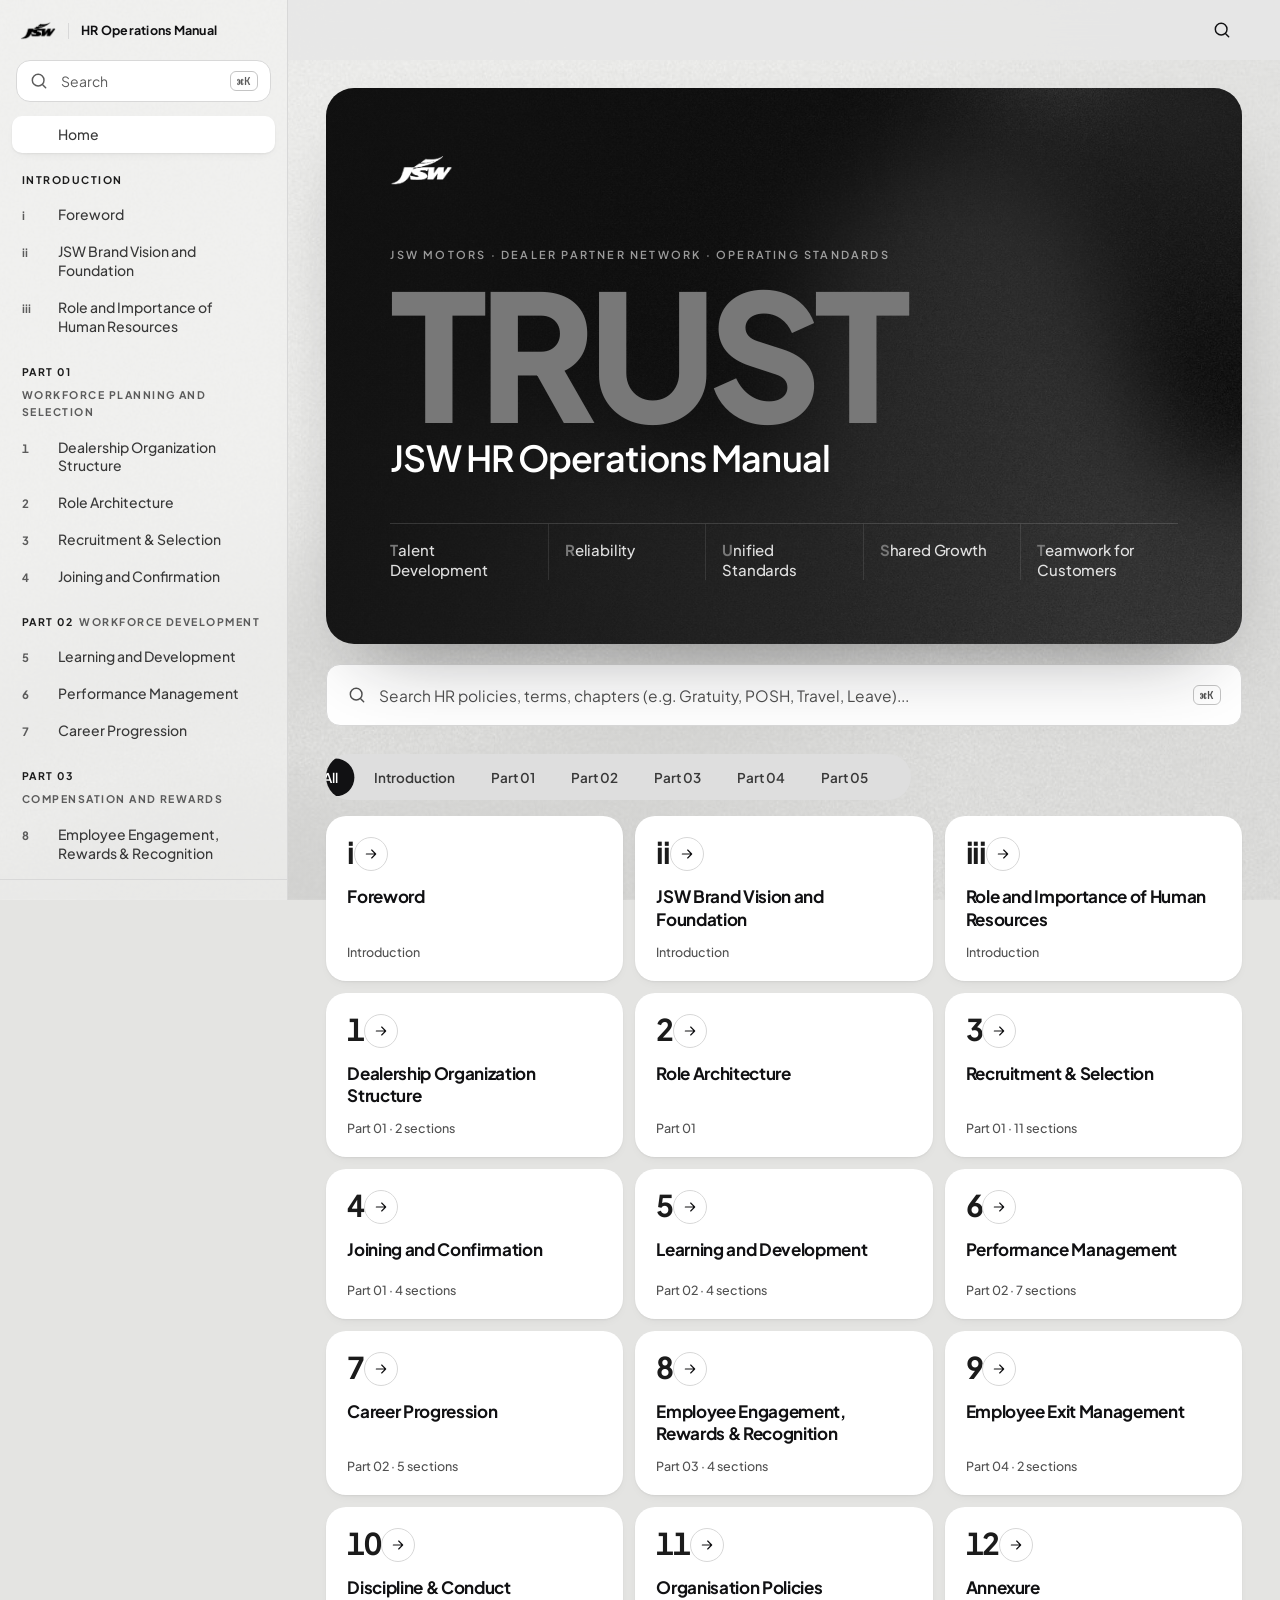
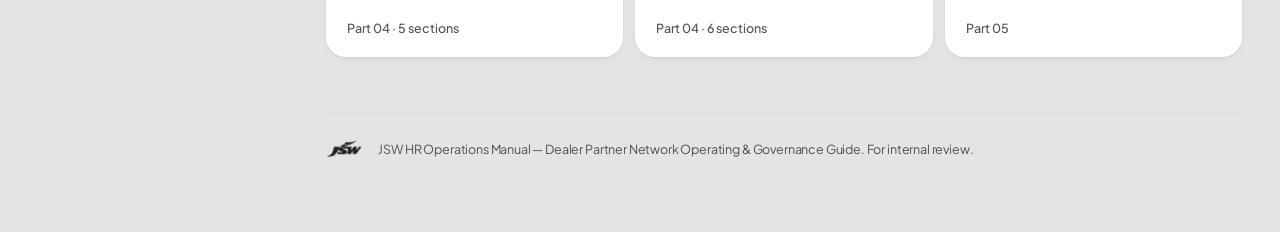
==== hr-manual-2.html @ 369173d8 "Update portal: TRUST header hierarchy, horizontal pillars, flowchart zoom, mobile nav spacing, menu " ====
<!DOCTYPE html>
<html lang="en">
<head>
<meta charset="utf-8">
<meta name="viewport" content="width=device-width, initial-scale=1, viewport-fit=cover">
<meta name="theme-color" content="#FAFAF9">
<title>JSW HR Operations Manual</title>
<link rel="icon" type="image/png" href="[data-uri]">
<style id="jsw-content-css">
@import url('https://fonts.googleapis.com/css2?family=JetBrains+Mono:wght@400;500;600;700&family=Manrope:wght@400;500;600;700;800&family=Plus+Jakarta+Sans:ital,wght@0,300;0,400;0,500;0,600;0,700;0,800;1,400&display=swap');
.jsw-interactive-card{background: #FFFFFF;
  border: 1px solid rgba(21, 21, 21, 0.08);
  border-radius: 20px;
  box-shadow: 0 16px 40px -12px rgba(21, 21, 21, 0.06), 0 2px 6px rgba(21, 21, 21, 0.02);
  width: 100%;
  max-width: 820px;
  margin: 28px auto 36px auto;
  padding: 8px; /* Outer chassis frame */
  box-sizing: border-box;
  position: relative;
  transition: transform 0.25s cubic-bezier(0.16, 1, 0.3, 1), box-shadow 0.25s cubic-bezier(0.16, 1, 0.3, 1), border-color 0.25s ease;}
.jsw-interactive-card:hover{transform: translateY(-2px);
  box-shadow: 0 24px 50px -12px rgba(21, 21, 21, 0.1), 0 4px 12px rgba(21, 21, 21, 0.04);
  border-color: rgba(21, 21, 21, 0.16);}
.jsw-card-header{display: flex;
  justify-content: space-between;
  align-items: center;
  padding: 16px 20px 14px 20px;
  border-bottom: 1px solid rgba(21, 21, 21, 0.06);
  margin-bottom: 16px;}
.jsw-card-title{font-family: var(--font-display);
  font-weight: 800;
  font-size: 20px;
  color: #111113;
  letter-spacing: -0.03em;
  line-height: 1.25;
  display: flex;
  align-items: center;
  gap: 10px;}
.jsw-card-title::before{content: '';
  display: inline-block;
  width: 7px;
  height: 7px;
  border-radius: 50%;
  background: var(--gold, #1B1B1B);
  box-shadow: 0 0 10px rgba(54, 54, 54, 0.5);}
.jsw-diagram-scaler{width: 100%;
  position: relative;
  overflow: hidden;
  margin: 0 auto;
  background: #F7F7F7;
  border: 1px solid rgba(21, 21, 21, 0.04);
  border-radius: 12px;
  box-shadow: inset 0 1px 2px rgba(21, 21, 21, 0.03);}
.jsw-diagram-canvas [style*="background:linear-gradient(145deg,#fdfdfd"], .jsw-diagram-canvas [style*="background:linear-gradient(145deg, #fdfdfd"], .jsw-diagram-canvas [style*="background:linear-gradient(145deg,#fdfdfd 0%"], .jsw-diagram-canvas [style*="background: linear-gradient(145deg,#fdfdfd"], .jsw-diagram-canvas [style*="background:linear-gradient(145deg,#ffffff"], .jsw-diagram-canvas [style*="background:linear-gradient(145deg, #ffffff"]{background: #FFFFFF !important;
  border: 1px solid rgba(21, 21, 21, 0.09) !important;
  box-shadow: 0 10px 24px -6px rgba(21, 21, 21, 0.07), 0 1px 3px rgba(0, 0, 0, 0.03), inset 0 1px 0 rgba(255, 255, 255, 0.9) !important;
  transition: transform 0.25s cubic-bezier(0.16, 1, 0.3, 1), box-shadow 0.25s ease, border-color 0.25s ease !important;}
.jsw-diagram-canvas [style*="background:linear-gradient(145deg,#fdfdfd"]:hover, .jsw-diagram-canvas [style*="background:linear-gradient(145deg, #fdfdfd"]:hover, .jsw-diagram-canvas [style*="background:linear-gradient(145deg,#fdfdfd 0%"]:hover, .jsw-diagram-canvas [style*="background: linear-gradient(145deg,#fdfdfd"]:hover, .jsw-diagram-canvas [style*="background:linear-gradient(145deg,#ffffff"]:hover, .jsw-diagram-canvas [style*="background:linear-gradient(145deg, #ffffff"]:hover{transform: translateY(-4px) scale(1.015) !important;
  box-shadow: 0 18px 36px -8px rgba(21, 21, 21, 0.12), 0 2px 6px rgba(0, 0, 0, 0.05) !important;
  border-color: rgba(21, 21, 21, 0.16) !important;}
.jsw-diagram-canvas [style*="background:linear-gradient(145deg,#2c2c2c"], .jsw-diagram-canvas [style*="background: linear-gradient(145deg,#2c2c2c"]{background: #111113 !important;
  border: 1px solid rgba(255, 255, 255, 0.14) !important;
  box-shadow: 0 14px 30px -8px rgba(0, 0, 0, 0.45) !important;}
.jsw-diagram-canvas [style*="background:linear-gradient(145deg,#2c2c2c"] *, .jsw-diagram-canvas [style*="background: linear-gradient(145deg,#2c2c2c"] *{color: #FFFFFF !important;}
.jsw-diagram-canvas [style*="width:44px"][style*="border-radius:50%"][style*="background:linear-gradient"], .jsw-diagram-canvas [style*="width:50px"][style*="border-radius:50%"][style*="background:linear-gradient"]{background: #151515 !important;
  border: 1px solid rgba(255, 255, 255, 0.15) !important;
  box-shadow: 0 4px 10px rgba(0, 0, 0, 0.2) !important;}
.jsw-diagram-canvas [style*="border-radius:50%"][style*="background:radial-gradient"]{background: radial-gradient(circle at 35% 30%, #2D2D2D 0%, #151515 65%, #0A0A09 100%) !important;
  border: 1px solid rgba(255, 255, 255, 0.18) !important;
  box-shadow: 0 20px 40px -12px rgba(21, 21, 21, 0.45), inset 0 1px 1px rgba(255, 255, 255, 0.25) !important;
  animation: none !important;}
.jsw-diagram-canvas [style*="border-radius:50%"][style*="background:radial-gradient"] *{color: #FFFFFF !important;}
.jsw-diagram-canvas .is-active[style*="background:linear-gradient"], .jsw-diagram-canvas .is-active[style*="border-radius:12px"]{outline: 2px solid var(--gold, #1B1B1B) !important;
  outline-offset: 2px;}
.jsw-diagram-canvas{position: absolute;
  top: 0;
  left: 50%;
  transform-origin: top center;
  box-sizing: border-box;}
.jsw-diagram-canvas *{box-sizing: border-box;}
.jsw-interactive-card.is-inline{background: transparent;
  border: 0;
  box-shadow: none;
  padding: 0;
  max-width: 900px;
  margin: 6px auto 34px auto;}
.jsw-interactive-card.is-inline:hover{transform: none;
  box-shadow: none;
  border-color: transparent;}
.jsw-interactive-card.is-inline .jsw-card-header{padding: 0 0 8px 0;
  border-bottom: 0;
  margin-bottom: 4px;}
.jsw-interactive-card.is-inline .jsw-card-title{font-size: 16.5px;
  font-weight: 700;
  letter-spacing: -0.015em;
  color: var(--grey-700, #484848);}
.jsw-interactive-card.is-inline .jsw-card-title::before{width: 5px;
  height: 5px;
  box-shadow: none;}
.jsw-interactive-card.is-inline .jsw-diagram-scaler{background: transparent;
  border: 0;
  border-radius: 0;
  box-shadow: none;}
.jsw-interactive-card.is-inline .jsw-card-body{padding: 2px 0 0 0 !important;}
.jsw-myr-grid{display: grid;
  grid-template-columns: repeat(2, 1fr);
  gap: 16px;
  width: 100%;}
@media (max-width: 680px){
.jsw-myr-grid{grid-template-columns: 1fr !important;}
}
.jsw-myr-item{background: linear-gradient(180deg, #FFFFFF 0%, #F9F9F9 100%);
  border: 1px solid rgba(21, 21, 21, 0.09);
  border-radius: 14px;
  padding: 22px 22px 24px 22px;
  box-shadow: 0 4px 16px -4px rgba(21, 21, 21, 0.04), 0 1px 2px rgba(0, 0, 0, 0.02);
  display: flex;
  flex-direction: column;
  position: relative;
  overflow: hidden;
  transition: transform 0.22s cubic-bezier(0.16, 1, 0.3, 1), box-shadow 0.22s ease, border-color 0.22s ease;}
.jsw-myr-item:hover{transform: translateY(-3px);
  box-shadow: 0 14px 28px -6px rgba(21, 21, 21, 0.08), 0 2px 6px rgba(0, 0, 0, 0.03);
  border-color: rgba(54, 54, 54, 0.45);}
.jsw-myr-item::before{content: '';
  position: absolute;
  top: 0;
  left: 0;
  right: 0;
  height: 3px;
  background: linear-gradient(90deg, #363636 0%, #717171 60%, rgba(113, 113, 113, 0.2) 100%);
  opacity: 0.85;}
.jsw-myr-header{display: flex;
  align-items: center;
  justify-content: space-between;
  margin-bottom: 16px;}
.jsw-myr-badge{display: inline-flex;
  align-items: center;
  justify-content: center;
  height: 28px;
  padding: 0 12px;
  border-radius: 8px;
  background: #111113;
  color: #FFFFFF;
  font-family: 'JetBrains Mono', monospace;
  font-weight: 700;
  font-size: 12px;
  letter-spacing: 0.04em;
  box-shadow: 0 2px 6px rgba(0, 0, 0, 0.15);}
.jsw-myr-icon-frame{width: 38px;
  height: 38px;
  border-radius: 10px;
  background: #FFFFFF;
  border: 1px solid rgba(54, 54, 54, 0.3);
  display: flex;
  align-items: center;
  justify-content: center;
  box-shadow: 0 3px 8px rgba(54, 54, 54, 0.08);
  color: #363636;}
.jsw-myr-title{font-family: var(--font-display);
  font-weight: 800;
  font-size: 18px;
  color: #111113;
  letter-spacing: -0.02em;
  line-height: 1.3;
  margin-bottom: 10px;
  min-height: 48px;
  display: flex;
  align-items: flex-end;}
.jsw-myr-desc{font-size: 14.5px;
  color: #525252;
  line-height: 1.55;
  font-weight: 500;
  margin: 0;
  background: rgba(255, 255, 255, 0.85);
  border: 1px solid rgba(21, 21, 21, 0.05);
  border-left: 3px solid #363636;
  border-radius: 0 8px 8px 0;
  padding: 12px 14px;
  flex-grow: 1;}
.jsw-diagram-canvas [style*="position:absolute"][style*="background:linear-gradient"], .jsw-diagram-canvas [style*="position: absolute"][style*="background:linear-gradient"], .jsw-diagram-canvas [style*="border-radius:12px"]{transition: transform 0.28s cubic-bezier(0.2, 0.8, 0.2, 1), box-shadow 0.28s ease, border-color 0.28s ease !important;
  cursor: pointer;}
.jsw-diagram-canvas [style*="position:absolute"][style*="background:linear-gradient"]:hover, .jsw-diagram-canvas [style*="position: absolute"][style*="background:linear-gradient"]:hover, .jsw-diagram-canvas [style*="border-radius:12px"]:hover{transform: translateY(-8px) scale(1.03) !important;
  box-shadow: 0 28px 44px -10px rgba(0,0,0,0.32), 0 4px 12px rgba(0,0,0,0.1) !important;}
.jsw-diagram-canvas .is-active[style*="background:linear-gradient"], .jsw-diagram-canvas .is-active[style*="border-radius:12px"]{outline: 3px solid #0A0A0A !important;
  outline-offset: 2px;
  transform: translateY(-4px) scale(1.02) !important;}
.jsw-diagram-canvas [style*="border-radius:50%"][style*="background:radial-gradient"]{cursor: pointer;
  transition: transform 0.3s cubic-bezier(0.2, 0.8, 0.2, 1), filter 0.3s ease;
  animation: jswSphereBreath 4s ease-in-out infinite alternate;}
.jsw-diagram-canvas [style*="border-radius:50%"][style*="background:radial-gradient"]:hover{transform: scale(1.08) !important;
  filter: brightness(1.15);}
@keyframes jswSphereBreath{
  0% { transform: scale(1); }
  100% { transform: scale(1.025); }
}
.jsw-diagram-canvas [style*="clip-path:polygon(0% 0%,75% 0%,100% 50%,75% 100%,0% 100%,18% 50%)"], .jsw-diagram-canvas [style*="clip-path:polygon(0% 0%,82% 0%,100% 50%,82% 100%,0% 100%,14% 50%)"]{cursor: pointer;
  transition: transform 0.3s cubic-bezier(0.2, 0.8, 0.2, 1), filter 0.3s ease;}
.jsw-diagram-canvas [style*="clip-path:polygon(0% 0%,75% 0%,100% 50%,75% 100%,0% 100%,18% 50%)"]:hover, .jsw-diagram-canvas [style*="clip-path:polygon(0% 0%,82% 0%,100% 50%,82% 100%,0% 100%,14% 50%)"]:hover{transform: translateX(10px) translateY(-4px) scale(1.03) !important;
  filter: brightness(1.2) drop-shadow(0 20px 25px rgba(0,0,0,0.35));}
.jsw-diagram-canvas .is-active[style*="clip-path:polygon(0% 0%,75% 0%,100% 50%,75% 100%,0% 100%,18% 50%)"], .jsw-diagram-canvas .is-active[style*="clip-path:polygon(0% 0%,82% 0%,100% 50%,82% 100%,0% 100%,14% 50%)"]{filter: brightness(1.3) drop-shadow(0 0 15px rgba(0,0,0,0.5));
  transform: translateX(12px) translateY(-6px) scale(1.04) !important;}
.jsw-diagram-canvas [style*="clip-path:polygon(25% 0%,75% 0%,100% 50%,75% 100%,25% 100%,0% 50%)"]{cursor: pointer;
  transition: transform 0.35s cubic-bezier(0.2, 0.8, 0.2, 1), filter 0.35s ease;}
.jsw-diagram-canvas [style*="clip-path:polygon(25% 0%,75% 0%,100% 50%,75% 100%,25% 100%,0% 50%)"]:hover{transform: translateY(-12px) scale(1.05) !important;
  filter: drop-shadow(0 32px 40px rgba(0,0,0,0.45)) brightness(1.1);}
.jsw-diagram-canvas .is-active[style*="clip-path:polygon(25% 0%,75% 0%,100% 50%,75% 100%,25% 100%,0% 50%)"]{transform: translateY(-8px) scale(1.03) !important;
  filter: drop-shadow(0 0 18px rgba(10,10,10,0.6)) brightness(1.15);}
.jsw-diagram-canvas [style*="clip-path:polygon(50% 0%,100% 15%,100% 62%,50% 100%,0% 62%,0% 15%)"]{cursor: pointer;
  transition: transform 0.35s cubic-bezier(0.2, 0.8, 0.2, 1), filter 0.35s ease;}
.jsw-diagram-canvas [style*="clip-path:polygon(50% 0%,100% 15%,100% 62%,50% 100%,0% 62%,0% 15%)"]:hover{transform: translateY(-12px) scale(1.05) !important;
  filter: drop-shadow(0 34px 44px rgba(0,0,0,0.4)) brightness(1.12);}
.jsw-diagram-canvas .is-active[style*="clip-path:polygon(50% 0%,100% 15%,100% 62%,50% 100%,0% 62%,0% 15%)"]{transform: translateY(-8px) scale(1.03) !important;
  filter: drop-shadow(0 0 20px rgba(112,112,112,0.5)) brightness(1.2);}
.jsw-diagram-canvas [style*="clip-path:polygon(50% 0%"], .jsw-diagram-canvas [style*="clip-path:polygon(40% 0%"], .jsw-diagram-canvas [style*="clip-path:polygon(30% 0%"], .jsw-diagram-canvas [style*="clip-path:polygon(20% 0%"], .jsw-diagram-canvas [style*="clip-path:polygon(10% 0%"]{cursor: pointer;
  transition: transform 0.28s ease, filter 0.28s ease;}
.jsw-diagram-canvas [style*="clip-path:polygon(50% 0%"]:hover, .jsw-diagram-canvas [style*="clip-path:polygon(40% 0%"]:hover, .jsw-diagram-canvas [style*="clip-path:polygon(30% 0%"]:hover, .jsw-diagram-canvas [style*="clip-path:polygon(20% 0%"]:hover, .jsw-diagram-canvas [style*="clip-path:polygon(10% 0%"]:hover{transform: translateX(12px) scale(1.02);
  filter: brightness(1.25) drop-shadow(0 10px 16px rgba(0,0,0,0.3));}
.jsw-diagram-canvas [style*="box-shadow:0 30px 50px -16px rgba(0,0,0,0.28)"], .jsw-diagram-canvas [style*="box-shadow:0 30px 50px -16px rgba(0,0,0,0.55)"]{cursor: pointer;
  transition: transform 0.35s cubic-bezier(0.2, 0.8, 0.2, 1), box-shadow 0.35s ease;}
.jsw-diagram-canvas [style*="box-shadow:0 30px 50px -16px rgba(0,0,0,0.28)"]:hover, .jsw-diagram-canvas [style*="box-shadow:0 30px 50px -16px rgba(0,0,0,0.55)"]:hover{transform: scale(1.08) translateY(-8px);
  box-shadow: 0 40px 60px -12px rgba(0,0,0,0.4) !important;}
.jsw-diagram-canvas [style*="clip-path:polygon(50% 0%,61% 35%,98% 35%,68% 57%,79% 91%,50% 70%,21% 91%,32% 57%,2% 35%,39% 35%)"]{cursor: pointer;
  transition: transform 0.4s cubic-bezier(0.2, 0.8, 0.2, 1), filter 0.4s ease;}
.jsw-diagram-canvas [style*="clip-path:polygon(50% 0%,61% 35%,98% 35%,68% 57%,79% 91%,50% 70%,21% 91%,32% 57%,2% 35%,39% 35%)"]:hover{transform: scale(1.1) rotate(15deg);
  filter: brightness(1.2) drop-shadow(0 0 20px rgba(255,255,255,0.4));}
:root{--white:#FFFFFF;
  --paper:#F6F6F5;
  --line-100:#E5E5E5;
  --line-200:#D2D2D2;
  --grey-300:#B1B1B1;
  --grey-400:#686868;
  --grey-500:#686868;
  --grey-700:#434343;
  --ink:#151515;
  --navy:#151515;
  --sidebar:#141312;
  --sidebar-line:rgba(255,255,255,0.09);
  --sidebar-text:#969696;
  --sidebar-text-dim:#595959;
  --sidebar-active:#FFFFFF;
  --card:#FFFFFF;
  --shadow: 0 1px 2px rgba(20,19,18,0.06);
  --r: 3px;
  --serif-rule: 1px solid var(--line-200);
  --gold: #1B1B1B;
  --gold-lite: #717171;
  --font-body:'Plus Jakarta Sans','Manrope',-apple-system,BlinkMacSystemFont,'Segoe UI',sans-serif;
  --font-display:'Plus Jakarta Sans','Manrope',-apple-system,BlinkMacSystemFont,sans-serif;
  --font-mono:'JetBrains Mono','SF Mono',Consolas,monospace;
  --paper:#FAFAF9;
  --ink:#111113;
  --gold: #1B1B1B;
  --gold-lite: #717171;
  --topbar-h: 46px;
  --content-max: 1200px;
  --edge: max(40px, calc((100vw - var(--content-max)) / 2));}
*, *::before, *::after{box-sizing:border-box;margin:0;padding:0}
html{scroll-behavior:smooth}
@media (prefers-reduced-motion:reduce){
html{scroll-behavior:auto}
}
body{font-family:var(--font-body);
  background:var(--paper);
  color:var(--ink);
  line-height:1.65;
  letter-spacing:-0.01em;
  -webkit-font-smoothing:antialiased;
  -moz-osx-font-smoothing:grayscale;}
a{color:inherit;text-decoration:none}
img, svg{display:block;max-width:100%}
::selection{background:var(--ink);color:var(--white)}
.eyebrow{font-size:11px;letter-spacing:2.5px;text-transform:uppercase;color:var(--grey-500);font-weight:600}
h3.sub-title{font-size:19px;font-weight:700;letter-spacing:-0.1px}
h4.item-title{font-size:15.5px;font-weight:700}
p{font-size:15.5px;color:var(--grey-700);max-width:700px}
section.chap{padding:72px var(--edge);border-bottom:1px solid var(--line-200);position:relative;scroll-margin-top:calc(var(--topbar-h) + 90px)}
.chap-head{max-width:100%;margin-bottom:28px}
.chap-num{font-size:13px;font-weight:700;color:var(--grey-500);letter-spacing:1px;margin-bottom:8px}
.chap-lede{font-size:16.5px;color:var(--grey-700);max-width:100%}
.meta-row{display:flex;flex-wrap:wrap;gap:28px;margin-top:18px;padding-top:18px;border-top:var(--serif-rule)}
.meta-item{flex:1;min-width:260px;max-width:100%}
.meta-item .eyebrow{display:block;margin-bottom:4px}
.meta-item p{font-size:13.5px;color:var(--grey-700);margin:0}
.prose{max-width:100%;display:flex;flex-direction:column;gap:16px;margin-top:8px}
.subhead{margin-top:28px}
.pull{border-left:3px solid var(--ink);padding:16px 24px;margin:12px 0;
  background:var(--paper);font-style:italic;font-size:15px;color:var(--grey-700);
  max-width:100%;border-radius:0 8px 8px 0;}
.list-clean{list-style:none;display:flex;flex-direction:column;gap:10px;max-width:100%}
.list-clean li{font-size:14.5px;color:var(--grey-700);padding-left:22px;position:relative;line-height:1.65}
.list-clean li::before{content:'●';position:absolute;left:0;top:-0.05em;font-size:8px;line-height:1.9;color:var(--gold);font-weight:700}
.list-clean.bp li{padding-left:20px}
.list-clean.bp li::before{content:'—';font-size:inherit;line-height:inherit;top:0;color:var(--grey-500)}
.signoff{margin-top:28px;line-height:1.6}
.sig-line{width: 44px; height: 1.5px; background: var(--gold, #1B1B1B); margin-bottom: 14px;}
.sig-name{font-family: var(--font-display, 'Manrope', sans-serif); font-weight: 700; font-size: 16px; color: var(--ink, #151515);}
.sig-role{font-family: var(--font-body, 'Plus Jakarta Sans', sans-serif); font-size: 14px; color: var(--grey-500, #575757); margin-top: 2px;}
.sig-org{font-family: var(--font-display, 'Manrope', sans-serif); font-weight: 700; font-size: 13px; color: var(--ink, #151515); letter-spacing: 0.04em; margin-top: 3px;}
.split-grid{display: grid;
  grid-template-columns: 1fr 1fr;
  gap: 48px;
  align-items: start;}
.split-grid.reverse > .col-media{order: -1;}
@media (max-width: 900px){
.split-grid{grid-template-columns: 1fr;
    gap: 28px;}
.split-grid.reverse > .col-media{order: 0;}
}
.col-text{display: flex; flex-direction: column; gap: 16px;}
.col-media{display: flex; flex-direction: column; gap: 16px; width: 100%;}
.img-card{position: relative;
  margin: 0;
  border: 1px solid var(--line-200);
  border-radius: var(--r);
  overflow: hidden;
  background: var(--white);
  box-shadow: var(--shadow);
  width: 100%;}
.img-card img{width: 100%;
  aspect-ratio: 16/10;
  object-fit: cover;
  display: block;}
.img-caption{padding: 12px 16px;
  font-size: 12px;
  color: var(--grey-500);
  border-top: 1px solid var(--line-100);
  background: var(--paper);
  font-style: italic;
  line-height: 1.45;}
.table-wrap{margin-top:20px;overflow-x:auto;border:1px solid var(--line-200);border-radius:10px;box-shadow:0 2px 8px rgba(0,0,0,0.02)}
table{width:100%;border-collapse:collapse;min-width:520px}
thead th{background:var(--ink);color:var(--white);text-align:left;padding:12px 16px;
  font-size:10.5px;letter-spacing:1.5px;text-transform:uppercase;font-weight:600;white-space:nowrap;}
tbody td{padding:12px 16px;font-size:13.5px;color:var(--grey-700);border-bottom:1px solid var(--line-100);vertical-align:top}
tbody tr:last-child td{border-bottom:none}
tbody tr:nth-child(even){background:var(--paper)}
tbody td:first-child{color:var(--ink);font-weight:600}
td.dash{color:var(--grey-300);text-align:center}
.two-col{display:grid;grid-template-columns:1fr 1fr;gap:20px;margin-top:20px}
@media (max-width:820px){
.two-col{grid-template-columns:1fr}
}
.eval-card{border:1px solid var(--line-200);border-radius:10px;padding:20px 22px;background:var(--white);box-shadow:0 2px 8px rgba(0,0,0,0.02)}
.eval-card.good{border-top:3px solid var(--ink)}
.eval-title{font-size:11px;letter-spacing:1.5px;text-transform:uppercase;font-weight:700;margin-bottom:12px;color:var(--ink)}
.eval-card ul{list-style:none;display:flex;flex-direction:column;gap:8px}
.eval-card li{font-size:13px;color:var(--grey-700);padding-left:18px;position:relative;line-height:1.55}
.eval-card.good li::before{content:'✓';position:absolute;left:0;font-weight:700;color:var(--ink)}
.competency-block{margin-top:32px;padding-top:26px;border-top:var(--serif-rule)}
.competency-block:first-of-type{border-top:none;padding-top:0}
.comp-index{font-size:12px;color:var(--grey-500);letter-spacing:1px;margin-bottom:6px;font-weight:700}
.reveal{opacity:1}
.role-directory{margin-top:28px;display:grid;grid-template-columns:300px 1fr;
  border:1px solid var(--line-200);border-radius:12px;overflow:hidden;
  background:var(--white);box-shadow:0 4px 20px rgba(0,0,0,0.03);
  height:min(78vh,760px);}
.rd-list{overflow-y:auto;background:var(--paper);border-right:1px solid var(--line-200);
  padding:10px;}
.rd-cat-label{font-size:10.5px;letter-spacing:1.8px;text-transform:uppercase;font-weight:700;
  color:var(--grey-500);padding:14px 10px 8px;}
.rd-cat-label:first-child{padding-top:6px}
.rd-role-btn{display:flex;align-items:center;gap:10px;width:100%;text-align:left;
  padding:7px 10px;border-radius:8px;border:1px solid transparent;background:transparent;
  cursor:pointer;font-family:inherit;color:var(--ink);}
.rd-role-btn:hover{background:var(--white);border-color:var(--line-200)}
.rd-role-btn.active{background:var(--ink);border-color:var(--ink)}
.rd-avatar-sm{width:34px;height:34px;border-radius:50%;object-fit:cover;object-position:top center;
  flex-shrink:0;border:1.5px solid var(--line-200);background:var(--paper);}
.rd-role-btn.active .rd-avatar-sm{border-color:var(--gold)}
.rd-role-text{display:flex;flex-direction:column;gap:2px;min-width:0}
.rd-role-name{font-size:13px;font-weight:700;line-height:1.35}
.rd-role-dept{font-size:11px;color:var(--grey-500)}
.rd-role-btn.active .rd-role-name{color:var(--white)}
.rd-role-btn.active .rd-role-dept{color:var(--grey-300)}
.rd-detail{overflow-y:auto;padding:30px 34px}
.rd-detail-header{display:flex;align-items:center;gap:18px;margin-bottom:14px}
.rd-avatar-lg{width:76px;height:76px;border-radius:50%;object-fit:cover;object-position:top center;
  flex-shrink:0;border:2px solid var(--gold);box-shadow:0 4px 14px rgba(0,0,0,0.08);}
.rd-detail-badge{display:inline-block;font-size:10.5px;letter-spacing:1.8px;text-transform:uppercase;font-weight:700;
  color:var(--gold);border:1px solid var(--gold);border-radius:20px;padding:4px 12px;margin-bottom:10px;}
.rd-detail-title{font-size:clamp(20px,2.4vw,26px);font-weight:700;letter-spacing:-0.2px;margin-bottom:0}
.rd-meta-row{display:flex;flex-wrap:wrap;gap:20px 28px;padding:16px 0;border-top:1px solid var(--line-100);border-bottom:1px solid var(--line-100);margin-bottom:18px}
.rd-meta-item{min-width:160px;flex:1}
.rd-meta-item span{display:block;font-size:10.5px;letter-spacing:1.2px;text-transform:uppercase;color:var(--grey-500);font-weight:600;margin-bottom:4px}
.rd-meta-item b{font-size:13.5px;font-weight:700;color:var(--ink);line-height:1.4}
.rd-overview{font-size:14.5px;color:var(--grey-700);line-height:1.65;margin-bottom:22px}
.rd-sub{font-size:14px;font-weight:700;letter-spacing:-0.1px;margin:22px 0 10px;color:var(--ink)}
.rd-sub:first-of-type{margin-top:0}
.rd-kpi-group{margin-bottom:14px}
.rd-kpi-title{font-size:12px;font-weight:700;color:var(--grey-500);margin-bottom:6px}
.chip-row{display:flex;flex-wrap:wrap;gap:8px}
.chip{font-size:12px;color:var(--grey-700);background:var(--paper);border:1px solid var(--line-200);
  border-radius:20px;padding:5px 13px;}
@media (max-width:820px){
.role-directory{grid-template-columns:1fr;height:auto}
.rd-list{max-height:280px;border-right:none;border-bottom:1px solid var(--line-200)}
.rd-detail{max-height:70vh}
}
.zigzag{display:flex;flex-direction:column;position:relative;margin:18px 0 22px;padding:6px 0}
.zigzag::before{content:'';position:absolute;left:50%;top:6px;bottom:6px;width:1px;background:var(--line-200);transform:translateX(-50%);z-index:0}
.zigzag-item{display:flex;width:50%;position:relative;z-index:1;margin-bottom:14px}
.zigzag-item:last-child{margin-bottom:0}
.zigzag-item:nth-child(odd){justify-content:flex-end;padding-right:26px}
.zigzag-item:nth-child(even){margin-left:50%;padding-left:26px}
.zigzag-pill{display:flex;align-items:center;gap:12px;background:var(--white);color:var(--ink);
  border:1px solid var(--line-200);border-radius:10px;padding:12px 18px;font-size:13.5px;font-weight:600;
  max-width:360px;box-shadow:0 3px 12px rgba(0,0,0,0.04);position:relative;line-height:1.4;}
.zigzag-item:nth-child(odd) .zigzag-pill::after{content:'';position:absolute;top:50%;right:-26px;width:26px;height:1px;background:var(--line-200);transform:translateY(-50%);}
.zigzag-item:nth-child(even) .zigzag-pill::after{content:'';position:absolute;top:50%;left:-26px;width:26px;height:1px;background:var(--line-200);transform:translateY(-50%);}
.zz-num{flex-shrink:0;width:26px;height:26px;border-radius:50%;background:var(--ink);color:var(--white);
  font-size:11px;font-weight:700;display:flex;align-items:center;justify-content:center;}
@media (max-width:640px){
.zigzag::before{left:13px}
.zigzag-item, .zigzag-item:nth-child(even){width:100%;margin-left:0;justify-content:flex-start;padding-left:34px;padding-right:0}
.zigzag-item:nth-child(odd) .zigzag-pill::after, .zigzag-item:nth-child(even) .zigzag-pill::after{display:none}
.zigzag-pill{max-width:100%}
}
.orgchart-tabs{display:flex;flex-wrap:wrap;gap:8px;margin:18px 0 4px}
.orgchart-toolbar{display:flex;align-items:flex-end;justify-content:space-between;gap:14px;flex-wrap:wrap}
.orgchart-toolbar .orgchart-tabs{flex:1 1 auto;min-width:0}
.orgchart-fs-btn{display:inline-flex;align-items:center;gap:7px;flex-shrink:0;margin-bottom:4px;
  padding:8px 14px;border-radius:20px;border:1px solid var(--line-200);background:var(--white);
  font-family:inherit;font-size:12.5px;font-weight:700;color:var(--grey-700);cursor:pointer;
  transition:border-color .15s,color .15s,background .15s;}
.orgchart-fs-btn:hover{border-color:var(--ink);color:var(--ink)}
.orgchart-fs-btn svg{width:13px;height:13px;flex-shrink:0}
.orgchart-stage.is-fullscreen{position:fixed;inset:0;z-index:9500;margin:0;background:var(--white);
  display:flex;flex-direction:column;padding:16px 20px 18px;overflow:hidden;}
.orgchart-stage.is-fullscreen .orgchart-tabs{margin-top:0}
.orgchart-stage.is-fullscreen .orgchart-fs-btn{border-color:var(--ink);color:var(--ink)}
.orgchart-stage.is-fullscreen .orgchart-card{flex:1 1 auto;min-height:0;margin-top:10px;display:flex;flex-direction:column;}
.orgchart-stage.is-fullscreen .orgchart-wrap{flex:1 1 auto;min-height:0;overflow:auto}
body.orgchart-fs-lock{overflow:hidden}
.orgchart-tab{padding:8px 16px;border-radius:20px;border:1px solid var(--line-200);background:var(--white);
  font-family:inherit;font-size:12.5px;font-weight:700;cursor:pointer;color:var(--grey-700);transition:all .15s;}
.orgchart-tab:hover{border-color:var(--ink)}
.orgchart-tab.active{background:var(--ink);color:var(--white);border-color:var(--ink)}
.orgchart-card{margin-top:14px;background:var(--white);border:1px solid var(--line-200);border-radius:12px;
  box-shadow:0 4px 20px rgba(0,0,0,0.03);overflow:hidden;}
.orgchart-wrap{overflow-x:auto;padding:16px 22px 26px;position:relative}
.orgchart-svg{position:absolute;top:0;left:0;pointer-events:none;overflow:visible}
.orgchart-legend{display:flex;flex-wrap:wrap;gap:16px;padding:14px 22px;border-top:1px solid var(--line-100);background:var(--paper);}
.legend-chip{display:flex;align-items:center;gap:7px;font-size:11.5px;color:var(--grey-700);font-weight:600}
.legend-swatch{width:12px;height:12px;border-radius:3px;flex-shrink:0}
.legend-swatch.norm-dp{background:var(--ink)}
.legend-swatch.norm-outlet{background:var(--grey-300)}
.legend-swatch.norm-volume{background:var(--gold)}
.legend-swatch.norm-shared{background:repeating-linear-gradient(45deg,var(--white),var(--white) 2px,var(--gold) 2px,var(--gold) 4px)}
.legend-line{width:18px;height:0;border-top:1.5px solid var(--grey-500);flex-shrink:0}
.legend-line.dashed{border-top:1.5px dashed var(--gold)}
.tree, .tree ul{list-style:none;margin:0;padding:0;display:table;table-layout:fixed}
.tree{padding-top:0;min-width:max-content;flex-shrink:0}
.tree ul{padding-top:24px;position:relative}
.tree li{display:table-cell;text-align:center;vertical-align:top;position:relative;
  padding:22px 6px 0;}
.tree li::before, .tree li::after{content:'';position:absolute;top:0;right:50%;border-top:1.5px solid var(--line-200);width:50%;height:24px;}
.tree li::after{right:auto;left:50%;border-left:1.5px solid var(--line-200)}
.tree li:only-child::after, .tree li:only-child::before{display:none}
.tree li:only-child{padding-top:0}
.tree li:first-child::before, .tree li:last-child::after{border:0 none}
.tree li:last-child::before{border-right:1.5px solid var(--line-200);border-radius:0 6px 0 0}
.tree li:first-child::after{border-radius:6px 0 0 0}
.tree > li{padding-top:0}
.tree > li::before, .tree > li::after{display:none}
.tree ul::before{content:'';position:absolute;top:0;left:50%;border-left:1.5px solid var(--line-200);width:0;height:24px;
  transform:translateX(-50%);}
.tree .node{display:inline-block;border:1px solid var(--line-200);border-left:3px solid var(--grey-300);
  background:var(--white);border-radius:8px;padding:8px 12px;font-size:11px;font-weight:700;
  color:var(--ink);line-height:1.3;box-shadow:0 2px 6px rgba(0,0,0,0.03);
  width:106px;word-break:normal;}
.tree .node.norm-dp{border-left-color:var(--ink)}
.tree .node.norm-outlet{border-left-color:var(--grey-300)}
.tree .node.norm-volume{border-left-color:var(--gold)}
.tree .node.norm-shared{border-left-color:var(--gold);
  background:repeating-linear-gradient(45deg,var(--white),var(--white) 5px,var(--paper) 5px,var(--paper) 10px);}
.tree .node.root{background:var(--ink);border-color:var(--ink);color:var(--white);font-size:12.5px}
.yes-cell{font-weight:700;color:var(--ink)}
.modal-backdrop{position: fixed; inset: 0; z-index: 500;
  background: rgba(15, 14, 13, 0.75); backdrop-filter: blur(8px);
  display: flex; align-items: center; justify-content: center; padding: 20px;
  opacity: 0; visibility: hidden; transition: opacity 0.2s ease, visibility 0.2s ease;}
.modal-backdrop.show{opacity: 1; visibility: visible;}
.modal-box{background: var(--white); border: 1px solid var(--line-200); border-radius: 12px;
  width: 100%; max-width: 680px; max-height: 85vh; overflow-y: auto;
  box-shadow: 0 24px 48px rgba(0,0,0,0.3); transform: translateY(12px) scale(0.98);
  transition: transform 0.2s ease; display: flex; flex-direction: column;}
.modal-backdrop.show .modal-box{transform: translateY(0) scale(1);}
.modal-header{padding: 16px 20px; border-bottom: 1px solid var(--line-200); background: var(--sidebar);
  color: var(--white); display: flex; align-items: center; justify-content: space-between;}
.modal-title{font-family: var(--font-display); font-size: 15px; font-weight: 700; display: flex; align-items: center; gap: 8px; letter-spacing: 0.5px;}
.modal-close{background: transparent; border: none; color: var(--sidebar-text); cursor: pointer;
  font-size: 20px; line-height: 1; padding: 4px 8px; border-radius: 4px; transition: color 0.15s;}
.modal-close:hover{color: var(--white); background: rgba(255,255,255,0.1);}
.modal-body{padding: 20px;}
@media print{
.modal-backdrop{display: none !important;}
body{background: #fff !important; color: #000 !important; font-size: 11pt !important;}
section.chap{page-break-inside: avoid; border-bottom: 1px solid #ddd !important; padding: 24px 0 !important;}
}
.flow-band{display:flex;flex-wrap:wrap;gap:14px;margin:18px 0 8px;align-items:stretch}
.flow-col{flex:1;min-width:190px;display:flex;flex-direction:column;border:1px solid var(--line-200);border-radius:10px;overflow:hidden;background:var(--white);box-shadow:0 2px 8px rgba(0,0,0,0.03)}
.fb-head{background:var(--ink);color:var(--white);font-size:11.5px;font-weight:700;letter-spacing:.4px;padding:10px 14px;text-align:center}
.fb-head.accent{background:var(--gold)}
.flow-col .fb-body{padding:12px 14px;font-size:12.5px;color:var(--grey-700);line-height:1.5;display:flex;flex-direction:column;gap:6px}
.flow-col .fb-body ul{list-style:none;display:flex;flex-direction:column;gap:5px}
.flow-col .fb-body li{padding-left:14px;position:relative}
.flow-col .fb-body li::before{content:'–';position:absolute;left:0;color:var(--grey-500)}
.flow-arrow{align-self:center;display:flex;align-items:center;color:var(--grey-500);font-size:18px;flex:0 0 auto;padding:0 2px}
@media (max-width:820px){
.flow-arrow{transform:rotate(90deg)}
}
.flow-note{font-size:12.5px;color:var(--grey-600);font-style:italic;margin-top:8px}
.calendar-hub{margin:22px 0 10px;border:1px solid var(--line-100);background:var(--white);border-radius:6px;overflow:hidden}
.ch-toolbar{display:flex;align-items:center;justify-content:space-between;gap:16px;flex-wrap:wrap;padding:16px 18px;border-bottom:1px solid var(--line-100);background:var(--paper)}
.ch-view-toggle{display:flex;gap:4px;background:var(--white);border:1px solid var(--line-200);border-radius:5px;padding:3px}
.ch-view-btn{font-family:var(--font-mono);font-size:10.5px;letter-spacing:1px;text-transform:uppercase;color:var(--grey-700);background:transparent;border:none;border-radius:4px;padding:7px 14px;cursor:pointer;transition:background .2s var(--ease-smooth),color .2s var(--ease-smooth)}
.ch-view-btn.active{background:var(--ink);color:var(--white)}
.ch-view-btn:not(.active):hover{background:var(--line-100)}
.ch-filter-bar{display:flex;gap:6px;flex-wrap:wrap}
.ch-chip{font-family:var(--font-mono);font-size:10px;letter-spacing:.5px;text-transform:uppercase;color:var(--grey-700);background:var(--white);border:1px solid var(--line-200);border-radius:20px;padding:6px 12px;cursor:pointer;transition:border-color .2s var(--ease-smooth),color .2s var(--ease-smooth),background .2s var(--ease-smooth)}
.ch-chip:hover{border-color:var(--gold)}
.ch-chip.active{background:var(--ink);border-color:var(--ink);color:var(--white)}
.ch-timeline{display:grid;grid-template-columns:repeat(12,1fr);gap:2px;padding:14px 18px;border-bottom:1px solid var(--line-100)}
.ch-tl-seg{display:flex;flex-direction:column;align-items:center;gap:6px;cursor:pointer;border:none;background:transparent;padding:0}
.ch-tl-bar{width:100%;height:34px;display:flex;align-items:flex-end;background:var(--paper);border:1px solid var(--line-100);border-radius:3px;overflow:hidden;transition:border-color .2s var(--ease-smooth)}
.ch-tl-fill{width:100%;background:var(--gold-lite);transition:height .3s var(--ease-spring),background .2s var(--ease-smooth)}
.ch-tl-seg:hover .ch-tl-bar, .ch-tl-seg.active .ch-tl-bar{border-color:var(--gold)}
.ch-tl-seg.active .ch-tl-fill{background:var(--gold)}
.ch-tl-label{font-family:var(--font-mono);font-size:9px;letter-spacing:1px;color:var(--grey-400);text-transform:uppercase}
.ch-tl-seg.active .ch-tl-label{color:var(--ink);font-weight:700}
.ch-view{padding:18px}
.ch-annual-grid{display:grid;grid-template-columns:repeat(4,1fr);gap:1px;background:var(--line-100);border:1px solid var(--line-100)}
.ch-month-card{background:var(--white);padding:14px 14px 16px;min-height:150px;cursor:pointer;transition:transform .2s var(--ease-spring),box-shadow .2s var(--ease-spring)}
.ch-month-card:hover{transform:translateY(-2px);box-shadow:0 8px 20px rgba(20,19,18,.08);position:relative;z-index:2}
.ch-month-card h5{font-size:14px;font-weight:700;color:var(--ink);display:flex;align-items:center;gap:8px;padding-bottom:6px;border-bottom:2px solid var(--gold)}
.ch-month-card .ch-mc-num{font-family:var(--font-mono);font-size:10px;color:var(--grey-300)}
.ch-month-card .ch-mc-theme{display:block;margin:8px 0 4px;font-size:11px;font-weight:700;color:var(--gold);text-transform:uppercase;letter-spacing:.5px}
.ch-month-card p{font-size:12px;color:var(--grey-700);margin:0 0 10px}
.ch-mc-dots{display:flex;gap:5px;flex-wrap:wrap}
.ch-dot{width:7px;height:7px;border-radius:50%}
.ch-month-card.is-current-month h5{color:var(--gold)}
.ch-month-card.is-current-month{box-shadow:inset 0 0 0 2px var(--gold)}
@media (max-width:900px){
.ch-annual-grid{grid-template-columns:repeat(2,1fr)}
}
@media (max-width:540px){
.ch-annual-grid{grid-template-columns:1fr}
}
.ch-month-nav{display:flex;align-items:center;gap:14px;margin-bottom:14px}
.ch-nav-btn{width:30px;height:30px;border:1px solid var(--line-200);background:var(--white);border-radius:4px;font-size:16px;color:var(--ink);cursor:pointer;transition:border-color .2s var(--ease-smooth),background .2s var(--ease-smooth)}
.ch-nav-btn:hover{border-color:var(--gold);background:var(--paper)}
.ch-month-picker-wrap{position:relative}
.ch-month-label{font-family:var(--font-display);font-size:16px;font-weight:700;color:var(--ink);background:transparent;border:none;cursor:pointer;padding:4px 6px;border-radius:4px}
.ch-month-label:hover{background:var(--paper)}
.ch-month-picker{position:absolute;top:calc(100% + 6px);left:0;z-index:20;background:var(--white);border:1px solid var(--line-200);border-radius:6px;box-shadow:0 10px 26px rgba(20,19,18,.14);display:grid;grid-template-columns:repeat(3,1fr);gap:2px;padding:8px;width:220px;opacity:0;visibility:hidden;transform:translateY(-6px);transition:opacity .2s var(--ease-smooth),transform .2s var(--ease-smooth),visibility 0s linear .2s}
.ch-month-picker.open{opacity:1;visibility:visible;transform:translateY(0);transition:opacity .2s var(--ease-smooth),transform .2s var(--ease-smooth)}
.ch-mp-item{font-family:var(--font-mono);font-size:10.5px;text-align:center;padding:8px 4px;border-radius:4px;cursor:pointer;color:var(--grey-700)}
.ch-mp-item:hover{background:var(--paper);color:var(--ink)}
.ch-mp-item.active{background:var(--ink);color:var(--white)}
.ch-month-counter{margin-left:auto;font-family:var(--font-mono);font-size:10.5px;color:var(--grey-400);letter-spacing:.5px}
.ch-weekday-row{display:grid;grid-template-columns:repeat(7,1fr);gap:1px;margin-bottom:1px}
.ch-weekday-row span{font-family:var(--font-mono);font-size:10px;letter-spacing:1.5px;text-transform:uppercase;color:var(--ink);text-align:center;padding:8px 0;background:var(--paper)}
.ch-month-grid{display:grid;grid-template-columns:repeat(7,1fr);gap:1px;background:var(--line-100);border:1px solid var(--line-100);animation:chFade .2s var(--ease-smooth)}
@keyframes chFade{from{opacity:0}to{opacity:1}}
.ch-day-cell{background:var(--white);min-height:104px;padding:8px;display:flex;flex-direction:column;gap:4px;cursor:pointer;transition:transform .18s var(--ease-spring),box-shadow .18s var(--ease-spring),border-color .18s var(--ease-smooth);position:relative;border:1px solid transparent}
.ch-day-cell:hover{transform:translateY(-2px);box-shadow:0 8px 18px rgba(20,19,18,.1);border-color:var(--gold);z-index:2}
.ch-day-cell.outside{background:var(--paper)}
.ch-day-cell.outside .ch-day-num{color:var(--grey-300)}
.ch-day-cell.weekend .ch-day-num{color:var(--grey-400)}
.ch-day-num{align-self:flex-end;font-family:var(--font-mono);font-size:12px;color:var(--grey-700);font-weight:700}
.ch-day-cell.is-today .ch-day-num{display:inline-flex;align-items:center;justify-content:center;width:22px;height:22px;border-radius:50%;border:2px solid var(--gold);color:var(--ink)}
.ch-pills{display:flex;flex-direction:column;gap:3px;overflow:hidden}
.ch-pill{font-size:9.5px;line-height:1.3;padding:3px 6px;border-radius:3px;font-weight:600;letter-spacing:.2px;white-space:nowrap;overflow:hidden;text-overflow:ellipsis;transition:opacity .2s var(--ease-smooth),box-shadow .15s var(--ease-smooth);position:relative}
.ch-pill:hover{box-shadow:inset 0 0 0 1px var(--gold)}
.ch-pill.dim{opacity:.22}
.ch-pill.cat-appraisal{background:var(--ink);color:var(--white)}
.ch-pill.cat-appraisal::before{content:'';display:inline-block;width:5px;height:5px;border-radius:50%;background:var(--gold-lite);margin-right:5px}
.ch-pill.cat-training{background:rgba(113,113,113,.22);color:var(--ink)}
.ch-pill.cat-incentive{background:var(--white);color:var(--ink);border:1px solid var(--line-200);border-left:3px solid var(--gold)}
.ch-pill.cat-townhall{background:var(--paper);color:var(--ink);border:1px solid var(--line-200)}
.ch-pill.cat-recruitment{background:var(--white);color:var(--ink);border:1px solid var(--line-200);border-left:3px solid var(--ink)}
.ch-popover{position:fixed;z-index:400;background:var(--sidebar);color:var(--white);border-radius:6px;padding:12px 14px;max-width:240px;box-shadow:0 14px 30px rgba(0,0,0,.35);opacity:0;visibility:hidden;transform:translateY(4px);transition:opacity .15s var(--ease-smooth),transform .15s var(--ease-smooth),visibility 0s linear .15s;pointer-events:none}
.ch-popover.show{opacity:1;visibility:visible;transform:translateY(0);transition:opacity .15s var(--ease-smooth),transform .15s var(--ease-smooth)}
.ce-row{display:flex;flex-direction:column;gap:3px;padding:10px 0;border-bottom:1px solid var(--line-100)}
.ce-row:last-child{border-bottom:none}
.ce-label{font-family:var(--font-mono);font-size:9.5px;text-transform:uppercase;letter-spacing:1px;color:var(--grey-400)}
.ce-val{font-size:13px;color:var(--ink)}
.ce-link{display:inline-block;margin-top:6px;font-family:var(--font-mono);font-size:11px;color:var(--gold);border-bottom:1px solid var(--gold)}
@media (max-width:900px){
.ch-toolbar{flex-direction:column;align-items:stretch}
.ch-timeline{grid-template-columns:repeat(6,1fr)}
.ch-month-grid{grid-template-columns:1fr}
.ch-weekday-row{display:none}
.ch-day-cell{min-height:0;flex-direction:row;align-items:center;gap:10px}
.ch-day-cell.outside, .ch-day-cell:not(.has-events){display:none}
.ch-day-num{align-self:auto;order:2;min-width:34px}
.ch-pills{flex:1;order:1}
}
.ch-print-grid{display:none}
@media print{
.ch-toolbar, .ch-timeline, .ch-view--monthly{display:none !important}
.ch-view--annual{display:none !important}
.ch-print-grid{display:grid !important;grid-template-columns:repeat(4,1fr);border:1px solid #000}
.ch-print-cell{border:1px solid #000;padding:8px;min-height:110px}
.ch-print-cell h6{font-size:11pt;margin-bottom:4px}
.ch-print-cell div{font-size:8pt;margin-bottom:2px}
}
.rf-flow{display: flex;
  flex-direction: column;
  gap: 20px;
  margin: 24px 0;}
.rf-phase{background: #ffffff;
  border: 1px solid #D2D2D2;
  border-radius: 12px;
  overflow: hidden;
  box-shadow: 0 4px 14px rgba(0,0,0,0.03);}
.rf-phase-header{background: #151515;
  color: #ffffff;
  padding: 10px 18px;
  display: flex;
  align-items: center;
  justify-content: space-between;}
.rf-phase-title{font-size: 11.5px;
  font-weight: 700;
  letter-spacing: 0.8px;
  text-transform: uppercase;
  color: #ffffff;
  display: flex;
  align-items: center;
  gap: 10px;}
.rf-phase-badge{background: #1B1B1B;
  color: #151515;
  padding: 2px 8px;
  border-radius: 12px;
  font-size: 10px;
  font-weight: 800;}
.rf-steps-grid{display: grid;
  grid-template-columns: repeat(auto-fit, minmax(240px, 1fr));
  gap: 14px;
  padding: 16px 18px;
  background: #F6F6F5;}
.rf-step-card{background: #ffffff;
  border: 1px solid #D2D2D2;
  border-radius: 8px;
  padding: 14px;
  display: flex;
  flex-direction: column;
  gap: 8px;
  box-shadow: 0 2px 6px rgba(0,0,0,0.02);
  transition: transform 0.15s, border-color 0.15s;}
.rf-step-card:hover{border-color: #1B1B1B;
  transform: translateY(-2px);}
.rf-step-top{display: flex;
  align-items: center;
  justify-content: space-between;}
.rf-step-num{font-family: var(--font-mono);
  font-size: 11px;
  font-weight: 800;
  color: #1B1B1B;
  background: #EFEFEF;
  padding: 2px 7px;
  border-radius: 4px;}
.rf-step-role{font-size: 10.5px;
  font-weight: 700;
  color: #434343;
  background: #F6F6F5;
  padding: 2px 8px;
  border-radius: 12px;
  border: 1px solid #D2D2D2;}
.rf-step-text{font-size: 13px;
  font-weight: 500;
  color: #434343;
  line-height: 1.4;}
.lj-track-container{display: flex;
  flex-direction: column;
  gap: 22px;
  margin: 18px 0;}
.lj-card{background: #ffffff;
  border: 1px solid #D2D2D2;
  border-radius: 12px;
  padding: 20px 22px;
  box-shadow: 0 3px 12px rgba(0,0,0,0.03);}
.lj-header{border-bottom: 1px solid #F6F6F5;
  padding-bottom: 10px;
  margin-bottom: 16px;}
.lj-title{font-size: 15px;
  font-weight: 700;
  color: #151515;
  margin: 0 0 4px;}
.lj-subtitle{font-size: 12px;
  color: #686868;
  margin: 0;}
.lj-steps-wrap{display: flex;
  align-items: stretch;
  gap: 0;
  overflow-x: auto;
  padding: 8px 0 12px;}
.lj-step{flex: 1 1 0;
  min-width: 170px;
  background: #ffffff;
  border: 1px solid #D2D2D2;
  border-radius: 8px;
  display: flex;
  flex-direction: column;
  overflow: hidden;
  box-shadow: 0 2px 6px rgba(0,0,0,0.02);}
.lj-step-badge{background: #151515;
  color: #ffffff;
  font-size: 11px;
  font-weight: 700;
  letter-spacing: 0.5px;
  text-transform: uppercase;
  padding: 8px 12px;
  text-align: center;}
.lj-step-body{padding: 14px 12px;
  font-size: 12px;
  line-height: 1.5;
  color: #434343;
  flex: 1;
  display: flex;
  align-items: center;
  justify-content: center;
  text-align: center;
  background: #ffffff;}
.lj-connector{flex: 0 0 100px;
  display: flex;
  flex-direction: column;
  align-items: center;
  justify-content: center;
  padding: 0 4px;
  position: relative;}
.lj-connector-line{position: absolute;
  top: 50%;
  left: 0;
  right: 0;
  height: 2px;
  background: #D2D2D2;
  z-index: 1;}
.lj-connector-arrow{position: absolute;
  right: -2px;
  top: 50%;
  transform: translateY(-50%);
  width: 0;
  height: 0;
  border-top: 5px solid transparent;
  border-bottom: 5px solid transparent;
  border-left: 7px solid #686868;
  z-index: 1;}
.lj-assessment-chip{position: relative;
  z-index: 2;
  background: #F4F4F4;
  border: 1px solid #E9E9E9;
  color: #151515;
  font-size: 10px;
  font-weight: 700;
  text-align: center;
  padding: 4px 8px;
  border-radius: 16px;
  line-height: 1.25;
  max-width: 95px;
  box-shadow: 0 1px 4px rgba(116,116,116,0.1);}
.lj-footer-note{margin-top: 14px;
  font-size: 12px;
  color: #434343;
  font-style: italic;
  display: flex;
  align-items: center;
  gap: 6px;}
.lj-footer-note::before{content: 'ℹ';
  display: inline-block;
  color: #1B1B1B;
  font-weight: bold;}
.tna-dashboard{display: flex;
  flex-direction: column;
  gap: 20px;
  margin: 20px 0;}
.tna-stepper-bar{display: flex;
  background: #151515;
  border-radius: 8px;
  padding: 6px;
  overflow-x: auto;
  gap: 6px;}
.tna-step-pill{flex: 1;
  min-width: 140px;
  display: flex;
  align-items: center;
  gap: 8px;
  padding: 8px 12px;
  background: rgba(255,255,255,0.06);
  border-radius: 6px;
  color: #B1B1B1;
  font-size: 11px;
  font-weight: 600;}
.tna-step-pill.active{background: rgba(80, 80, 80, 0.15);
  color: #F6F6F5;
  border: 1px solid rgba(80, 80, 80, 0.4);}
.tna-step-pill .tsp-num{font-family: var(--font-mono);
  font-size: 10px;
  color: #1B1B1B;
  font-weight: 700;}
.tna-phase-section{background: #ffffff;
  border: 1px solid #D2D2D2;
  border-radius: 12px;
  padding: 18px 20px;
  box-shadow: 0 3px 12px rgba(0,0,0,0.03);}
.tna-phase-title{font-size: 12px;
  font-weight: 800;
  letter-spacing: 0.8px;
  text-transform: uppercase;
  color: #151515;
  border-bottom: 2px solid #F6F6F5;
  padding-bottom: 8px;
  margin-bottom: 14px;
  display: flex;
  align-items: center;
  justify-content: space-between;}
.tna-modules-grid{display: grid;
  grid-template-columns: repeat(auto-fit, minmax(260px, 1fr));
  gap: 14px;}
.tna-mod-card{border: 1px solid #D2D2D2;
  border-radius: 8px;
  overflow: hidden;
  background: #ffffff;
  display: flex;
  flex-direction: column;}
.tna-mod-head{background: #151515;
  color: #ffffff;
  padding: 9px 12px;
  font-size: 12px;
  font-weight: 700;
  display: flex;
  align-items: center;
  justify-content: space-between;}
.tna-mod-head.accent{background: #434343;
  border-top: 3px solid #1B1B1B;}
.tna-mod-body{padding: 12px 14px;
  font-size: 12px;
  color: #434343;
  line-height: 1.5;
  flex: 1;}
.tna-mod-body ul{list-style: none;
  padding: 0;
  margin: 0;
  display: flex;
  flex-direction: column;
  gap: 6px;}
.tna-mod-body li{padding-left: 16px;
  position: relative;}
.tna-mod-body li::before{content: '✓';
  position: absolute;
  left: 0;
  color: #434343;
  font-weight: bold;
  font-size: 11px;}
.tna-banner{background: linear-gradient(135deg, #434343, #151515);
  border: 1px solid rgba(80, 80, 80, 0.4);
  border-radius: 8px;
  padding: 14px 18px;
  color: #F6F6F5;
  display: flex;
  align-items: center;
  gap: 12px;}
.tna-banner-badge{background: #1B1B1B;
  color: #151515;
  padding: 3px 8px;
  border-radius: 4px;
  font-size: 10px;
  font-weight: 800;
  text-transform: uppercase;
  flex-shrink: 0;}
.tna-banner-text{font-size: 12.5px;
  line-height: 1.45;
  color: #D2D2D2;}
.inc-policy-portal{display: flex;
  flex-direction: column;
  gap: 18px;
  margin: 20px 0 16px;}
.inc-tabs-bar{display: flex;
  gap: 6px;
  overflow-x: auto;
  padding: 6px;
  background: #151515;
  border-radius: 8px;}
.inc-tab-btn{flex: 1;
  min-width: 130px;
  padding: 8px 12px;
  border: none;
  background: rgba(255, 255, 255, 0.08);
  border-radius: 6px;
  font-family: inherit;
  font-size: 11.5px;
  font-weight: 600;
  color: #B1B1B1;
  cursor: pointer;
  display: flex;
  align-items: center;
  justify-content: center;
  gap: 6px;
  transition: all 0.15s ease;
  white-space: nowrap;}
.inc-tab-btn:hover{color: #ffffff;
  background: rgba(255, 255, 255, 0.16);}
.inc-tab-btn.active{background: #1B1B1B;
  color: #151515;
  font-weight: 800;}
.inc-role-card{background: #ffffff;
  border: 1px solid #D2D2D2;
  border-radius: 12px;
  overflow: hidden;
  box-shadow: 0 4px 14px rgba(0, 0, 0, 0.03);
  display: none;}
.inc-role-card.active{display: flex;
  flex-direction: column;
  animation: incFadeIn 0.2s ease-in-out;}
@keyframes incFadeIn{
  from { opacity: 0; transform: translateY(3px); }
  to { opacity: 1; transform: translateY(0); }
}
.inc-role-header{background: #151515;
  color: #ffffff;
  padding: 14px 18px;
  display: flex;
  align-items: center;
  justify-content: space-between;
  flex-wrap: wrap;
  gap: 10px;
  border-bottom: 2px solid #1B1B1B;}
.inc-role-info{display: flex;
  flex-direction: column;
  gap: 3px;}
.inc-role-title{font-size: 14px;
  font-weight: 800;
  letter-spacing: 0.4px;
  text-transform: uppercase;
  margin: 0;
  color: #ffffff;
  display: flex;
  align-items: center;
  gap: 10px;}
.inc-role-badge{background: #1B1B1B;
  color: #151515;
  padding: 2px 7px;
  border-radius: 4px;
  font-size: 10px;
  font-weight: 800;
  letter-spacing: 0.5px;
  text-transform: uppercase;}
.inc-role-sub{font-size: 12px;
  color: #B1B1B1;
  margin: 0;}
.inc-card-body{padding: 18px 20px;
  display: flex;
  flex-direction: column;
  gap: 18px;}
.inc-section-title{font-size: 11.5px;
  font-weight: 800;
  text-transform: uppercase;
  letter-spacing: 0.6px;
  color: #151515;
  margin: 0 0 10px;
  display: flex;
  align-items: center;
  gap: 8px;}
.inc-section-title::before{content: '';
  display: inline-block;
  width: 4px;
  height: 12px;
  background: #1B1B1B;
  border-radius: 2px;}
.inc-matrix-wrap{overflow-x: auto;
  border: 1px solid #D2D2D2;
  border-radius: 8px;}
.inc-matrix{width: 100%;
  border-collapse: collapse;
  font-size: 12px;}
.inc-matrix th{background: #F6F6F5;
  color: #434343;
  font-size: 11px;
  font-weight: 700;
  letter-spacing: 0.5px;
  text-transform: uppercase;
  padding: 10px 12px;
  border-bottom: 2px solid #D2D2D2;
  text-align: center;}
.inc-matrix th:first-child{text-align: left;
  background: #F6F6F5;
  color: #151515;
  min-width: 190px;}
.inc-matrix td{padding: 10px 12px;
  border-bottom: 1px solid #F6F6F5;
  color: #434343;
  text-align: center;
  vertical-align: middle;}
.inc-matrix td:first-child{text-align: left;
  font-weight: 700;
  color: #151515;
  background: #FFFFFF;
  border-right: 1px solid #F6F6F5;}
.inc-matrix tr:hover td{background: #F6F6F5;}
.inc-amount-pill{display: inline-flex;
  align-items: baseline;
  justify-content: center;
  gap: 2px;
  background: #F6F6F5;
  border: 1px solid #D2D2D2;
  padding: 3px 8px;
  border-radius: 6px;
  font-weight: 700;
  color: #151515;
  font-size: 11.5px;}
.inc-amount-pill .unit{font-size: 10px;
  color: #686868;
  font-weight: normal;}
.inc-schemes-grid{display: grid;
  grid-template-columns: repeat(auto-fit, minmax(260px, 1fr));
  gap: 12px;}
.inc-scheme-box{background: #F6F6F5;
  border: 1px solid #D2D2D2;
  border-radius: 8px;
  padding: 12px 14px;
  display: flex;
  flex-direction: column;
  gap: 6px;
  transition: border-color 0.15s;}
.inc-scheme-box:hover{border-color: #D2D2D2;}
.inc-scheme-head{display: flex;
  align-items: center;
  justify-content: space-between;}
.inc-scheme-name{font-size: 12px;
  font-weight: 700;
  color: #151515;}
.inc-scheme-badge{font-size: 10.5px;
  font-weight: 700;
  color: #434343;
  background: #ECECEC;
  border: 1px solid #D2D2D2;
  padding: 2px 6px;
  border-radius: 4px;}
.inc-scheme-desc{font-size: 11.5px;
  color: #434343;
  line-height: 1.45;}
.inc-scheme-bullets{list-style: none;
  padding: 0;
  margin: 4px 0 0;
  display: flex;
  flex-direction: column;
  gap: 4px;}
.inc-scheme-bullets li{padding-left: 14px;
  position: relative;
  font-size: 11.5px;
  color: #434343;
  line-height: 1.4;}
.inc-scheme-bullets li::before{content: '•';
  position: absolute;
  left: 2px;
  color: #1B1B1B;
  font-weight: bold;}
:root{--ease-spring: cubic-bezier(0.16, 1, 0.3, 1);
  --ease-smooth: cubic-bezier(0.4, 0, 0.2, 1);}
.rf-step-card, .flow-col, .lj-step, .tna-mod-card, .inc-scheme-box, .img-card, .split-grid .col-media{transition: transform 0.22s var(--ease-spring), box-shadow 0.22s var(--ease-spring), border-color 0.2s var(--ease-smooth);
  backface-visibility: hidden;
  -webkit-backface-visibility: hidden;}
.rf-step-card{cursor: default;}
.rf-step-card:hover{transform: translateY(-3px) translateZ(0);
  border-color: rgba(27, 27, 27, 0.5) !important;
  box-shadow: 0 10px 24px -4px rgba(21, 21, 21, 0.08), 0 2px 6px -1px rgba(21, 21, 21, 0.04) !important;}
.rf-step-card:hover .rf-step-num{background: #1B1B1B;
  color: #ffffff;
  transition: background 0.2s ease, color 0.2s ease;}
.lj-step{cursor: default;}
.lj-step:hover{transform: translateY(-3px) translateZ(0);
  border-color: #B1B1B1 !important;
  box-shadow: 0 8px 20px -3px rgba(21, 21, 21, 0.08) !important;}
.lj-assessment-chip{transition: transform 0.2s var(--ease-spring), box-shadow 0.2s ease;}
.lj-assessment-chip:hover{transform: scale(1.05);
  box-shadow: 0 3px 10px rgba(116, 116, 116, 0.25);}
.tna-mod-card:hover{transform: translateY(-3px) translateZ(0);
  border-color: #B1B1B1;
  box-shadow: 0 12px 28px -6px rgba(21, 21, 21, 0.1), 0 3px 8px -2px rgba(21, 21, 21, 0.04);}
.tna-mod-card:hover .tna-mod-head{background: #434343;}
.tna-step-pill{transition: all 0.2s var(--ease-smooth);
  cursor: pointer;}
.tna-step-pill:hover{background: rgba(255, 255, 255, 0.12);
  color: #ffffff;
  transform: translateY(-1px);}
.tna-step-pill:active{transform: scale(0.98);}
.inc-scheme-box:hover{transform: translateY(-2px) translateZ(0);
  border-color: #D2D2D2;
  background: #ffffff;
  box-shadow: 0 6px 18px -3px rgba(21, 21, 21, 0.06);}
.flow-col:hover{transform: translateY(-3px) translateZ(0);
  border-color: #B1B1B1;
  box-shadow: 0 10px 24px -4px rgba(0, 0, 0, 0.07);}
.rd-role-btn{transition: transform 0.16s var(--ease-spring), background 0.16s ease, border-color 0.16s ease !important;}
.rd-role-btn:hover{transform: translateX(3px);}
.rd-role-btn:active{transform: scale(0.99);}
.table-wrap table tbody tr, .inc-matrix tbody tr{transition: background-color 0.4s cubic-bezier(0.16,1,0.3,1),
              box-shadow 0.4s cubic-bezier(0.16,1,0.3,1);}
.table-wrap table tbody tr:hover td, .inc-matrix tbody tr:hover td{background-color: #F6F6F5 !important;
  box-shadow: inset 3px 0 0 var(--gold) !important;}
.inc-matrix-wrap::-webkit-scrollbar, .lj-steps-wrap::-webkit-scrollbar, .tna-stepper-bar::-webkit-scrollbar{height: 5px;
  width: 5px;}
.inc-matrix-wrap::-webkit-scrollbar-track, .lj-steps-wrap::-webkit-scrollbar-track, .tna-stepper-bar::-webkit-scrollbar-track{background: rgba(0, 0, 0, 0.04);
  border-radius: 4px;}
.inc-matrix-wrap::-webkit-scrollbar-thumb, .lj-steps-wrap::-webkit-scrollbar-thumb, .tna-stepper-bar::-webkit-scrollbar-thumb{background: rgba(0, 0, 0, 0.18);
  border-radius: 4px;}
.inc-matrix-wrap::-webkit-scrollbar-thumb:hover, .lj-steps-wrap::-webkit-scrollbar-thumb:hover, .tna-stepper-bar::-webkit-scrollbar-thumb:hover{background: rgba(0, 0, 0, 0.32);}
section.chap, .sub-title, [id^="ch"]{scroll-margin-top: 90px;}
:root{--ease-spring: cubic-bezier(0.16, 1, 0.3, 1);
  --ease-smooth: cubic-bezier(0.4, 0, 0.2, 1);}
.rf-step-card, .flow-col, .lj-step, .tna-mod-card, .inc-scheme-box, .img-card, .split-grid .col-media{transition: transform 0.22s var(--ease-spring), box-shadow 0.22s var(--ease-spring), border-color 0.2s var(--ease-smooth);
  backface-visibility: hidden;
  -webkit-backface-visibility: hidden;}
.rf-step-card{cursor: default;}
.rf-step-card:hover{transform: translateY(-3px) translateZ(0);
  border-color: rgba(27, 27, 27, 0.5) !important;
  box-shadow: 0 10px 24px -4px rgba(21, 21, 21, 0.08), 0 2px 6px -1px rgba(21, 21, 21, 0.04) !important;}
.rf-step-card:hover .rf-step-num{background: #1B1B1B;
  color: #ffffff;
  transition: background 0.2s ease, color 0.2s ease;}
.lj-step{cursor: default;}
.lj-step:hover{transform: translateY(-3px) translateZ(0);
  border-color: #B1B1B1 !important;
  box-shadow: 0 8px 20px -3px rgba(21, 21, 21, 0.08) !important;}
.lj-assessment-chip{transition: transform 0.2s var(--ease-spring), box-shadow 0.2s ease;}
.lj-assessment-chip:hover{transform: scale(1.05);
  box-shadow: 0 3px 10px rgba(116, 116, 116, 0.25);}
.tna-mod-card:hover{transform: translateY(-3px) translateZ(0);
  border-color: #B1B1B1;
  box-shadow: 0 12px 28px -6px rgba(21, 21, 21, 0.1), 0 3px 8px -2px rgba(21, 21, 21, 0.04);}
.tna-mod-card:hover .tna-mod-head{background: #434343;}
.tna-step-pill{transition: all 0.2s var(--ease-smooth);
  cursor: pointer;}
.tna-step-pill:hover{background: rgba(255, 255, 255, 0.12);
  color: #ffffff;
  transform: translateY(-1px);}
.tna-step-pill:active{transform: scale(0.98);}
.inc-scheme-box:hover{transform: translateY(-2px) translateZ(0);
  border-color: #D2D2D2;
  background: #ffffff;
  box-shadow: 0 6px 18px -3px rgba(21, 21, 21, 0.06);}
.flow-col:hover{transform: translateY(-3px) translateZ(0);
  border-color: #B1B1B1;
  box-shadow: 0 10px 24px -4px rgba(0, 0, 0, 0.07);}
.rd-role-btn{transition: transform 0.16s var(--ease-spring), background 0.16s ease, border-color 0.16s ease !important;}
.rd-role-btn:hover{transform: translateX(3px);}
.rd-role-btn:active{transform: scale(0.99);}
.table-wrap table tbody tr, .inc-matrix tbody tr{transition: background-color 0.4s cubic-bezier(0.16,1,0.3,1),
              box-shadow 0.4s cubic-bezier(0.16,1,0.3,1);}
.table-wrap table tbody tr:hover td, .inc-matrix tbody tr:hover td{background-color: #F6F6F5 !important;
  box-shadow: inset 3px 0 0 var(--gold) !important;}
.inc-matrix-wrap::-webkit-scrollbar, .lj-steps-wrap::-webkit-scrollbar, .tna-stepper-bar::-webkit-scrollbar{height: 5px;
  width: 5px;}
.inc-matrix-wrap::-webkit-scrollbar-track, .lj-steps-wrap::-webkit-scrollbar-track, .tna-stepper-bar::-webkit-scrollbar-track{background: rgba(0, 0, 0, 0.04);
  border-radius: 4px;}
.inc-matrix-wrap::-webkit-scrollbar-thumb, .lj-steps-wrap::-webkit-scrollbar-thumb, .tna-stepper-bar::-webkit-scrollbar-thumb{background: rgba(0, 0, 0, 0.18);
  border-radius: 4px;}
.inc-matrix-wrap::-webkit-scrollbar-thumb:hover, .lj-steps-wrap::-webkit-scrollbar-thumb:hover, .tna-stepper-bar::-webkit-scrollbar-thumb:hover{background: rgba(0, 0, 0, 0.32);}
section.chap, .sub-title, [id^="ch"]{scroll-margin-top: 90px;}
.annex-file-list{display: flex;
  flex-direction: column;
  gap: 8px;
  margin: 16px 0 24px;}
.annex-file-item{display: flex !important;
  align-items: center !important;
  justify-content: space-between !important;
  padding: 12px 18px !important;
  background: #ffffff !important;
  border: 1px solid #D2D2D2 !important;
  border-radius: 8px !important;
  text-decoration: none !important;
  color: #151515 !important;
  cursor: pointer !important;
  transition: transform 0.2s var(--ease-spring), border-color 0.2s ease, box-shadow 0.2s var(--ease-spring), background-color 0.2s ease !important;
  box-shadow: 0 1px 3px rgba(0, 0, 0, 0.02) !important;
  margin-bottom: 6px;}
.annex-file-item:hover{transform: translateX(5px) translateZ(0) !important;
  border-color: #1B1B1B !important;
  background: #FDFDFD !important;
  box-shadow: 0 6px 16px -2px rgba(27, 27, 27, 0.12) !important;}
.annex-file-left{display: flex;
  align-items: center;
  gap: 14px;}
.annex-file-icon{width: 32px;
  height: 32px;
  border-radius: 6px;
  background: #F6F6F5;
  display: flex;
  align-items: center;
  justify-content: center;
  font-size: 15px;
  flex-shrink: 0;
  border: 1px solid #D2D2D2;}
.annex-file-name{font-size: 14px;
  font-weight: 600;
  color: #151515;}
.annex-dl-badge{display: flex;
  align-items: center;
  gap: 6px;
  padding: 5px 12px;
  border-radius: 6px;
  background: #F6F6F5;
  border: 1px solid #D2D2D2;
  color: #686868;
  font-size: 11px;
  font-weight: 700;
  letter-spacing: 0.4px;
  text-transform: uppercase;
  transition: all 0.18s ease;
  white-space: nowrap;}
.annex-file-item:hover .annex-dl-badge{background: #1B1B1B;
  color: #ffffff;
  border-color: #1B1B1B;
  box-shadow: 0 2px 6px rgba(27, 27, 27, 0.3);}
.cell-bullets{list-style: none !important;
  padding: 0 !important;
  margin: 0 !important;
  display: flex !important;
  flex-direction: column !important;
  gap: 8px !important;
  text-align: left !important;}
.cell-bullets li{position: relative !important;
  padding-left: 16px !important;
  line-height: 1.45 !important;}
.cell-bullets li::before{content: "•" !important;
  position: absolute !important;
  left: 0 !important;
  color: #1B1B1B !important;
  font-weight: 700 !important;}
@keyframes circle7124{
  0% {
    top: 60px;
    height: 5px;
    border-radius: 50px 50px 25px 25px;
    transform: scaleX(1.7);
  }
  40% {
    height: 20px;
    border-radius: 50%;
    transform: scaleX(1);
  }
  100% {
    top: 0%;
  }
}
@keyframes shadow046{
  0% {
    transform: scaleX(1.5);
  }
  40% {
    transform: scaleX(1);
    opacity: .7;
  }
  100% {
    transform: scaleX(.2);
    opacity: .4;
  }
}
@keyframes jswTextFadeSlide{
  0% {
    opacity: 0;
    transform: translateY(18px);
  }
  100% {
    opacity: 1;
    transform: translateY(0);
  }
}
.chap-head{position: relative; margin-bottom: 28px;}
@media (prefers-reduced-motion: no-preference){
.chap-head{animation: jswFadeUp 0.5s var(--ease-smooth, ease) both;}
}
@keyframes jswFadeUp{
  from { opacity: 0; transform: translateY(14px); }
  to   { opacity: 1; transform: none; }
}
.pipe-chips{display: flex !important;
  flex-wrap: wrap !important;
  gap: 8px !important;
  margin: 12px 0 20px !important;}
.pipe-chip{display: inline-flex !important;
  align-items: center !important;
  padding: 5px 13px !important;
  background: var(--white) !important;
  border: 1px solid var(--line-200) !important;
  border-radius: 2px !important;
  font-size: 12.5px !important;
  font-weight: 600 !important;
  color: var(--grey-700) !important;
  transition: border-color 0.15s ease, color 0.15s ease !important;}
.pipe-chip:hover{border-color: var(--ink) !important;
  color: var(--ink) !important;}
.img-card{position: relative;
  border-radius: var(--r);
  overflow: hidden;}
.inc-tab-btn:hover, .img-card:hover, .split-grid .col-media:hover{transform: none !important;
  box-shadow: none !important;}
.rf-step-card, .lj-step, .lj-assessment-chip, .tna-mod-card, .tna-step-pill, .inc-scheme-box, .flow-col, .rd-role-btn, .annex-file-item{transition: transform 0.5s cubic-bezier(0.16,1,0.3,1),
              border-color 0.35s cubic-bezier(0.16,1,0.3,1),
              box-shadow 0.35s cubic-bezier(0.16,1,0.3,1);}
.rf-step-card:hover, .lj-step:hover, .lj-assessment-chip:hover, .tna-mod-card:hover, .tna-step-pill:hover, .inc-scheme-box:hover, .flow-col:hover, .rd-role-btn:hover, .annex-file-item:hover{transform: translateY(-3px);
  border-color: var(--gold) !important;
  box-shadow: 0 10px 24px -8px rgba(27,27,27,0.28), var(--shadow) !important;}
.rd-role-btn:active{transform: translateY(-1px) scale(0.99);}
.enquiry-flow [style*="var(--navy)"], .enquiry-flow [style*="#151515"], .enquiry-flow [style*="#151515"]{background: var(--ink) !important;
  color: #fff !important;}
@keyframes coverKen{ from { transform: scale(1.13); } to { transform: scale(1.04); } }
section.chap > .chap-head{position: relative;
  overflow: hidden;
  border-radius: 14px;
  padding: 38px 36px 34px 36px;
  margin-bottom: 34px;
  border: 1px solid var(--line-200);
  background: #181818;
  box-shadow: 0 14px 34px -12px rgba(0, 0, 0, 0.45);
  display: flex;
  flex-direction: column;
  justify-content: center;
  min-height: 190px;
  box-sizing: border-box;}
section.chap > .chap-head > *:not(.ch-thumb){position: relative;
  z-index: 2;
  max-width: 58%;}
section.chap > .chap-head .meta-row{margin-top: 0;
  padding-top: 0;
  border-top: none;
  gap: 16px;
  align-items: center;}
@media (max-width: 900px){
section.chap > .chap-head{padding: 30px 24px;
    min-height: 160px;}
section.chap > .chap-head > *:not(.ch-thumb){max-width: 100%;}
}
@media print{
section.chap > .chap-head{padding: 18px 0 !important; min-height: 0 !important; background: none !important; border: none !important; box-shadow: none !important;}
section.chap > .chap-head > *:not(.ch-thumb){max-width: 100% !important;}
}
.prose, .prose p, .table-wrap, .subhead, .list-clean, .pipe-chips, .reveal, .cell-bullets, section.chap p{opacity: 1 !important;}
button:active{transform: scale(0.97);}
@keyframes ambientDrift{
  from{ transform:translate3d(0,0,0) scale(1); }
  to{ transform:translate3d(-2%,2%,0) scale(1.08); }
}
@keyframes emberRise{
  from{ background-position:0 0, 0 0, 0 0, 0 0, 0 0, 0 0; opacity:0.9; }
  to{ background-position:0 -26px, 0 -34px, 0 -20px, 0 -30px, 0 -22px, 0 -28px; opacity:0.5; }
}
</style>
<style id="jx-app-css">
/* ==========================================================================
   JSW HR Operations Manual — app shell
   Palette and type are the manual's own: ink #111113 · paper #FAFAF9 ·
   gold #363636 / #717171 / #1B1B1B · Plus Jakarta Sans.
   Everything here styles the new shell (jx-*). Manual content keeps the
   component stylesheet above; this file only frames it.

     0 Tokens      1 Base          2 Layout       3 Top bar & progress
     4 Navigation  5 Home          6 Chapter      7 Pager
     8 Tab bar     9 Search        10 Toast       11 Motion     12 Print
   ========================================================================== */

/* 0 Tokens ------------------------------------------------------------------ */
:root{
  --jx-ink:#111113;
  --jx-ink-2:#1A1A1A;
  --jx-paper:#FAFAF9;
  --jx-white:#FFFFFF;
  --jx-bg:#E7E7E7;          /* page ground: warm grey from the portal's #EAEAEA family */
  --jx-panel:#F2F2F2;       /* sidebar / sheet surfaces that sit on the ground */
  --jx-soft:#EEEEEE;        /* hover on white */
  --jx-soft-2:#DEDEDE;      /* hover on grey */
  --jx-line:#D8D8D8;
  --jx-line-2:#C4C4C4;
  --jx-muted:#5B5B5B;
  --jx-text:#393939;
  --jx-gold: #1B1B1B;
  --jx-gold-2: #717171;
  --jx-gold-3: #1B1B1B;
  --jx-trust: #363636;
  --jx-font:var(--font-body, 'Plus Jakarta Sans', 'Manrope', -apple-system, BlinkMacSystemFont, 'Segoe UI', sans-serif);

  --jx-nav-w:288px;
  --jx-top-h:60px;
  --jx-chips-h:0px;
  --jx-tab-h:0px;
  --jx-read:1040px;
  --jx-pad:clamp(20px, 3vw, 44px);

  --jx-r-xl:28px;
  --jx-r-lg:20px;
  --jx-r-md:14px;
  --jx-r-sm:10px;

  --jx-ease:cubic-bezier(.22,1,.36,1);
  --jx-spring:cubic-bezier(.32,.72,0,1);
  --jx-shadow-sm:0 1px 2px rgba(36,36,36,.07), 0 4px 14px -8px rgba(36,36,36,.14);
  --jx-shadow:0 1px 2px rgba(36,36,36,.07), 0 16px 36px -22px rgba(36,36,36,.38);
  --jx-shadow-lg:0 40px 80px -40px rgba(17,17,19,.45);

  --jx-z-top:40;
  --jx-z-tab:45;
  --jx-z-scrim:60;
  --jx-z-nav:70;
  --jx-z-palette:90;
  --jx-z-toast:95;
}
@media (max-width:1023px){
  :root{
    --jx-top-h:56px;
    --jx-tab-h:calc(62px + env(safe-area-inset-bottom, 0px));
    --jx-pad:18px;
  }
  .jx-has-chips{--jx-chips-h:52px}
}

/* 1 Base ---------------------------------------------------------------------- */
html{scroll-behavior:auto;-webkit-text-size-adjust:100%;text-size-adjust:100%;background:var(--jx-bg)}
body{
  margin:0;min-height:100dvh;
  font-family:var(--jx-font);color:var(--jx-ink);background:var(--jx-bg);
  overflow-x:hidden;
}
.jx-lock,.jx-lock body{overflow:hidden}
[hidden]{display:none !important}
/* shell buttons only — the manual's own buttons keep their styling */
:where(.jx-top,.jx-nav,.jx-home,.jx-head,.jx-chips,.jx-pager,.jx-tabbar,.jx-palette) button{
  font-family:inherit;color:inherit;-webkit-tap-highlight-color:transparent;
}
svg[viewBox="0 0 24 24"]{width:20px;height:20px;fill:none;stroke:currentColor;stroke-width:1.75;stroke-linecap:round;stroke-linejoin:round;flex:0 0 auto}
:where(.jx-top,.jx-nav,.jx-home,.jx-head,.jx-chips,.jx-pager,.jx-tabbar,.jx-palette) :is(button,a,input):focus-visible{
  outline:2px solid var(--jx-gold);outline-offset:2px;
}
.jx-skip{
  position:fixed;left:12px;top:-60px;z-index:100;
  padding:10px 14px;border-radius:var(--jx-r-sm);
  background:var(--jx-ink);color:var(--jx-white);font-weight:600;font-size:14px;
  transition:top .2s var(--jx-ease);
}
.jx-skip:focus{top:12px}
kbd{
  font-family:var(--font-mono, ui-monospace, monospace);font-size:11px;font-weight:600;
  padding:2px 6px;border-radius:6px;border:1px solid var(--jx-line-2);color:var(--jx-muted);background:var(--jx-white);
}
.jx-icon-btn{
  display:inline-flex;align-items:center;justify-content:center;
  width:40px;height:40px;border-radius:999px;border:0;
  background:transparent;color:var(--jx-ink);cursor:pointer;
  transition:background .2s var(--jx-ease), transform .2s var(--jx-ease);
}
.jx-icon-btn:hover{background:var(--jx-soft-2)}
.jx-icon-btn:active{transform:scale(.94)}
.jx-text-btn{
  display:inline-flex;align-items:center;gap:8px;
  height:36px;padding:0 12px;border:0;border-radius:999px;
  background:transparent;color:var(--jx-text);
  font-size:13.5px;font-weight:600;cursor:pointer;
  transition:background .2s var(--jx-ease), color .2s var(--jx-ease);
}
.jx-text-btn:hover{background:var(--jx-soft-2);color:var(--jx-ink)}
.jx-text-btn svg{width:18px;height:18px}

/* 2 Layout -------------------------------------------------------------------- */
.jx-main{
  display:block;outline:none;
  padding:calc(var(--jx-top-h) + 28px) var(--jx-pad) calc(72px + var(--jx-tab-h));
}
.jx-view{max-width:var(--jx-read);margin:0 auto}
@media (min-width:1024px){
  .jx-main{margin-left:var(--jx-nav-w)}
}

/* 3 Top bar & progress --------------------------------------------------------- */
.jx-top{
  position:fixed;top:0;right:0;left:0;z-index:var(--jx-z-top);
  height:var(--jx-top-h);
  display:flex;align-items:center;gap:12px;
  padding:0 max(12px, env(safe-area-inset-right, 0px)) 0 max(16px, env(safe-area-inset-left, 0px));
  background:rgba(231,231,231,.86);
  backdrop-filter:saturate(1.6) blur(16px);-webkit-backdrop-filter:saturate(1.6) blur(16px);
  border-bottom:1px solid transparent;
  transition:border-color .25s var(--jx-ease);
}
.jx-scrolled .jx-top{border-bottom-color:var(--jx-line)}
.jx-top-brand{border:0;background:none;padding:6px 4px;cursor:pointer;display:flex}
.jx-top-brand img{height:22px;width:auto;display:block}
.jx-crumb{
  flex:1;min-width:0;display:flex;align-items:center;gap:8px;
  font-size:13.5px;font-weight:600;color:var(--jx-muted);white-space:nowrap;
}
.jx-crumb button{
  border:0;background:none;padding:6px 8px;margin:0 -8px;border-radius:8px;cursor:pointer;
  color:inherit;font-weight:inherit;overflow:hidden;text-overflow:ellipsis;min-width:0;
  transition:color .2s var(--jx-ease), background .2s var(--jx-ease);
}
.jx-crumb button:hover{color:var(--jx-ink);background:var(--jx-soft-2)}
.jx-crumb .jx-crumb-sep{color:var(--jx-line-2);flex:0 0 auto}
.jx-crumb .jx-crumb-now{color:var(--jx-ink);overflow:hidden;text-overflow:ellipsis;min-width:0}
.jx-top-actions{display:flex;gap:4px;margin-left:auto}
@media (min-width:1024px){
  .jx-top{left:var(--jx-nav-w);padding:0 var(--jx-pad)}
  .jx-top-brand{display:none}
}
@media (max-width:1023px){
  .jx-only-wide{display:none}
  .jx-crumb{font-size:14px;justify-content:center}
  .jx-crumb > :not(.jx-crumb-now){display:none}
}
.jx-progress{
  position:fixed;top:0;left:0;right:0;z-index:calc(var(--jx-z-top) + 1);
  height:2px;pointer-events:none;
}
.jx-progress i{
  display:block;height:100%;width:100%;
  background:linear-gradient(90deg, var(--jx-gold-3), var(--jx-gold), var(--jx-gold-2));
  transform-origin:0 50%;transform:scaleX(0);
}
@media (min-width:1024px){ .jx-progress{left:var(--jx-nav-w)} }

/* 4 Navigation (sidebar / sheet) -------------------------------------------------- */
.jx-nav{
  position:fixed;z-index:var(--jx-z-nav);
  display:flex;flex-direction:column;
  background:var(--jx-panel);
}
.jx-nav-head{display:flex;align-items:center;justify-content:space-between;gap:8px;padding:16px 16px 10px 20px}
.jx-nav-brand{
  display:flex;align-items:center;gap:12px;border:0;background:none;padding:4px 0;cursor:pointer;
  font-size:12.5px;font-weight:700;letter-spacing:.02em;color:var(--jx-ink);text-align:left;
}
.jx-nav-brand img{height:22px;width:auto;display:block}
.jx-nav-brand span{padding-left:12px;border-left:1px solid var(--jx-line);line-height:1.25}
.jx-nav-scroll{flex:1;overflow-y:auto;overscroll-behavior:contain;padding:6px 12px 24px;scrollbar-width:thin}
.jx-nav-foot{border-top:1px solid var(--jx-line);padding:10px 12px calc(10px + env(safe-area-inset-bottom, 0px))}

.jx-nav-home{margin-bottom:6px}
.jx-nav-group{margin-top:18px}
.jx-nav-group-label{
  display:flex;gap:6px;flex-wrap:wrap;
  padding:0 10px 8px;
  font-size:10.5px;font-weight:700;letter-spacing:.14em;text-transform:uppercase;color:var(--jx-muted);
}
.jx-nav-group-label b{color:var(--jx-gold-3);font-weight:700}
.jx-nav-item{
  position:relative;
  width:100%;display:grid;grid-template-columns:30px 1fr 16px;align-items:baseline;gap:6px;
  padding:9px 10px;border:0;border-radius:var(--jx-r-sm);
  background:transparent;text-align:left;cursor:pointer;
  font-size:14px;font-weight:500;line-height:1.35;color:var(--jx-text);
  transition:background .2s var(--jx-ease), color .2s var(--jx-ease);
}
.jx-nav-item:hover{background:var(--jx-soft-2);color:var(--jx-ink)}
.jx-nav-num{font-size:11.5px;font-weight:700;color:var(--jx-muted);font-variant-numeric:tabular-nums}
.jx-nav-item.is-active{color:var(--jx-ink);font-weight:650}
.jx-nav-item.is-active .jx-nav-num{color:var(--jx-gold-3)}
.jx-nav-item.is-page{background:var(--jx-white);box-shadow:var(--jx-shadow-sm)}
.jx-nav-subs{
  display:grid;grid-template-rows:0fr;
  transition:grid-template-rows .45s var(--jx-ease);
}
.jx-nav-subs > div{overflow:hidden}
.jx-nav-chapter.is-open .jx-nav-subs{grid-template-rows:1fr}
.jx-nav-sub{
  position:relative;
  width:100%;display:grid;grid-template-columns:38px 1fr 16px;gap:4px;align-items:baseline;
  padding:7px 10px 7px 12px;margin-left:18px;max-width:calc(100% - 18px);
  border:0;border-radius:var(--jx-r-sm);background:transparent;
  font-size:13px;line-height:1.35;text-align:left;color:var(--jx-muted);cursor:pointer;
  transition:background .2s var(--jx-ease), color .2s var(--jx-ease);
}
.jx-nav-sub::before{
  content:'';position:absolute;left:0;top:8px;bottom:8px;width:2px;border-radius:2px;
  background:var(--jx-gold);transform:scaleY(0);transition:transform .35s var(--jx-ease);
}
.jx-nav-sub:hover{color:var(--jx-ink);background:var(--jx-soft-2)}
.jx-nav-sub b{font-weight:700;color:var(--jx-gold-3);font-variant-numeric:tabular-nums}
.jx-nav-sub.is-page{color:var(--jx-ink);font-weight:600;background:var(--jx-white);box-shadow:var(--jx-shadow-sm)}
/* read markers: a small gold tick after sections and chapters already opened */
.jx-nav-item::after,.jx-nav-sub::after{
  content:'';align-self:center;justify-self:end;width:14px;height:14px;
  background:var(--jx-gold-3);
  -webkit-mask:url("data:image/svg+xml,%3Csvg xmlns='http://www.w3.org/2000/svg' viewBox='0 0 24 24' fill='none' stroke='%23000' stroke-width='2.4' stroke-linecap='round' stroke-linejoin='round'%3E%3Cpath d='M5 12.5l4.5 4.5L19 7.5'/%3E%3C/svg%3E") center/contain no-repeat;
          mask:url("data:image/svg+xml,%3Csvg xmlns='http://www.w3.org/2000/svg' viewBox='0 0 24 24' fill='none' stroke='%23000' stroke-width='2.4' stroke-linecap='round' stroke-linejoin='round'%3E%3Cpath d='M5 12.5l4.5 4.5L19 7.5'/%3E%3C/svg%3E") center/contain no-repeat;
  opacity:0;transform:scale(.6);
  transition:opacity .3s var(--jx-ease), transform .3s var(--jx-spring);
}
.jx-nav-item.is-read::after,.jx-nav-sub.is-read::after{opacity:.9;transform:none}
.jx-nav-sub.is-page::before{transform:scaleY(1)}

@media (min-width:1024px){
  .jx-nav{top:0;left:0;bottom:0;width:var(--jx-nav-w);border-right:1px solid var(--jx-line)}
  .jx-nav-close{display:none}
  .jx-scrim{display:none}
}
@media (max-width:1023px){
  .jx-nav{
    left:0;right:0;bottom:0;height:min(88dvh, 760px);
    border-radius:var(--jx-r-xl) var(--jx-r-xl) 0 0;
    box-shadow:0 -30px 60px -30px rgba(17,17,19,.35);
    transform:translateY(104%);visibility:hidden;
    transition:transform .5s var(--jx-spring), visibility 0s linear .5s;
  }
  .jx-nav::before{
    content:'';position:absolute;top:8px;left:50%;width:40px;height:4px;margin-left:-20px;
    border-radius:4px;background:var(--jx-line-2);
  }
  .jx-nav-open .jx-nav{transform:none;visibility:visible;transition:transform .5s var(--jx-spring)}
  .jx-nav-head{padding-top:22px}
  .jx-nav-item{font-size:15px;padding:11px 10px}
  .jx-nav-sub{font-size:14px;padding:9px 10px 9px 12px}
}
.jx-scrim{
  position:fixed;inset:0;z-index:var(--jx-z-scrim);
  background:rgba(17,17,19,.38);
  opacity:0;visibility:hidden;
  transition:opacity .35s var(--jx-ease), visibility 0s linear .35s;
}
.jx-nav-open .jx-scrim{opacity:1;visibility:visible;transition:opacity .35s var(--jx-ease)}

/* shared search field */
.jx-search-field{
  display:flex;align-items:center;gap:12px;width:100%;
  border:1px solid var(--jx-line);border-radius:var(--jx-r-md);
  background:var(--jx-white);color:var(--jx-muted);
  text-align:left;cursor:text;
  transition:border-color .25s var(--jx-ease), box-shadow .25s var(--jx-ease);
}
.jx-search-field:hover{border-color:var(--jx-line-2);box-shadow:var(--jx-shadow)}
.jx-search-field span{flex:1;min-width:0;overflow:hidden;text-overflow:ellipsis;white-space:nowrap}
.jx-search-field--nav{margin:4px 16px 8px;width:auto;height:42px;padding:0 12px;font-size:14px}
.jx-search-field--hero{height:62px;padding:0 20px;margin-top:20px;font-size:15.5px}
@media (max-width:1023px){ .jx-search-field kbd{display:none} }

/* 5 Home ----------------------------------------------------------------------------- */
.jx-home{display:block}
.jx-hero{
  position:relative;overflow:hidden;isolation:isolate;
  padding:clamp(28px, 5vw, 64px);
  border-radius:var(--jx-r-xl);
  background:var(--jx-ink);color:var(--jx-white);
  box-shadow:var(--jx-shadow-lg);
}
.jx-hero-glow{
  position:absolute;z-index:-1;inset:-30%;pointer-events:none;
  background:
    radial-gradient(34% 40% at 78% 22%, rgba(54,54,54,.42), transparent 70%),
    radial-gradient(28% 34% at 92% 78%, rgba(27,27,27,.36), transparent 72%),
    radial-gradient(40% 44% at 12% 110%, rgba(113,113,113,.18), transparent 70%);
}
.jx-hero-logo{height:38px;width:auto;display:block;margin-bottom:clamp(28px, 5vw, 56px)}
.jx-hero-eyebrow{
  max-width:none;margin:0;
  font-size:11px;font-weight:600;letter-spacing:.2em;text-transform:uppercase;color:rgba(255,255,255,.58);
}
.jx-hero-title{margin:14px 0 0;line-height:1}
.jx-hero-word{
  display:flex;margin:0 0 10px;
  font-size:clamp(80px, 15vw, 176px);font-weight:800;letter-spacing:-.045em;line-height:.84;color:var(--jx-trust);
}
.jx-hero-line{display:block;font-size:clamp(20px, 2.8vw, 36px);font-weight:600;letter-spacing:-.025em;color:var(--jx-white);line-height:1.2}
.jx-hero-word > span{display:inline-block}
.jx-pillars{
  list-style:none;margin:clamp(24px, 4vw, 44px) 0 0;padding:0;
  display:grid;grid-template-columns:repeat(5, minmax(0,1fr));
  border-top:1px solid rgba(255,255,255,.14);
}
.jx-pillars li{
  padding:16px 16px 0 0;
  font-size:15px;font-weight:500;line-height:1.35;color:rgba(255,255,255,.86);
}
.jx-pillars li + li{padding-left:16px;border-left:1px solid rgba(255,255,255,.1)}
.jx-pillars b{color:var(--jx-trust);font-weight:700}
.jx-hero-quote{
  max-width:none;margin:clamp(24px, 4vw, 40px) 0 0;
  font-size:clamp(15.5px, 1.6vw, 18px);font-style:italic;line-height:1.5;color:rgba(255,255,255,.66);
}
@media (max-width:760px){
  .jx-pillars{grid-template-columns:1fr 1fr;gap:0 16px}
  .jx-pillars li,.jx-pillars li + li{padding:12px 0;border-left:0;border-bottom:1px solid rgba(255,255,255,.1)}
  .jx-pillars li:last-child{grid-column:1 / -1;border-bottom:0}
}

.jx-seg{
  position:relative;display:flex;gap:4px;
  margin:28px 0 16px;padding:4px;width:max-content;max-width:100%;
  overflow-x:auto;scrollbar-width:none;
  border-radius:999px;background:var(--jx-soft-2);
}
.jx-seg::-webkit-scrollbar{display:none}
/* the selected-pill highlight spans the track and is clipped to the active
   button, so the slide animates clip-path (paint only), never width */
.jx-seg-ind{
  position:absolute;z-index:0;top:4px;bottom:4px;left:0;width:100%;
  background:var(--jx-ink);
  clip-path:inset(0 100% 0 0 round 999px);
  transition:clip-path .45s var(--jx-spring);
}
.jx-seg button{
  position:relative;z-index:1;flex:0 0 auto;
  height:38px;padding:0 16px;border:0;border-radius:999px;background:transparent;
  font-size:13.5px;font-weight:600;white-space:nowrap;color:var(--jx-text);cursor:pointer;
  transition:color .3s var(--jx-ease), background .2s var(--jx-ease);
}
.jx-seg button:not([aria-selected="true"]):hover{color:var(--jx-ink);background:rgba(255,255,255,.55)}
.jx-seg button[aria-selected="true"]{color:var(--jx-white)}
@media (max-width:760px){
  .jx-seg{width:auto;margin-left:calc(-1 * var(--jx-pad));margin-right:calc(-1 * var(--jx-pad));border-radius:0;background:transparent;padding:4px var(--jx-pad)}
  .jx-seg-ind{top:4px;bottom:4px}
  .jx-seg button{background:var(--jx-white);box-shadow:var(--jx-shadow-sm)}
  .jx-seg button[aria-selected="true"]{background:transparent}
}

.jx-cards{display:grid;grid-template-columns:repeat(auto-fill, minmax(min(100%, 280px), 1fr));gap:12px}
.jx-card{
  position:relative;display:flex;flex-direction:column;gap:14px;min-height:150px;
  padding:20px;border:1px solid transparent;border-radius:var(--jx-r-lg);
  background:var(--jx-white);text-align:left;cursor:pointer;overflow:hidden;
  box-shadow:var(--jx-shadow-sm);
  transition:border-color .25s var(--jx-ease), box-shadow .3s var(--jx-ease), transform .3s var(--jx-ease);
}
.jx-card:hover{border-color:var(--jx-ink);box-shadow:var(--jx-shadow);transform:translateY(-3px)}
.jx-card:active{transform:translateY(-1px) scale(.99)}
/* reading progress along the card's bottom edge */
.jx-card-bar{position:absolute;left:0;right:0;bottom:0;height:3px;background:transparent}
.jx-card-bar i{
  display:block;height:100%;width:100%;
  background:linear-gradient(90deg, var(--jx-gold-3), var(--jx-gold));
  transform-origin:0 50%;transform:scaleX(var(--p, 0));
  transition:transform .6s var(--jx-ease);
}
.jx-card-meta b{color:var(--jx-gold-3);font-weight:700}
.jx-card-top{display:flex;align-items:flex-start;justify-content:space-between}
.jx-card-num{font-size:30px;font-weight:700;letter-spacing:-.04em;line-height:1;color:var(--jx-gold);font-variant-numeric:tabular-nums}
.jx-card-go{
  width:34px;height:34px;border-radius:999px;border:1px solid var(--jx-line);
  display:flex;align-items:center;justify-content:center;color:var(--jx-ink);
  transition:background .25s var(--jx-ease), color .25s var(--jx-ease), border-color .25s var(--jx-ease), transform .3s var(--jx-ease);
}
.jx-card-go svg{width:16px;height:16px}
.jx-card:hover .jx-card-go{background:var(--jx-ink);border-color:var(--jx-ink);color:var(--jx-white);transform:translateX(2px)}
.jx-card-title{font-size:17px;font-weight:700;letter-spacing:-.02em;line-height:1.3;color:var(--jx-ink)}
.jx-card-meta{margin-top:auto;font-size:12.5px;font-weight:500;color:var(--jx-muted)}
.jx-card.is-out{display:none}

.jx-foot{
  display:flex;align-items:center;gap:16px;
  margin-top:56px;padding-top:24px;border-top:1px solid var(--jx-line);
}
.jx-foot img{height:22px;width:auto;opacity:.85}
.jx-foot p{max-width:none;margin:0;font-size:12.5px;line-height:1.5;color:var(--jx-muted)}

/* 6 Chapter ---------------------------------------------------------------------------- */
.jx-chapter{display:block}
.jx-head{margin-bottom:22px}
.jx-head-row{display:flex;align-items:flex-end;justify-content:space-between;gap:16px}
.jx-head-actions{display:flex;gap:8px;flex:0 0 auto}
.jx-kicker{
  max-width:none;margin:0 0 10px;
  font-size:11.5px;font-weight:700;letter-spacing:.16em;text-transform:uppercase;color:var(--jx-gold-3);
}
.jx-h1{
  margin:0;font-size:clamp(30px, 4.4vw, 50px);font-weight:750;letter-spacing:-.04em;line-height:1.05;
  color:var(--jx-ink);text-wrap:balance;
}
.jx-head.is-sub .jx-h1{font-size:clamp(18px, 2vw, 22px);letter-spacing:-.02em;color:var(--jx-muted)}
.jx-head.is-sub .jx-kicker{margin-bottom:6px}
.jx-mode{
  flex:0 0 auto;display:inline-flex;align-items:center;gap:8px;
  height:36px;padding:0 14px;border:1px solid var(--jx-line);border-radius:999px;
  background:var(--jx-white);font-size:13px;font-weight:600;color:var(--jx-text);cursor:pointer;
  box-shadow:var(--jx-shadow-sm);
  transition:border-color .2s var(--jx-ease), color .2s var(--jx-ease), background .2s var(--jx-ease);
}
.jx-mode:hover{border-color:var(--jx-ink);color:var(--jx-ink)}
.jx-mode[aria-pressed="true"]{background:var(--jx-ink);border-color:var(--jx-ink);color:var(--jx-white)}
.jx-mode.is-done{border-color:var(--jx-gold);color:var(--jx-gold-3)}
.jx-mode svg{width:16px;height:16px}
@media (max-width:760px){ .jx-mode span{display:none} .jx-mode{width:36px;padding:0;justify-content:center} }

/* sub-section chips (phone + tablet; the sidebar lists them on desktop) */
.jx-chips{
  position:sticky;top:var(--jx-top-h);z-index:calc(var(--jx-z-top) - 1);
  display:flex;gap:6px;overflow-x:auto;scrollbar-width:none;
  margin:0 calc(-1 * var(--jx-pad)) 14px;padding:8px var(--jx-pad);
  background:rgba(231,231,231,.9);
  backdrop-filter:saturate(1.6) blur(16px);-webkit-backdrop-filter:saturate(1.6) blur(16px);
  border-bottom:1px solid var(--jx-line);
}
.jx-chips::-webkit-scrollbar{display:none}
.jx-chip{
  flex:0 0 auto;display:inline-flex;align-items:center;gap:7px;
  height:36px;max-width:260px;padding:0 14px;
  border:1px solid var(--jx-line);border-radius:999px;background:var(--jx-white);
  font-size:13px;font-weight:600;color:var(--jx-text);white-space:nowrap;cursor:pointer;
  transition:background .25s var(--jx-ease), color .25s var(--jx-ease), border-color .25s var(--jx-ease);
}
.jx-chip span{overflow:hidden;text-overflow:ellipsis}
.jx-chip b{color:var(--jx-gold-3);font-variant-numeric:tabular-nums}
.jx-chip.is-page{background:var(--jx-ink);border-color:var(--jx-ink);color:var(--jx-white)}
.jx-chip.is-page b{color:var(--jx-gold-2)}
@media (min-width:1024px){ .jx-chips{display:none} }

/* the manual's own section, framed by the shell as a white reading sheet */
.jx-chapter section.chap{
  margin:0;border:1px solid rgba(36,36,36,.06);
  padding:clamp(24px, 3.6vw, 48px);
  border-radius:var(--jx-r-xl);
  background:var(--jx-white);
  box-shadow:var(--jx-shadow);
  scroll-margin-top:calc(var(--jx-top-h) + var(--jx-chips-h) + 16px);
}
@media (max-width:760px){
  .jx-chapter section.chap{
    margin:0 calc(-1 * var(--jx-pad));
    padding:24px var(--jx-pad) 28px;
    border-radius:var(--jx-r-lg);border-width:1px 0;
  }
}
.jx-chapter [id]{scroll-margin-top:calc(var(--jx-top-h) + var(--jx-chips-h) + 16px)}
/* the first heading of a sub-section page reads as its title */
.jx-chapter .jx-lead{
  margin-top:0 !important;
  font-size:clamp(26px, 3.4vw, 36px) !important;font-weight:750 !important;letter-spacing:-.035em !important;line-height:1.12 !important;
  color:var(--jx-ink);text-wrap:balance;
}
@media (max-width:760px){
  .jx-chapter .prose > p,.jx-chapter .col-text > p{font-size:16px;line-height:1.7}
  .jx-chapter .prose > .list-clean > li{font-size:15.5px}
}
@media screen{
  .jx-off{display:none !important}
  .jx-scroll-x{overflow-x:auto;overscroll-behavior-x:contain;-webkit-overflow-scrolling:touch}
}

/* search hit flash (no fill: the block's own styles return afterwards) */
@keyframes jxHit{
  0%,40%{box-shadow:0 0 0 6px rgba(54,54,54,.35);background-color:rgba(113,113,113,.18)}
  100%{box-shadow:0 0 0 6px rgba(54,54,54,0);background-color:transparent}
}
.jx-hit{animation:jxHit 1.9s var(--jx-ease);border-radius:6px}

/* 7 Pager ------------------------------------------------------------------------------------ */
.jx-pager{
  display:grid;grid-template-columns:minmax(0,1fr) minmax(0,1.5fr);gap:12px;
  margin-top:24px;
}
.jx-pager-btn{
  display:flex;align-items:center;gap:14px;min-width:0;
  padding:18px 20px;border-radius:var(--jx-r-lg);
  border:1px solid transparent;background:var(--jx-white);box-shadow:var(--jx-shadow-sm);
  text-align:left;cursor:pointer;
  transition:border-color .25s var(--jx-ease), transform .3s var(--jx-ease), box-shadow .3s var(--jx-ease);
}
.jx-pager-btn:active{transform:translateY(0) scale(.99)}
.jx-pager-btn:hover{border-color:var(--jx-ink);transform:translateY(-2px);box-shadow:var(--jx-shadow)}
.jx-pager-btn > div{flex:1;min-width:0;display:flex;flex-direction:column;gap:4px}
.jx-pager-k{font-size:11px;font-weight:700;letter-spacing:.14em;text-transform:uppercase;color:var(--jx-muted)}
.jx-pager-t{
  font-size:15px;font-weight:650;line-height:1.35;color:var(--jx-ink);
  display:-webkit-box;-webkit-line-clamp:2;-webkit-box-orient:vertical;overflow:hidden;
}
.jx-pager-t b{color:var(--jx-gold-3);margin-right:6px}
.jx-pager-next{grid-column:2;background:var(--jx-ink);border-color:var(--jx-ink)}
.jx-pager-next .jx-pager-k{color:var(--jx-gold-2)}
.jx-pager-next .jx-pager-t{color:var(--jx-white)}
.jx-pager-next .jx-pager-t b{color:var(--jx-gold-2)}
.jx-pager-next:hover{border-color:var(--jx-gold)}
.jx-pager-next svg{color:var(--jx-white);transition:transform .3s var(--jx-ease)}
.jx-pager-next:hover svg{transform:translateX(3px)}
.jx-pager-prev svg{color:var(--jx-muted)}
@media (max-width:640px){
  .jx-pager{grid-template-columns:1fr}
  .jx-pager-next{grid-column:1;grid-row:1}
  .jx-pager-prev{padding:14px 16px}
}

/* 8 Tab bar (phone) ---------------------------------------------------------------------- */
.jx-tabbar{
  position:fixed;left:0;right:0;bottom:0;z-index:var(--jx-z-tab);
  display:none;
  padding:6px 8px calc(6px + env(safe-area-inset-bottom, 0px));
  background:rgba(242,242,242,.94);
  backdrop-filter:saturate(1.6) blur(18px);-webkit-backdrop-filter:saturate(1.6) blur(18px);
  border-top:1px solid var(--jx-line);
  transition:transform .4s var(--jx-ease);
}
.jx-tabbar.is-hidden{transform:translateY(100%)}
.jx-tabbar button{
  flex:1;display:flex;flex-direction:column;align-items:center;justify-content:center;gap:3px;
  height:50px;border:0;border-radius:var(--jx-r-md);background:transparent;cursor:pointer;
  font-size:11px;font-weight:600;color:var(--jx-muted);
  transition:color .2s var(--jx-ease), background .2s var(--jx-ease);
}
.jx-tabbar button.is-on{color:var(--jx-ink)}
.jx-tabbar button.is-on svg{stroke:var(--jx-gold-3)}
.jx-tabbar button:active{background:var(--jx-soft-2)}
@media (max-width:1023px){ .jx-tabbar{display:flex} }

/* 9 Search palette ----------------------------------------------------------------------- */
.jx-palette{
  position:fixed;inset:0;z-index:var(--jx-z-palette);
  display:flex;justify-content:center;align-items:flex-start;
  padding:12vh 16px 16px;
  background:rgba(17,17,19,.42);
  backdrop-filter:blur(4px);-webkit-backdrop-filter:blur(4px);
}
.jx-palette-box{
  width:100%;max-width:660px;max-height:min(70dvh, 620px);
  display:flex;flex-direction:column;overflow:hidden;
  border-radius:var(--jx-r-lg);background:var(--jx-white);box-shadow:var(--jx-shadow-lg);
}
.jx-palette-input{display:flex;align-items:center;gap:12px;padding:0 10px 0 18px;height:62px;border-bottom:1px solid var(--jx-line)}
.jx-palette-input svg{color:var(--jx-muted)}
.jx-palette-input input{
  flex:1;min-width:0;height:100%;border:0;outline:0;background:transparent;
  font:500 16.5px/1 var(--jx-font);color:var(--jx-ink);
}
.jx-palette-input input::-webkit-search-cancel-button{display:none}
.jx-results{overflow-y:auto;overscroll-behavior:contain;padding:8px}
.jx-results-hint{padding:28px 16px;text-align:center;font-size:14px;color:var(--jx-muted)}
.jx-results-label{padding:12px 12px 6px;font-size:10.5px;font-weight:700;letter-spacing:.14em;text-transform:uppercase;color:var(--jx-muted)}
.jx-result{
  width:100%;display:flex;flex-direction:column;gap:4px;
  padding:12px 14px;border:0;border-radius:var(--jx-r-md);background:transparent;
  text-align:left;cursor:pointer;
}
.jx-result.is-on,.jx-result:hover{background:var(--jx-soft)}
.jx-result-t{font-size:14.5px;font-weight:650;color:var(--jx-ink)}
.jx-result-t b{color:var(--jx-gold-3);margin-right:6px}
.jx-result-c{font-size:12px;font-weight:500;color:var(--jx-muted)}
.jx-result-s{font-size:13px;line-height:1.5;color:var(--jx-text)}
.jx-result mark{background:rgba(113,113,113,.45);color:inherit;border-radius:3px;padding:0 1px}
@media (max-width:760px){
  .jx-palette{padding:0;background:var(--jx-white);backdrop-filter:none}
  .jx-palette-box{max-width:none;max-height:none;height:100%;border-radius:0;box-shadow:none;padding-top:env(safe-area-inset-top, 0px)}
}

/* 9b Continue reading + back to top ----------------------------------------------------------- */
.jx-resume{
  display:flex;align-items:center;gap:16px;width:100%;
  margin-top:14px;padding:16px 18px;
  border:1px solid transparent;border-radius:var(--jx-r-lg);
  background:var(--jx-white);box-shadow:var(--jx-shadow-sm);
  text-align:left;cursor:pointer;
  transition:border-color .25s var(--jx-ease), box-shadow .3s var(--jx-ease), transform .3s var(--jx-ease);
}
.jx-resume:hover{border-color:var(--jx-ink);box-shadow:var(--jx-shadow);transform:translateY(-2px)}
.jx-resume:active{transform:scale(.99)}
.jx-resume-icon{
  flex:0 0 auto;width:44px;height:44px;border-radius:14px;
  display:flex;align-items:center;justify-content:center;
  background:var(--jx-ink);color:var(--jx-gold-2);
}
.jx-resume > div{flex:1;min-width:0;display:flex;flex-direction:column;gap:3px}
.jx-resume-k{font-size:10.5px;font-weight:700;letter-spacing:.16em;text-transform:uppercase;color:var(--jx-gold-3)}
.jx-resume-t{font-size:16px;font-weight:700;letter-spacing:-.015em;color:var(--jx-ink);overflow:hidden;text-overflow:ellipsis;white-space:nowrap}
.jx-resume-t b{color:var(--jx-gold-3);margin-right:6px}
.jx-resume-c{font-size:12.5px;font-weight:500;color:var(--jx-muted);overflow:hidden;text-overflow:ellipsis;white-space:nowrap}
.jx-resume > svg{color:var(--jx-muted);transition:transform .3s var(--jx-ease), color .3s var(--jx-ease)}
.jx-resume:hover > svg{transform:translateX(3px);color:var(--jx-ink)}

.jx-totop{
  position:fixed;right:max(18px, env(safe-area-inset-right, 0px));
  bottom:calc(20px + var(--jx-tab-h));z-index:var(--jx-z-tab);
  width:46px;height:46px;border:0;border-radius:999px;
  display:flex;align-items:center;justify-content:center;
  background:var(--jx-ink);color:var(--jx-white);cursor:pointer;
  box-shadow:0 12px 28px -10px rgba(17,17,19,.55);
  opacity:0;visibility:hidden;transform:translateY(12px) scale(.9);
  transition:opacity .3s var(--jx-ease), transform .4s var(--jx-spring), visibility 0s linear .4s;
}
.jx-totop.is-on{opacity:1;visibility:visible;transform:none;transition:opacity .3s var(--jx-ease), transform .4s var(--jx-spring)}
.jx-totop:hover{background:var(--jx-ink-2);color:var(--jx-gold-2)}
.jx-totop.is-on:active{transform:scale(.92)}
/* when the phone tab bar steps aside, the button follows it down */
.jx-tabs-hidden .jx-totop.is-on{transform:translateY(calc(var(--jx-tab-h) - env(safe-area-inset-bottom, 0px)))}
.jx-nav-open .jx-totop,.jx-lock .jx-totop{opacity:0;visibility:hidden}

/* 10 Toast ---------------------------------------------------------------------------------- */
.jx-toast{
  position:fixed;left:50%;bottom:calc(24px + var(--jx-tab-h));z-index:var(--jx-z-toast);
  display:flex;align-items:center;gap:10px;
  width:max-content;max-width:calc(100vw - 32px);
  padding:12px 18px;border-radius:var(--jx-r-md);
  background:var(--jx-ink);color:var(--jx-white);font-size:13.5px;line-height:1.45;box-shadow:var(--jx-shadow-lg);
  opacity:0;visibility:hidden;transform:translate(-50%, 12px);
  transition:opacity .3s var(--jx-ease), transform .3s var(--jx-ease), visibility 0s linear .3s;
}
.jx-toast.is-on{opacity:1;visibility:visible;transform:translate(-50%, 0);transition:opacity .3s var(--jx-ease), transform .3s var(--jx-ease)}
@media (min-width:1024px){ .jx-toast{left:calc(50% + var(--jx-nav-w) / 2)} }
.jx-toast-url{
  width:min(360px, 60vw);height:30px;padding:0 10px;border:0;border-radius:8px;
  background:rgba(255,255,255,.12);color:var(--jx-white);font:500 12.5px/1 var(--jx-font);
}

/* 11 Motion ---------------------------------------------------------------------------------- */
@keyframes jxRise{from{opacity:0;transform:translate3d(0,16px,0)}to{opacity:1;transform:none}}
@keyframes jxLetter{from{opacity:0;transform:translate3d(0,.35em,0) rotate(4deg);filter:blur(6px)}to{opacity:1;transform:none;filter:none}}
/* page entrance: starts partly visible so a page change never flashes empty;
   opacity + transform only (no blur — costly on tall pages on phones) */
@keyframes jxEnter{from{opacity:.4;transform:translate3d(0,10px,0)}to{opacity:1;transform:none}}
@keyframes jxGlow{from{transform:translate3d(0,0,0) scale(1)}to{transform:translate3d(-6%,4%,0) scale(1.12)}}
@keyframes jxPop{from{opacity:0;transform:translate3d(0,-8px,0) scale(.98)}to{opacity:1;transform:none}}

@media (prefers-reduced-motion:no-preference){
  .jx-hero-glow{animation:jxGlow 16s ease-in-out infinite alternate}
  .jx-play .jx-hero-eyebrow,.jx-play .jx-hero-line{animation:jxRise .8s var(--jx-ease) backwards}
  .jx-play .jx-hero-line{animation-delay:.06s}
  .jx-play .jx-hero-word > span{animation:jxLetter .9s var(--jx-ease) backwards;animation-delay:calc(.14s + var(--i, 0) * .06s)}
  .jx-play .jx-pillars li{animation:jxRise .8s var(--jx-ease) backwards;animation-delay:calc(.42s + var(--i, 0) * .05s)}
  .jx-play .jx-hero-quote{animation:jxRise .8s var(--jx-ease) .68s backwards}
  .jx-play .jx-card{animation:jxRise .6s var(--jx-ease) backwards;animation-delay:calc(var(--i, 0) * .035s)}
  .jx-enter{animation:jxEnter .28s cubic-bezier(.2,.7,.2,1) backwards}
  .jx-palette:not([hidden]) .jx-palette-box{animation:jxPop .32s var(--jx-ease) backwards}
  .jx-result{animation:jxRise .35s var(--jx-ease) backwards;animation-delay:calc(var(--i, 0) * .02s)}
}
@media (prefers-reduced-motion:reduce){
  *,*::before,*::after{transition-duration:.01ms !important}
}

/* 12 Print ------------------------------------------------------------------------------------ */
@media print{
  .jx-top,.jx-progress,.jx-nav,.jx-scrim,.jx-tabbar,.jx-palette,.jx-toast,.jx-chips,.jx-pager,.jx-mode,.jx-skip,.jx-totop,.jx-resume{display:none !important}
  html,body{background:#fff !important}
  .jx-chapter section.chap{box-shadow:none !important;border:0 !important;padding:0 !important}
  .jx-main{margin:0 !important;padding:0 !important}
  .jx-view{max-width:none}
  .jx-hero{box-shadow:none}
}
</style>
<style>
/* Monochrome adjustments */
.split-grid:not(:has(.img-card img)) { display: block !important; }
</style>
<style>
.rd-avatar-sm, .rd-avatar-lg { filter: grayscale(1) !important; }
</style>

<style id="jx-grain">:root{--tx-a:url("[data-uri]");--tx-b:url("[data-uri]");--tx-c:url("[data-uri]")}

@media screen{
  html{background:#E4E4E2}
  html body{background:transparent !important}
  html body::before{content:'';position:fixed;left:0;right:0;top:0;height:100vh;height:100lvh;z-index:-1;pointer-events:none;
    background:linear-gradient(rgba(244,244,242,.85), rgba(244,244,242,.85)), var(--tx-b) center / cover no-repeat;
    transform:translateZ(0)}
  /* desktop sidebar lets the ground through (the phone nav sheet stays solid: it covers text) */
  @media (min-width:1024px){ html body .jx-nav{background:rgba(242,242,240,.72)} }
  /* Grey text tokens were tuned for white; on the textured ground they need a
     step darker to stay >= 4.5:1 at its darkest point. */
  html body .jx-main{--grey-400:#545454;--grey-500:#545454;--jx-muted:#505050;--g-7:#505050}
  /* Pager "Next" labels on the black button (was 3.9:1). */
  html body .jx-pager-next .jx-pager-k, html body .jx-pager-next .jx-pager-t b{color:#a3a3a3}
}

@media screen{ html body [style*="color:#8A8A8A"], html body [style*="color:#8a8a8a"]{color:#666 !important} }

/* Home hero: dark grain under a dark wash, heavier on the text side.
   The TRUST ghost letters (and pillar initials) were ~1.4:1; lift to >= 3:1 large-text. */
.jx-hero{--jx-trust:#787878}
.jx-hero{background:linear-gradient(100deg, rgba(14,14,14,.90) 0%, rgba(14,14,14,.78) 55%, rgba(14,14,14,.58) 100%), var(--tx-a) center / cover no-repeat, var(--jx-ink)}
@media (max-width: 700px){
  .jx-hero{background:linear-gradient(180deg, rgba(14,14,14,.88), rgba(14,14,14,.74)), var(--tx-c) center 30% / cover no-repeat, var(--jx-ink)}
}
.jx-resume-icon{background:linear-gradient(rgba(14,14,14,.45), rgba(14,14,14,.45)), var(--tx-a) 70% 30% / 320px auto no-repeat, var(--jx-ink)}

@media screen{
/* Chapter: no white reading sheet — the manual reads straight off the ground.
   Its own cards, tables and panels keep their surfaces.
   Reset negative mobile margin so text stays aligned with .jx-head and doesn't touch phone edges. */
.jx-chapter{background:none;border:0;border-radius:0;box-shadow:none;margin:0;padding:0}
.jx-chapter section.chap,
.jx-chapter section.chap:nth-of-type(n){background:none !important;border:0 !important;border-radius:0 !important;box-shadow:none !important;
  margin:0 !important;padding:clamp(20px, 3vw, 36px) 0 8px !important}
.jx-head{padding-bottom:18px;border-bottom:1px solid rgba(27,27,27,.14)}
.jx-chapter section.chap .img-card, .jx-chapter section.chap figure{box-shadow:none}
}
@media (max-width:760px){
  .jx-chapter section.chap{margin:0 !important;padding:18px 0 8px !important}
  .jx-chapter [id]{scroll-margin-top:calc(var(--jx-top-h) + var(--jx-chips-h) + 24px) !important}
}
</style>
</head>
<body>
<a class="jx-skip" href="#jxMain">Skip to content</a>

<!-- ============ PROGRESS ============ -->
<div class="jx-progress" aria-hidden="true"><i id="jxProgress"></i></div>

<!-- ============ TOP BAR (phone) / PAGE BAR (desktop) ============ -->
<header class="jx-top" id="jxTop">
  <button class="jx-top-brand" type="button" data-go="home" aria-label="JSW HR Operations Manual — Home">
    <img src="[data-uri]" alt="JSW">
  </button>
  <nav class="jx-crumb" id="jxCrumb" aria-label="Breadcrumb"></nav>
  <div class="jx-top-actions">
    <button class="jx-icon-btn" type="button" data-action="search" aria-label="Search">
      <svg viewBox="0 0 24 24" aria-hidden="true"><circle cx="11" cy="11" r="7"/><path d="M20 20l-3.6-3.6"/></svg>
    </button>
  </div>
</header>

<!-- ============ NAVIGATION (sidebar on desktop, sheet on phone) ============ -->
<div class="jx-scrim" id="jxScrim" aria-hidden="true"></div>
<aside class="jx-nav" id="jxNav" aria-label="Manual contents">
  <div class="jx-nav-head">
    <button class="jx-nav-brand" type="button" data-go="home">
      <img src="[data-uri]" alt="JSW">
      <span>HR Operations Manual</span>
    </button>
    <button class="jx-icon-btn jx-nav-close" type="button" data-action="close-nav" aria-label="Close contents">
      <svg viewBox="0 0 24 24" aria-hidden="true"><path d="M6 6l12 12M18 6L6 18"/></svg>
    </button>
  </div>
  <button class="jx-search-field jx-search-field--nav" type="button" data-action="search">
    <svg viewBox="0 0 24 24" aria-hidden="true"><circle cx="11" cy="11" r="7"/><path d="M20 20l-3.6-3.6"/></svg>
    <span>Search</span>
    <kbd>⌘K</kbd>
  </button>
  <div class="jx-nav-scroll" id="jxNavList"></div>
  <div class="jx-nav-foot">
  </div>
</aside>

<!-- ============ MAIN ============ -->
<main class="jx-main" id="jxMain" tabindex="-1">
  <div class="jx-view" id="jxView">

    <!-- HOME -->
    <section class="jx-home" id="jxHome" aria-label="Home">
      <div class="jx-hero">
        <div class="jx-hero-glow" aria-hidden="true"></div>
        <img class="jx-hero-logo" src="[data-uri]" alt="JSW Motors">
        <p class="jx-hero-eyebrow">JSW Motors · Dealer Partner Network · Operating Standards</p>
        <h1 class="jx-hero-title">
          <span class="jx-hero-word" aria-label="TRUST"><span aria-hidden="true" style="--i:0">T</span><span aria-hidden="true" style="--i:1">R</span><span aria-hidden="true" style="--i:2">U</span><span aria-hidden="true" style="--i:3">S</span><span aria-hidden="true" style="--i:4">T</span></span>
          <span class="jx-hero-line">JSW HR Operations Manual</span>
        </h1>
        <ul class="jx-pillars">
          <li style="--i:0"><b>T</b>alent Development</li>
          <li style="--i:1"><b>R</b>eliability</li>
          <li style="--i:2"><b>U</b>nified Standards</li>
          <li style="--i:3"><b>S</b>hared Growth</li>
          <li style="--i:4"><b>T</b>eamwork for Customers</li>
        </ul>
      </div>

      <button class="jx-search-field jx-search-field--hero" type="button" data-action="search">
        <svg viewBox="0 0 24 24" aria-hidden="true"><circle cx="11" cy="11" r="7"/><path d="M20 20l-3.6-3.6"/></svg>
        <span>Search HR policies, terms, chapters (e.g. Gratuity, POSH, Travel, Leave)...</span>
        <kbd>⌘K</kbd>
      </button>

      <div class="jx-seg" id="jxSeg" role="tablist" aria-label="Filter by part"><i class="jx-seg-ind" aria-hidden="true"></i></div>
      <div class="jx-cards" id="jxCards"></div>

      <footer class="jx-foot">
        <img src="[data-uri]" alt="JSW">
        <p>JSW HR Operations Manual &mdash; Dealer Partner Network Operating &amp; Governance Guide. For internal review.</p>
      </footer>
    </section>

    <!-- CHAPTERS (manual content, verbatim) -->
    <article class="jx-chapter" id="chap-fm-i" hidden>
      <header class="jx-head"><div class="jx-head-row"><div><p class="jx-kicker">i.</p><h1 class="jx-h1">Foreword</h1></div></div></header>
      <section class="chap" id="fm-i">
<div class="prose reveal">
<div class="split-grid">
<div class="col-text">
<p>It gives me great pleasure to introduce the JSW Motors HR Operations Manual.</p>
<p>As a young brand, we have a unique opportunity to build the right culture, standards and ways of working from the very beginning. The choices we make today will shape the experience of our employees, dealer partners and customers for years to come.</p>
<p>At JSW Motors, we believe that great customer experiences are created by engaged, capable and confident people. When our employees feel supported, developed and valued, they bring that same commitment to every customer interaction.</p>
<p>This manual provides a strong framework for managing the employee lifecycle, from hiring and onboarding to development, performance, rewards and separation. It is designed to help our dealer partners build consistent people practices while ensuring a positive employee experience across the network.</p>
<p>This guide serves as a recommended standard, not a mandate. Our dealer partners remain the employer of record and retain full responsibility for employment decisions and legal compliance. Where stronger practices already exist, we encourage partners to continue and build upon them.</p>
<p>As we grow together, our success will be defined not only by the vehicles we sell, but by the trust we earn from our employees, partners and customers. We look forward to building a world-class dealer network founded on strong people practices and shared success.</p>
<p>Together, let's create a workplace and a customer experience that sets new standards for the industry.</p>
<div class="signoff">
<div class="sig-line"></div>
<div class="sig-name">[Name]</div>
<div class="sig-role">[Designation]</div>
<div class="sig-org">JSW Motors</div>
</div>
</div>
<div class="col-media">
<div class="img-card">
<img alt="Leadership Commitment" src="[data-uri]"/>
</div>
</div>
</div>
</div>
</section>
    </article>
    <article class="jx-chapter" id="chap-fm-ii" hidden>
      <header class="jx-head"><div class="jx-head-row"><div><p class="jx-kicker">ii.</p><h1 class="jx-h1">JSW Vision and Foundation</h1></div></div></header>
      <section class="chap" id="fm-ii">
<div class="prose reveal" id="sec-fm-ii-vision">
<div class="split-grid reverse">
<div class="col-text">
<h3 class="sub-title subhead" style="margin-top:0">Our vision</h3>
<p>Make world-class future-ready mobility, shaped for India powering a more confident, self-reliant India.</p>
<h3 class="sub-title subhead" id="sec-fm-ii-foundation">Our foundation</h3>
<p>The vision says where we are going. The foundation says what we do each day to get there.</p>
<ul class="list-clean">
<li><strong style="color:var(--ink)">Reliability</strong> - We do what we say, take ownership, and earn trust through every action.</li>
<li><strong style="color:var(--ink)">Innovation with Purpose - </strong>We challenge convention, embrace change, and turn ideas into impact.</li>
<li><strong style="color:var(--ink)">Indian Heart, Global Mind</strong> - We put India at the center - bringing the world's best to every Indian's reach.</li>
<li><strong style="color:var(--ink)">Shared Future</strong> - We believe the future is co-created, and progress should empower everyone.</li>
</ul>
</div>

</div>
</div>
</section>
    </article>
    <article class="jx-chapter" id="chap-fm-iii" hidden>
      <header class="jx-head"><div class="jx-head-row"><div><p class="jx-kicker">iii.</p><h1 class="jx-h1">Role and Importance of Human Resources</h1></div></div></header>
      <section class="chap" id="fm-iii">
<div class="prose reveal" id="sec-fm-iii-ecosystem">
<div class="split-grid">
<div class="col-text">
<p>Every dealership tracks its stock, its enquiry funnel and its working capital closely, and reviews them weekly. Manpower rarely gets the same attention, even though it is usually the second or third largest line of cost after inventory. Also, India’s employment law has been rewritten and came into force in November 2025. Because labour is a concurrent subject, the HR must be aware of it.</p>
<h3 class="sub-title subhead">Why this matters in our ecosystem</h3>
<p>Three things make a dealership unusually sensitive to how its people are managed.</p>
<p>First, the product sells through a person. A customer buying a car will spend several hours with one consultant across two or three visits, and will make a decision that they cannot easily reverse. Their confidence in that individual is a large part of the decision. This is not a transaction that survives an indifferent or poorly informed salesperson.</p>
<p>Second, attrition costs far more than it appears to. When a sales consultant with three months of tenure leaves, the dealership loses the recruitment effort, the training investment, the productive time of whoever was mentoring them, and the live enquiries they were carrying. It then pays the same costs again for the replacement, who takes a further two to three months to become productive. A dealership that turns over half its front-line sales team in a year is effectively running with a permanently inexperienced floor, no matter how many people are on the roll.</p>
<p>Third, the relationship outlives the sale. A customer bought from a person, and expects that person to still be there when they come in for their first service or to refer a friend. Every unmanaged exit orphans a set of customers. The ones who feel orphaned are the ones who do not come back.</p>
</div>

</div>
<h3 class="sub-title subhead" id="sec-fm-iii-culture">Culture will drive our operations on ground</h3>
<div class="pull">"Progress is built on courage, collaboration, and commitment."</div>
<p>Culture is not a poster in the corridor. It is what a new joiner works out in their first fortnight by watching how people behave. In a dealership it is visible in small things: whether the morning meeting is a review or a public dressing-down, whether a consultant who reports a mistake is thanked or shouted at, whether walk-ins are allocated by a rule transparently or by favour.</p>
<p>We would ask dealer partners to aim for a workplace where the following are true.</p>
<ul class="list-clean"><li>Targets are demanding, and the means of achieving them are not negotiable. Nobody is rewarded for a number reached by cutting a corner with a customer.</li><li>Problems surface early, because the person who reports one is not punished for it.</li><li>Enquiries, walk-ins and demonstration vehicles are allocated by a published rule.</li><li>Managers coach on the floor rather than reviewing from a cabin.</li><li>Recognition is prompt and specific. Criticism is private.</li><li>Weekly offs and sanctioned leave are honoured. Long hours are not treated as a substitute for commitment.</li><li>Nobody is spoken to in an uncomfortable way.</li></ul>
<p>Where these hold, the processes in this manual will work. Where they do not, no process will compensate, and the dealership will spend its time recruiting replacements for people who left for reasons no one wrote down.</p>
<p>If these five are being done, the dealership has a functioning HR practice.</p>
<div class="table-wrap">
<table>
<thead><tr><th>What</th><th>What it means in practice</th></tr></thead>
<tbody>
<tr><td>The right people, quickly</td><td>Vacancies filled within a defined turnaround time, from sources that produce candidates who last, using a consistent selection process rather than whoever walks in first.</td></tr>
<tr><td>Ready to work early</td><td>A joiner who has an appointment letter before day one, a desk and a system login on day one, and a structured induction that gets them productive in weeks rather than months.</td></tr>
<tr><td>Clear on what is expected</td><td>Every employee holding a written set of KPIs they have discussed with their manager, reviewed formally at least twice a year, with no surprises at appraisal time.</td></tr>
<tr><td>Paid fairly and on time</td><td>Salary on a fixed date every month without exception, incentives calculated on a published scheme and paid within a defined window, and statutory dues deposited on time.</td></tr>
<tr><td>Heard</td><td>A route for raising a problem that people trust, engagement that is more than a birthday cake, and an exit process that finds out honestly why somebody left.</td></tr>
</tbody>
</table>
</div>
</div>
</section>
    </article>
    <article class="jx-chapter" id="chap-ch2" hidden>
      <header class="jx-head"><div class="jx-head-row"><div><p class="jx-kicker">CHAPTER 1</p><h1 class="jx-h1">Dealership Organisation Structure</h1></div></div></header>
      <section class="chap" id="ch2">
  <div class="prose reveal">
<div class="meta-row reveal" style="margin-top:14px; padding-top:16px;">
  <div class="meta-item">
    <span class="eyebrow">PURPOSE:</span>
    <p>Provide dealer partners with an industry benchmarked organisation structure that is optimised as per outlet category. Set clear accountability and a formal reporting hierarchy.</p>
  </div>
  <div class="meta-item">
    <span class="eyebrow">BENEFIT TO CUSTOMERS:</span>
    <p>Faster and seamless customer journey, consistent customer experience and transparent communication across all touchpoints.</p>
  </div>
</div>
<p style="margin-top:18px">A dealership runs on people. If reporting lines are unclear, jobs get missed, customers wait longer, and no one owns the outcome.</p>
<p><strong style="color:var(--ink)">Why this structure is required</strong></p>
<div class="zigzag"><div class="zigzag-item"><div class="zigzag-pill"><span class="zz-num">01</span>every customer touchpoint has an owner and a manager behind it</div></div><div class="zigzag-item"><div class="zigzag-pill"><span class="zz-num">02</span>escalations go to the right person</div></div><div class="zigzag-item"><div class="zigzag-pill"><span class="zz-num">03</span>new hires learn their role and reporting line quickly</div></div></div>

<div class="jsw-interactive-card is-inline" id="card-visual-2">
  <div class="jsw-card-header">
    <div class="jsw-card-title">How The Structure Works</div>
  </div>
  <div class="jsw-card-body" style="padding:26px 24px 30px;">
    <div style="display:flex;align-items:stretch;max-width:860px;margin:0 auto;filter:drop-shadow(0 14px 20px rgba(0,0,0,0.12));">
      <div style="flex:1;min-height:140px;display:flex;flex-direction:column;justify-content:center;box-sizing:border-box;background:linear-gradient(135deg,#2A2A2A 0%,#0c0b0a 100%);clip-path:polygon(0% 0%,88% 0%,100% 50%,88% 100%,0% 100%);padding:20px 36px 20px 28px;border-top-left-radius:10px;border-bottom-left-radius:10px;">
        <div style="font-family:'Manrope',sans-serif;font-weight:700;font-size:15px;color:#FFFFFF;line-height:1.35;margin-bottom:6px;">What roles a dealership needs</div>
        <div style="font-size:12px;font-weight:400;color:rgba(255,255,255,0.78);line-height:1.4;">Sized to outlet category &amp; volume plan</div>
      </div>
      <div style="flex:1;min-height:140px;display:flex;flex-direction:column;justify-content:center;box-sizing:border-box;background:linear-gradient(135deg,#505050 0%,#212121 100%);clip-path:polygon(0% 0%,88% 0%,100% 50%,88% 100%,0% 100%,11% 50%);margin-left:-20px;padding:20px 34px 20px 48px;">
        <div style="font-family:'Manrope',sans-serif;font-weight:700;font-size:15px;color:#FFFFFF;line-height:1.35;margin-bottom:6px;">Reporting structure of each role</div>
        <div style="font-size:12px;font-weight:400;color:rgba(255,255,255,0.78);line-height:1.4;">Who each role answers to day to day</div>
      </div>
      <div style="flex:1;min-height:140px;display:flex;flex-direction:column;justify-content:center;box-sizing:border-box;background:linear-gradient(135deg,#797979 0%,#424242 100%);clip-path:polygon(0% 0%,88% 0%,100% 50%,88% 100%,0% 100%,11% 50%);margin-left:-20px;padding:20px 34px 20px 48px;">
        <div style="font-family:'Manrope',sans-serif;font-weight:700;font-size:15px;color:#FFFFFF;line-height:1.35;margin-bottom:6px;">Shared and dedicated roles</div>
        <div style="font-size:12px;font-weight:400;color:rgba(255,255,255,0.78);line-height:1.4;">Functions pooled across smaller outlets</div>
      </div>
    </div>
  </div>
</div>

<h3 class="sub-title subhead" id="ch2-1">Factors governing the structure:</h3>
<div class="pull">Carefully review the volume norms shared by JSW Motors and plan your workforce accordingly.</div>

<div class="jsw-interactive-card is-inline" id="card-visual-3">
  <div class="jsw-card-header">
    <div class="jsw-card-title">5 Factors That Shape Your Org Chart</div>
  </div>
  <div class="jsw-diagram-scaler" style="max-width: 1040px; height: 443px;">
    <div class="jsw-diagram-canvas" style="width: 1220px; height: 520px; margin-left: -610px; transform: scale(0.8525);">
<div style="width:100%;height:100%;display:flex;align-items:center;gap:70px;">
<div style="width:440px;flex-shrink:0;display:flex;flex-direction:column;filter:drop-shadow(0 30px 34px rgba(0,0,0,0.3));">
<div style="width:440px;height:82px;background:linear-gradient(120deg,#454545 0%,#0a0a0a 45%,#000000 100%);clip-path:polygon(50% 0%,50% 0%,60% 100%,40% 100%);"></div>
<div style="width:440px;height:82px;background:linear-gradient(120deg,#6a6a6a 0%,#2e2e2e 45%,#131313 100%);clip-path:polygon(40% 0%,60% 0%,70% 100%,30% 100%);"></div>
<div style="width:440px;height:82px;background:linear-gradient(120deg,#8f8f8f 0%,#525252 45%,#2b2b2b 100%);clip-path:polygon(30% 0%,70% 0%,80% 100%,20% 100%);"></div>
<div style="width:440px;height:82px;background:linear-gradient(120deg,#b4b4b4 0%,#787878 45%,#4a4a4a 100%);clip-path:polygon(20% 0%,80% 0%,90% 100%,10% 100%);"></div>
<div style="width:440px;height:82px;background:linear-gradient(120deg,#d8d8d8 0%,#9e9e9e 45%,#767676 100%);clip-path:polygon(10% 0%,90% 0%,100% 100%,0% 100%);"></div>
</div>
<div style="flex:1;display:flex;flex-direction:column;gap:19px;">
<div style="display:flex;align-items:center;gap:22px;padding:14px 20px;border-radius:10px;background:linear-gradient(145deg,#fdfdfd,#f0f0f0);box-shadow:0 10px 20px -8px rgba(0,0,0,0.12),inset 0 1px 0 rgba(255,255,255,0.9);border:1px solid rgba(0,0,0,0.06);"><div style="width:22px;height:22px;background:linear-gradient(145deg,#454545,#000);border-radius:5px;flex-shrink:0;box-shadow:0 3px 6px rgba(0,0,0,0.3);"></div><div><div style="font-family:'Manrope',sans-serif;font-weight:700;font-size:23px;color:#0A0A0A;">01 — Business Plan</div><div style="font-weight:400;font-size:16px;color:#8A8A8A;">Enquiry flow and retail targets</div></div></div>
<div style="display:flex;align-items:center;gap:22px;padding:14px 20px;border-radius:10px;background:linear-gradient(145deg,#fdfdfd,#f0f0f0);box-shadow:0 10px 20px -8px rgba(0,0,0,0.12),inset 0 1px 0 rgba(255,255,255,0.9);border:1px solid rgba(0,0,0,0.06);"><div style="width:22px;height:22px;background:linear-gradient(145deg,#6a6a6a,#2e2e2e);border-radius:5px;flex-shrink:0;box-shadow:0 3px 6px rgba(0,0,0,0.3);"></div><div><div style="font-family:'Manrope',sans-serif;font-weight:700;font-size:23px;color:#0A0A0A;">02 — Business Volume</div><div style="font-weight:400;font-size:16px;color:#8A8A8A;">New, used, corporate deals &amp; add-ons</div></div></div>
<div style="display:flex;align-items:center;gap:22px;padding:14px 20px;border-radius:10px;background:linear-gradient(145deg,#fdfdfd,#f0f0f0);box-shadow:0 10px 20px -8px rgba(0,0,0,0.12),inset 0 1px 0 rgba(255,255,255,0.9);border:1px solid rgba(0,0,0,0.06);"><div style="width:22px;height:22px;background:linear-gradient(145deg,#8f8f8f,#525252);border-radius:5px;flex-shrink:0;box-shadow:0 3px 6px rgba(0,0,0,0.3);"></div><div><div style="font-family:'Manrope',sans-serif;font-weight:700;font-size:23px;color:#0A0A0A;">03 — City Tier</div><div style="font-weight:400;font-size:16px;color:#8A8A8A;">Where the dealership is located — Tier 1, 2, 3</div></div></div>
<div style="display:flex;align-items:center;gap:22px;padding:14px 20px;border-radius:10px;background:linear-gradient(145deg,#fdfdfd,#f0f0f0);box-shadow:0 10px 20px -8px rgba(0,0,0,0.12),inset 0 1px 0 rgba(255,255,255,0.9);border:1px solid rgba(0,0,0,0.06);"><div style="width:22px;height:22px;background:linear-gradient(145deg,#b4b4b4,#787878);border-radius:5px;flex-shrink:0;box-shadow:0 3px 6px rgba(0,0,0,0.3);"></div><div><div style="font-family:'Manrope',sans-serif;font-weight:700;font-size:23px;color:#0A0A0A;">04 — Productivity Norms</div><div style="font-weight:400;font-size:16px;color:#8A8A8A;">Set against JSW Motors volume benchmarks</div></div></div>
<div style="display:flex;align-items:center;gap:22px;padding:14px 20px;border-radius:10px;background:linear-gradient(145deg,#fdfdfd,#f0f0f0);box-shadow:0 10px 20px -8px rgba(0,0,0,0.12),inset 0 1px 0 rgba(255,255,255,0.9);border:1px solid rgba(0,0,0,0.06);"><div style="width:22px;height:22px;background:linear-gradient(145deg,#d8d8d8,#9e9e9e);border-radius:5px;flex-shrink:0;box-shadow:0 3px 6px rgba(0,0,0,0.3);"></div><div><div style="font-family:'Manrope',sans-serif;font-weight:700;font-size:23px;color:#0A0A0A;">05 — Outlet Type</div><div style="font-weight:400;font-size:16px;color:#8A8A8A;">2S or 3S format</div></div></div>
</div>
</div>
    </div>
  </div>
</div>


<div class="competency-block" style="margin-top:20px">
  <div class="comp-index">1.1 Recommended organisation chart</div>
  <h3 class="sub-title">Select a dealer category to view its recommended structure</h3>
</div>
<p><em>Note: Categories are defined as per the volume norms</em></p>
<div class="orgchart-stage" id="orgStage">
  <div class="orgchart-toolbar">
    <div class="orgchart-tabs" id="orgTabs"></div>
    <button type="button" class="orgchart-fs-btn" id="orgFsBtn" aria-pressed="false"></button>
  </div>
  <div class="orgchart-card">
    <div class="orgchart-wrap">
      <svg id="orgCoordSvg" class="orgchart-svg"></svg>
      <ul class="tree" id="orgTree"></ul>
    </div>
    <div class="orgchart-legend" id="orgLegend"></div>
  </div>
</div>
<div class="tree-store" id="orgTreeCat0" style="display:none"><ul class="tree"><li><div class="node norm-dp" data-name="DP / CEO">DP / CEO</div><ul><li><div class="node norm-dp" data-name="CFO">CFO</div><ul><li><div class="node norm-outlet" data-name="Accountant">Accountant</div></li><li><div class="node norm-outlet" data-name="Cashier">Cashier</div></li></ul></li><li><div class="node norm-dp" data-name="Business Head – Sales / GM Sales">Business Head – Sales / GM Sales</div><ul><li><div class="node norm-dp" data-name="Marketing Manager">Marketing Manager</div><ul><li><div class="node norm-outlet" data-name="Marketing Executive">Marketing Executive</div></li><li><div class="node norm-dp" data-name="Digital Engagement Manager">Digital Engagement Manager</div></li></ul></li><li><div class="node norm-volume" data-name="Sales Manager">Sales Manager</div><ul><li><div class="node norm-volume" data-name="Sales Team Leader">Sales Team Leader</div></li><li><div class="node norm-volume" data-name="Sales Consultant">Sales Consultant</div></li></ul></li><li><div class="node norm-dp" data-name="Internal Dealer Trainer">Internal Dealer Trainer</div><ul><li><div class="node norm-volume" data-name="Car Finance">Car Finance</div></li><li><div class="node norm-volume" data-name="Car Insurance">Car Insurance</div></li><li><div class="node norm-outlet" data-name="Test Drive Coordinator">Test Drive Coordinator</div><ul><li><div class="node norm-outlet" data-name="Driver / Valet">Driver / Valet</div></li></ul></li><li><div class="node norm-volume" data-name="Car Registration &amp; Delivery (Sales Admin)">Car Registration &amp; Delivery (Sales Admin)</div></li><li><div class="node norm-outlet" data-name="Car Evaluator">Car Evaluator</div></li><li><div class="node norm-outlet" data-name="Acc. Sales Executive">Acc. Sales Executive</div></li><li><div class="node norm-outlet" data-name="Used Car Consultant">Used Car Consultant</div></li></ul></li><li><div class="node norm-dp" data-name="Corporate Sales Manager">Corporate Sales Manager</div><ul><li><div class="node norm-outlet" data-name="Corporate Sales Executive">Corporate Sales Executive</div></li><li><div class="node norm-outlet" data-name="EDP">EDP</div></li></ul></li></ul></li><li><div class="node norm-dp" data-name="HR Manager">HR Manager</div><ul><li><div class="node norm-dp" data-name="HR Executive / Admin">HR Executive / Admin</div></li><li><div class="node norm-outlet" data-name="Security">Security</div></li></ul></li><li><div class="node norm-dp" data-name="CR Head (Sales)">CR Head (Sales)</div><ul><li><div class="node norm-volume" data-name="CRM Sales">CRM Sales</div><ul><li><div class="node norm-volume" data-name="CRE Sales">CRE Sales</div></li><li><div class="node norm-outlet" data-name="Delivery Coordinator">Delivery Coordinator</div></li><li><div class="node norm-outlet" data-name="Hostess">Hostess</div><ul><li><div class="node norm-outlet" data-name="Housekeeping (SR)">Housekeeping (SR)</div></li><li><div class="node norm-outlet" data-name="Pantry Team">Pantry Team</div></li></ul></li></ul></li></ul></li></ul></li></ul></div><div class="tree-store" id="orgTreeCat1" style="display:none"><ul class="tree"><li><div class="node norm-dp" data-name="DP / CEO">DP / CEO</div><ul><li><div class="node norm-dp" data-name="Accounts &amp; Finance Head">Accounts &amp; Finance Head</div><ul><li><div class="node norm-outlet" data-name="Accountant">Accountant</div></li><li><div class="node norm-outlet" data-name="Cashier">Cashier</div></li></ul></li><li><div class="node norm-dp" data-name="Business Head – Sales / GM Sales">Business Head – Sales / GM Sales</div><ul><li><div class="node norm-dp" data-name="Marketing Manager">Marketing Manager</div><ul><li><div class="node norm-dp" data-name="Digital Engagement Manager">Digital Engagement Manager</div></li></ul></li><li><div class="node norm-volume" data-name="Sales Team Leader">Sales Team Leader</div><ul><li><div class="node norm-volume" data-name="Sales Consultant">Sales Consultant</div></li></ul></li><li><div class="node norm-dp" data-name="Internal Dealer Trainer">Internal Dealer Trainer</div><ul><li><div class="node norm-volume" data-name="Car Finance">Car Finance</div></li><li><div class="node norm-volume" data-name="Car Insurance">Car Insurance</div></li><li><div class="node norm-outlet" data-name="Test Drive Coordinator">Test Drive Coordinator</div><ul><li><div class="node norm-outlet" data-name="Driver / Valet">Driver / Valet</div></li></ul></li><li><div class="node norm-volume" data-name="Car Registration &amp; Delivery (Sales Admin)">Car Registration &amp; Delivery (Sales Admin)</div></li><li><div class="node norm-outlet" data-name="Car Evaluator">Car Evaluator</div></li><li><div class="node norm-outlet" data-name="Acc. Sales Executive">Acc. Sales Executive</div></li><li><div class="node norm-outlet" data-name="Used Car Consultant">Used Car Consultant</div></li></ul></li><li><div class="node norm-dp" data-name="Corporate Sales Manager">Corporate Sales Manager</div><ul><li><div class="node norm-outlet" data-name="EDP">EDP</div></li></ul></li></ul></li><li><div class="node norm-dp" data-name="HR Manager">HR Manager</div><ul><li><div class="node norm-dp" data-name="HR Executive / Admin">HR Executive / Admin</div></li><li><div class="node norm-outlet" data-name="Security">Security</div></li></ul></li><li><div class="node norm-dp" data-name="CR Head (Sales)">CR Head (Sales)</div><ul><li><div class="node norm-volume" data-name="CRM Sales">CRM Sales</div><ul><li><div class="node norm-volume" data-name="CRE Sales">CRE Sales</div></li><li><div class="node norm-outlet" data-name="Delivery Coordinator">Delivery Coordinator</div></li><li><div class="node norm-outlet" data-name="Hostess">Hostess</div><ul><li><div class="node norm-outlet" data-name="Housekeeping (SR)">Housekeeping (SR)</div></li><li><div class="node norm-outlet" data-name="Pantry Team">Pantry Team</div></li></ul></li></ul></li></ul></li></ul></li></ul></div><div class="tree-store" id="orgTreeCat2" style="display:none"><ul class="tree"><li><div class="node norm-dp" data-name="DP / CEO">DP / CEO</div><ul><li><div class="node norm-dp" data-name="Accounts &amp; Finance Head">Accounts &amp; Finance Head</div><ul><li><div class="node norm-outlet" data-name="Accountant">Accountant</div></li><li><div class="node norm-outlet" data-name="Cashier">Cashier</div></li></ul></li><li><div class="node norm-dp" data-name="Business Head – Sales / GM Sales">Business Head – Sales / GM Sales</div><ul><li><div class="node norm-dp" data-name="Marketing Manager">Marketing Manager</div><ul><li><div class="node norm-dp" data-name="Digital Engagement Manager">Digital Engagement Manager</div></li></ul></li><li><div class="node norm-volume" data-name="Sales Team Leader">Sales Team Leader</div><ul><li><div class="node norm-volume" data-name="Sales Consultant">Sales Consultant</div></li></ul></li><li><div class="node norm-dp" data-name="Internal Dealer Trainer">Internal Dealer Trainer</div><ul><li><div class="node norm-volume" data-name="Car Finance">Car Finance</div></li><li><div class="node norm-volume" data-name="Car Insurance">Car Insurance</div></li><li><div class="node norm-outlet" data-name="Test Drive Coordinator">Test Drive Coordinator</div><ul><li><div class="node norm-outlet" data-name="Driver / Valet">Driver / Valet</div></li></ul></li><li><div class="node norm-volume" data-name="Car Registration &amp; Delivery (Sales Admin)">Car Registration &amp; Delivery (Sales Admin)</div></li><li><div class="node norm-outlet" data-name="Car Evaluator">Car Evaluator</div></li><li><div class="node norm-outlet" data-name="Acc. Sales Executive">Acc. Sales Executive</div></li><li><div class="node norm-outlet" data-name="Used Car Consultant">Used Car Consultant</div></li></ul></li><li><div class="node norm-dp" data-name="Corporate Sales Manager">Corporate Sales Manager</div><ul><li><div class="node norm-outlet" data-name="EDP">EDP</div></li></ul></li></ul></li><li><div class="node norm-dp" data-name="HR Manager">HR Manager</div><ul><li><div class="node norm-outlet" data-name="Security">Security</div></li></ul></li><li><div class="node norm-volume" data-name="CRM Sales">CRM Sales</div><ul><li><div class="node norm-volume" data-name="CRE Sales">CRE Sales</div></li><li><div class="node norm-outlet" data-name="Delivery Coordinator">Delivery Coordinator</div></li><li><div class="node norm-outlet" data-name="Hostess">Hostess</div><ul><li><div class="node norm-outlet" data-name="Housekeeping (SR)">Housekeeping (SR)</div></li><li><div class="node norm-outlet" data-name="Pantry Team">Pantry Team</div></li></ul></li></ul></li></ul></li></ul></div><div class="tree-store" id="orgTreeCat3" style="display:none"><ul class="tree"><li><div class="node norm-dp" data-name="Dealer Principal">Dealer Principal</div><ul><li><div class="node norm-dp" data-name="Accounts &amp; Finance Head">Accounts &amp; Finance Head</div><ul><li><div class="node norm-outlet" data-name="Cashier">Cashier</div></li></ul></li><li><div class="node norm-dp" data-name="Business Head – Sales / GM Sales">Business Head – Sales / GM Sales</div><ul><li><div class="node norm-outlet" data-name="Marketing Executive">Marketing Executive</div></li><li><div class="node norm-volume" data-name="Sales Team Leader">Sales Team Leader</div><ul><li><div class="node norm-volume" data-name="Sales Consultant">Sales Consultant</div></li></ul></li><li><div class="node norm-dp" data-name="Internal Dealer Trainer">Internal Dealer Trainer</div><ul><li><div class="node norm-outlet" data-name="Driver / Valet">Driver / Valet</div></li><li><div class="node norm-outlet" data-name="Acc. Sales Executive">Acc. Sales Executive</div></li></ul></li><li><div class="node norm-outlet" data-name="Corporate Sales Executive">Corporate Sales Executive</div><ul><li><div class="node norm-outlet" data-name="EDP">EDP</div></li></ul></li></ul></li><li><div class="node norm-dp" data-name="HR Manager">HR Manager</div><ul><li><div class="node norm-outlet" data-name="Security">Security</div></li></ul></li><li><div class="node norm-volume" data-name="CRM Sales">CRM Sales</div><ul><li><div class="node norm-volume" data-name="CRE Sales">CRE Sales</div></li><li><div class="node norm-outlet" data-name="Delivery Coordinator">Delivery Coordinator</div></li><li><div class="node norm-outlet" data-name="Hostess">Hostess</div><ul><li><div class="node norm-outlet" data-name="Housekeeping (SR)">Housekeeping (SR)</div></li><li><div class="node norm-outlet" data-name="Pantry Team">Pantry Team</div></li></ul></li></ul></li></ul></li></ul></div><div class="tree-store" id="orgTreeCat4" style="display:none"><ul class="tree"><li><div class="node norm-shared" data-name="Dealer Principal">Dealer Principal</div><ul><li><div class="node norm-shared" data-name="CEO">CEO</div><ul><li><div class="node norm-outlet" data-name="Accountant">Accountant</div></li><li><div class="node norm-outlet" data-name="Cashier">Cashier</div></li></ul></li><li><div class="node norm-shared" data-name="Business Head – Sales / GM Sales">Business Head – Sales / GM Sales</div><ul><li><div class="node norm-shared" data-name="Marketing Manager">Marketing Manager</div></li><li><div class="node norm-dp" data-name="Sales Manager">Sales Manager</div><ul><li><div class="node norm-dp" data-name="Sales Consultant">Sales Consultant</div></li></ul></li><li><div class="node norm-shared" data-name="Internal Dealer Trainer">Internal Dealer Trainer</div><ul><li><div class="node norm-dp" data-name="Car Finance">Car Finance</div></li><li><div class="node norm-dp" data-name="Car Insurance">Car Insurance</div></li><li><div class="node norm-outlet" data-name="Driver / Valet">Driver / Valet</div></li><li><div class="node norm-dp" data-name="Car Registration &amp; Delivery (Sales Admin)">Car Registration &amp; Delivery (Sales Admin)</div></li><li><div class="node norm-outlet" data-name="Acc. Sales Executive">Acc. Sales Executive</div></li></ul></li><li><div class="node norm-shared" data-name="Corporate Sales Manager">Corporate Sales Manager</div><ul><li><div class="node norm-outlet" data-name="EDP">EDP</div></li></ul></li></ul></li><li><div class="node norm-shared" data-name="HR Manager">HR Manager</div><ul><li><div class="node norm-outlet" data-name="Security">Security</div></li></ul></li><li><div class="node norm-shared" data-name="CR Head (Sales)">CR Head (Sales)</div><ul><li><div class="node norm-dp" data-name="CRE Sales">CRE Sales</div></li><li><div class="node norm-outlet" data-name="Delivery Coordinator">Delivery Coordinator</div></li><li><div class="node norm-outlet" data-name="Hostess">Hostess</div><ul><li><div class="node norm-outlet" data-name="Housekeeping (SR)">Housekeeping (SR)</div></li><li><div class="node norm-outlet" data-name="Pantry Team">Pantry Team</div></li></ul></li></ul></li></ul></li></ul></div>
<div style="display:none"></div>

      <div class="prose reveal" style="margin-top:28px">
        <div class="competency-block">
          <div class="comp-index">1.2 · Reporting relationships</div>
          <h3 class="sub-title" id="ch2-2">Functional reporting vs. operational coordination</h3>
        </div>
        <div class="two-col" style="margin-top:16px">
          <div class="eval-card good">
            <div class="eval-title">Functional reporting (solid line)</div>
            <p style="font-size:13px;color:var(--grey-700);margin-top:6px">The person this employee works for.</p>
          </div>
          <div class="eval-card">
            <div class="eval-title" style="color:var(--grey-700)">Operational coordination (dashed line)</div>
            <p style="font-size:13px;color:var(--grey-700);margin-top:6px">A working relationship the employee must maintain to do the job.</p>
          </div>
        </div>

        <div class="table-wrap" style="margin-top:20px">
          <table>
            <thead><tr><th>&nbsp;</th><th>Functional reporting</th><th>Operational coordination</th></tr></thead>
            <tbody>
              <tr><td>Sets goals and KPIs</td><td class="yes-cell">Yes</td><td>No, but may be consulted</td></tr>
              <tr><td>Conducts the review</td><td class="yes-cell">Yes</td><td>Provides input to the functional manager</td></tr>
              <tr><td>Approves leave</td><td class="yes-cell">Yes</td><td>No</td></tr>
              <tr><td>Directs day-to-day work</td><td class="yes-cell">Yes</td><td>Only within the agreed area of coordination</td></tr>
              <tr><td>Initiates disciplinary action</td><td class="yes-cell">Yes</td><td>No, raises it with the functional manager</td></tr>
            </tbody>
          </table>
        </div>
      </div>

      <div class="prose reveal" style="margin-top:28px">
        <div class="competency-block">
          <div class="comp-index">1.3</div>
          <h3 class="sub-title" id="ch2-3">Workforce Attrition</h3>
        </div>
        <p>Attrition Rate (%) = (Number of Employees Who Left During the Period ÷ Average Number of Employees During the Period) × 100</p>
        <p>Average Headcount = (Beginning Headcount + Ending Headcount) ÷ 2</p>
        <h4 class="item-title">Example</h4>
        <p>Employees at start of month = 120</p>
        <p>Employees at end of month = 110</p>
        <p>Employees who left during month = 8</p>
        <p>Average Headcount: (120 + 110) ÷ 2 = 115</p>
        <p>Monthly Attrition Rate: (8 ÷ 115) × 100 = 6.96%</p>
        <h4 class="item-title">Cost of an Exit</h4>
        <p>Total cost of one exit = vacancy loss + pipeline loss + replacement cost + ramp-up loss</p>
        <ul class="list-clean">
          <li>Vacancy loss = (monthly team retail before the exit - monthly team retail during the vacancy) x months vacant x average gross margin per vehicle</li>
          <li>Pipeline loss = number of open leads held x cost per lead</li>
          <li>Replacement cost = sourcing cost + referral or agency payout + induction and training cost</li>
          <li>Ramp-up loss = shortfall against target during the ramp-up period x average gross margin per vehicle</li>
        </ul>
      </div>
    </div>
</section>
    </article>
    <article class="jx-chapter" id="chap-ch1" hidden>
      <header class="jx-head"><div class="jx-head-row"><div><p class="jx-kicker">CHAPTER 2</p><h1 class="jx-h1">Role Architecture</h1></div></div></header>
      <section class="chap" id="ch1">
  <div class="prose reveal">
<div class="pull">&quot;Great vision without great people is irrelevant.&quot;</div>
<div class="meta-row reveal" style="margin-top:12px; padding-top:14px;">
  <div class="meta-item">
    <span class="eyebrow">PURPOSE:</span>
    <p>To provide role-based clarity and clearly establish responsibilities and KPIs.</p>
  </div>
  <div class="meta-item">
    <span class="eyebrow">BENEFIT TO CUSTOMERS:</span>
    <p>Consistent support and faster resolution of queries as customers get directed to the right expert.</p>
  </div>
</div>
<p>This chapter covers all 34 roles required in the sales function of a JSW Motors dealership, grouped into three categories. Select any role from the list to view its full profile — department, reporting line, education and experience benchmarks, key responsibilities, KPIs and competencies.</p>


<div id="rdStore" style="display:none">
  <div id="rd-role-0"><div class="rd-detail-header"><img class="rd-avatar-lg" src="[data-uri]" alt=""><div><div class="rd-detail-badge">Leadership</div><h3 class="rd-detail-title">Dealer Principal / CEO</h3></div></div><div class="rd-meta-row"><div class="rd-meta-item"><span>Department</span><b>Dealer Management</b></div><div class="rd-meta-item"><span>Reporting to</span><b>Dealer Principal</b></div><div class="rd-meta-item"><span>Role impact</span><b>Overall P&amp;L Ownership &amp; Strategic Leadership</b></div></div><div style="display:none"><div class="table-wrap">
  <table>
    <thead><tr><th>Department</th><th>Dealer Management</th></tr></thead>
    <tbody>
      <tr><td>Reporting to</td><td>Dealer Principal</td></tr>
      <tr><td>Role impact</td><td>Overall P&amp;L Ownership &amp; Strategic Leadership</td></tr>
    </tbody>
  </table>
</div></div><h4 class="rd-sub">Position Overview</h4><p class="rd-overview">The Business Head / CEO owns the dealership's overall P&amp;L and strategic direction, leading sales, aftersales, and value-added business functions to deliver profitable growth, brand governance, and long-term stakeholder value in a vehicle retail environment. This position is at DP level.</p><h4 class="rd-sub">1. Education</h4><div class="chip-row"><span class="chip">Graduate / MBA in Business Administration, Management, Engineering or related field.</span><span class="chip">Additional certification in Automotive Retail Management or General Management preferred.</span></div><h4 class="rd-sub">2. Experience</h4><div class="chip-row"><span class="chip">18–25 years of experience in automotive dealership operations or OEM-affiliated retail leadership, preferably in passenger car segment.</span><span class="chip">Minimum 8–10 years in a CEO / Business Head / General Manager capacity with full P&amp;L ownership.</span><span class="chip">Exposure to PHEV, NEV, EV or new-technology vehicle retail operations strongly preferred.</span><span class="chip">Proven track record of leading a multi-outlet, multi-brand or high-volume dealership group.</span></div><h4 class="rd-sub">3. Key Responsibilities</h4><p class="rd-overview">1. Business Strategy &amp; P&amp;L Ownership</p><p class="rd-overview">2. Sales, Aftersales &amp; Cross-Functional Operations Oversight</p><p class="rd-overview">3. OEM &amp; Key Stakeholder Relationship Management</p><p class="rd-overview">4. New Energy Vehicle (PHEV/NEV) Business Readiness &amp; Charging Infrastructure</p><p class="rd-overview">5. Financial Planning, Working Capital &amp; Investment Management</p><p class="rd-overview">6. Talent Leadership &amp; Organization Development</p><p class="rd-overview">7. Facility, Infrastructure &amp; Regulatory Compliance</p><p class="rd-overview">8. Customer Experience &amp; Brand Standards Governance</p><h4 class="rd-sub">4. Key Performance Indicators (KPIs)</h4><div class="rd-kpi-group"><div class="rd-kpi-title">i. Business Performance</div><ul class="list-clean"><li>Overall dealership net profitability (%)</li><li>Revenue growth across sales, aftersales, F&amp;I and VAS</li><li>Return on capital employed (ROCE)</li><li>Market share within territory</li></ul></div><div class="rd-kpi-group"><div class="rd-kpi-title">ii. Sales &amp; Aftersales Effectiveness</div><ul class="list-clean"><li>Sales target achievement (volume &amp; value)</li><li>Service throughput and bay/workshop utilization</li><li>PHEV/NEV charging infrastructure readiness &amp; uptime</li></ul></div><div class="rd-kpi-group"><div class="rd-kpi-title">iii. Customer Experience</div><ul class="list-clean"><li>Sales Satisfaction Index (SSI)</li><li>Net Promoter Score (NPS)</li><li>Customer complaint resolution turnaround time</li></ul></div><div class="rd-kpi-group"><div class="rd-kpi-title">iv. Financial Health</div><ul class="list-clean"><li>Working capital and inventory turnaround days</li><li>Debtor days and OEM claims/incentive realization</li></ul></div><div class="rd-kpi-group"><div class="rd-kpi-title">v. People &amp; Governance</div><ul class="list-clean"><li>Leadership team retention and bench strength</li><li>Statutory, OEM audit and process compliance score</li></ul></div><h4 class="rd-sub">5. Key Competencies</h4><div class="chip-row"><span class="chip">Strategic &amp; Business Acumen</span><span class="chip">P&amp;L Ownership</span><span class="chip">OEM &amp; Stakeholder Management</span><span class="chip">People Leadership</span><span class="chip">Change Management (EV/NEV Transition)</span><span class="chip">Financial Acumen</span><span class="chip">Customer Centricity</span><span class="chip">Decision Making &amp; Risk Management</span></div></div>
  <div id="rd-role-1"><div class="rd-detail-header"><img class="rd-avatar-lg" src="[data-uri]" alt=""><div><div class="rd-detail-badge">Leadership</div><h3 class="rd-detail-title">Business Head – Sales / GM Sales</h3></div></div><div class="rd-meta-row"><div class="rd-meta-item"><span>Department</span><b>Sales</b></div><div class="rd-meta-item"><span>Reporting to</span><b>Dealer Principal / CEO</b></div><div class="rd-meta-item"><span>Role impact</span><b>Drive Sales Growth, Market Share &amp; Revenue Excellence</b></div></div><div style="display:none"><div class="table-wrap">
  <table>
    <thead><tr><th>Department</th><th>Sales</th></tr></thead>
    <tbody>
      <tr><td>Reporting to</td><td>Dealer Principal / CEO</td></tr>
      <tr><td>Role impact</td><td>Drive Sales Growth, Market Share &amp; Revenue Excellence</td></tr>
    </tbody>
  </table>
</div></div><h4 class="rd-sub">Position Overview</h4><p class="rd-overview">The Business Head - Sales/GM Sales is responsible for leading the dealership's vehicle sales business, driving revenue growth, market share expansion, customer acquisition and profitability across the vehicle portfolio.</p><h4 class="rd-sub">1. Education</h4><div class="chip-row"><span class="chip">MBA in Marketing, Sales, Business Management or equivalent preferred.</span><span class="chip">Degree in Business Administration, Commerce, Engineering or related field.</span></div><h4 class="rd-sub">2. Experience</h4><div class="chip-row"><span class="chip">12-18 years of automobile retail sales experience.</span><span class="chip">Minimum 5-8 years in a leadership role managing dealership sales operations.</span><span class="chip">Experience in passenger vehicles, premium vehicles, EVs, PHEVs, or luxury automotive.</span><span class="chip">Proven track record of achieving sales and profitability targets.</span></div><h4 class="rd-sub">3. Key Responsibilities</h4><p class="rd-overview">1. Sales Strategy &amp; Business Planning</p><p class="rd-overview">2. Sales Team Leadership &amp; Development</p><p class="rd-overview">3. Sales Process &amp; Customer Experience Management</p><p class="rd-overview">4. Profitability Management</p><p class="rd-overview">5. VAS / F&amp;I Penetration</p><p class="rd-overview">6. Corporate &amp; Institutional Sales</p><p class="rd-overview">7. Reporting &amp; Business Analytics</p><p class="rd-overview">8. OEM Relationship Management</p><p class="rd-overview">9. Upcountry and Rural Sales</p><h4 class="rd-sub">4. Key Performance Indicators (KPIs)</h4><div class="rd-kpi-group"><div class="rd-kpi-title">i. Business Performance</div><ul class="list-clean"><li>Retail sales forecasting / planning accuracy</li><li>Sales target achievement</li><li>Market share</li><li>Revenue &amp; profit growth</li></ul></div><div class="rd-kpi-group"><div class="rd-kpi-title">ii. Sales Effectiveness</div><ul class="list-clean"><li>Enquiry to booking to retail conversion</li><li>Test drive conversion &amp; penetration</li></ul></div><div class="rd-kpi-group"><div class="rd-kpi-title">iii. Customer Experience</div><ul class="list-clean"><li>Sales Satisfaction Index – SSI (Score)</li><li>Net Promoter Score – NPS (Score)</li><li>Customer complaint resolution rate (%)</li></ul></div><div class="rd-kpi-group"><div class="rd-kpi-title">iv. Value-Added Business</div><ul class="list-clean"><li>Finance, Insurance, Extended warranty, Accessory penetration</li><li>Average revenue per vehicle sold</li></ul></div><div class="rd-kpi-group"><div class="rd-kpi-title">v. Team Management</div><ul class="list-clean"><li>Employee productivity &amp; performance appraisal (Score)</li><li>Sales team retention rate (%)</li><li>Training completion and certification levels (%)</li></ul></div><h4 class="rd-sub">5. Key Competencies</h4><div class="chip-row"><span class="chip">Business Acumen</span><span class="chip">Strategic Planning</span><span class="chip">Results Orientation</span><span class="chip">Analytical Thinking</span><span class="chip">Customer Centricity</span><span class="chip">Negotiation Skills</span><span class="chip">People Leadership</span><span class="chip">Decision Making</span></div></div>
  <div id="rd-role-2"><div class="rd-detail-header"><img class="rd-avatar-lg" src="[data-uri]" alt=""><div><div class="rd-detail-badge">Leadership</div><h3 class="rd-detail-title">Chief Financial Officer (CFO)</h3></div></div><div class="rd-meta-row"><div class="rd-meta-item"><span>Department</span><b>Finance &amp; Accounts</b></div><div class="rd-meta-item"><span>Reporting to</span><b>Business Head / CEO</b></div><div class="rd-meta-item"><span>Role impact</span><b>Financial Strategy, Governance &amp; Capital Efficiency</b></div></div><div style="display:none"><div class="table-wrap">
  <table>
    <thead><tr><th>Department</th><th>Finance &amp; Accounts</th></tr></thead>
    <tbody>
      <tr><td>Reporting to</td><td>Business Head / CEO</td></tr>
      <tr><td>Role impact</td><td>Financial Strategy, Governance &amp; Capital Efficiency</td></tr>
    </tbody>
  </table>
</div></div><h4 class="rd-sub">Position Overview</h4><p class="rd-overview">The CFO leads the dealership's financial strategy, controllership, and treasury functions, ensuring capital efficiency, statutory compliance, and robust financial governance to support profitable growth in a PHEV/NEV vehicle retail business. This position is at DP level.</p><h4 class="rd-sub">1. Education</h4><div class="chip-row"><span class="chip">CA / ICWA / MBA (Finance) or equivalent professional qualification.</span><span class="chip">Additional certification in Treasury or Corporate Finance preferred.</span></div><h4 class="rd-sub">2. Experience</h4><div class="chip-row"><span class="chip">12–18 years in finance &amp; accounts with at least 5 years in automotive dealership or OEM finance.</span><span class="chip">Experience managing channel finance, floor plan funding and OEM claim reconciliation.</span><span class="chip">Exposure to EV/PHEV inventory financing and incentive structures is an advantage.</span></div><h4 class="rd-sub">3. Key Responsibilities</h4><p class="rd-overview">1. Financial Planning, Budgeting &amp; MIS Reporting</p><p class="rd-overview">2. Working Capital, Inventory Funding &amp; Treasury Management</p><p class="rd-overview">3. Statutory Compliance, Taxation &amp; Audit Oversight</p><p class="rd-overview">4. OEM Claims, Incentive &amp; Scheme Reconciliation</p><p class="rd-overview">5. Cost Control &amp; Profitability Analysis by Business Vertical</p><p class="rd-overview">6. Banking &amp; Channel Finance Relationship Management</p><p class="rd-overview">7. Internal Controls &amp; Risk Management Framework</p><p class="rd-overview">8. Support to CEO on Investment &amp; Capex Decisions (including EV charging infra)</p><h4 class="rd-sub">4. Key Performance Indicators (KPIs)</h4><div class="rd-kpi-group"><div class="rd-kpi-title">i. Financial Health</div><ul class="list-clean"><li>Working capital days and interest cost as % of revenue</li><li>Inventory ageing and floor plan utilization</li><li>Debtor days and bad debt provisioning</li></ul></div><div class="rd-kpi-group"><div class="rd-kpi-title">ii. Compliance &amp; Controls</div><ul class="list-clean"><li>Statutory filing timeliness (GST, TDS, ROC)</li><li>Audit observations closure rate</li><li>OEM claims realization turnaround time</li></ul></div><div class="rd-kpi-group"><div class="rd-kpi-title">iii. Profitability</div><ul class="list-clean"><li>Department-wise gross margin accuracy</li><li>Cost-to-revenue ratio</li><li>Budget variance analysis accuracy</li></ul></div><div class="rd-kpi-group"><div class="rd-kpi-title">iv. Reporting &amp; Governance</div><ul class="list-clean"><li>MIS/dashboard timeliness and accuracy</li><li>Banking limit utilization and renewal turnaround</li></ul></div><div class="rd-kpi-group"><div class="rd-kpi-title">v. People &amp; Governance</div><ul class="list-clean"><li>Leadership team retention and bench strength</li><li>Statutory, OEM audit and process compliance score</li></ul></div><h4 class="rd-sub">5. Key Competencies</h4><div class="chip-row"><span class="chip">Financial Acumen &amp; Analytical Rigor</span><span class="chip">Statutory &amp; Regulatory Knowledge</span><span class="chip">Stakeholder &amp; Banking Relationship Management</span><span class="chip">Process &amp; Controls Orientation</span><span class="chip">Business Partnering</span><span class="chip">Attention to Detail</span><span class="chip">Integrity &amp; Governance Mindset</span></div></div>
  <div id="rd-role-3"><div class="rd-detail-header"><img class="rd-avatar-lg" src="[data-uri]" alt=""><div><div class="rd-detail-badge">Leadership</div><h3 class="rd-detail-title">Customer Relationship Head (CR Head) – Sales</h3></div></div><div class="rd-meta-row"><div class="rd-meta-item"><span>Department</span><b>Customer Relations / Sales</b></div><div class="rd-meta-item"><span>Reporting to</span><b>Business Head / CEO</b></div><div class="rd-meta-item"><span>Role impact</span><b>Lead Customer Experience, Strengthen Loyalty &amp; Drive Business Growth</b></div></div><div style="display:none"><div class="table-wrap">
  <table>
    <thead><tr><th>Department</th><th>Customer Relations / Sales</th></tr></thead>
    <tbody>
      <tr><td>Reporting to</td><td>Business Head / CEO</td></tr>
      <tr><td>Role impact</td><td>Lead Customer Experience, Strengthen Loyalty &amp; Drive Business Growth</td></tr>
    </tbody>
  </table>
</div></div><h4 class="rd-sub">Position Overview</h4><p class="rd-overview">The CR Head – Sales owns the end-to-end customer experience across enquiry to sale, delivery, and post-sale touchpoints. They formulate team communication/interaction tools, and unified funnels for the Dealership.</p><h4 class="rd-sub">1. Education</h4><div class="chip-row"><span class="chip">Graduate in any discipline; MBA preferred.</span></div><h4 class="rd-sub">2. Experience</h4><div class="chip-row"><span class="chip">10–14 years in automotive, retail, or hospitality customer experience/CRM functions.</span><span class="chip">Prior experience building OEM customer-satisfaction audits and escalation management.</span><span class="chip">5+ years of people management experience, including managing managers and multi-level teams.</span></div><h4 class="rd-sub">3. Key Responsibilities</h4><p class="rd-overview">1. Design and govern the customer experience journey (enquiry to delivery to post-sale).</p><p class="rd-overview">2. Conduct Voice of Customer (VoC) analysis and drive process improvements.</p><p class="rd-overview">3. Coordinate cross-functionally with Sales, Service, and F&amp;I teams.</p><p class="rd-overview">4. Train/Coaching Skills</p><p class="rd-overview">5. Oversee data privacy and certification/compliance standards across the function.</p><p class="rd-overview">6. Own customer complaint resolution and escalation management at executive levels.</p><p class="rd-overview">7. Oversee CRM data quality and follow-up discipline across the funnel.</p><p class="rd-overview">8. Track dealership customer-satisfaction performance and drive audit readiness, and report findings to leadership.</p><p class="rd-overview">9. Drive performance reviews, coaching, and capability building for the CR teams.</p><p class="rd-overview">10. Represent the CR function in management, other, and OEM review meetings.</p><h4 class="rd-sub">4. Key Performance Indicators (KPIs)</h4><div class="chip-row"><span class="chip">Escalation Management</span><span class="chip">Sales Satisfaction Index Score (SSI)</span><span class="chip">Net Promoter Score (NPS)</span></div><h4 class="rd-sub">5. Key Competencies</h4><div class="chip-row"><span class="chip">Customer-first mindset</span><span class="chip">Strategic problem solving</span><span class="chip">Ownership and drive results</span><span class="chip">Team leadership</span><span class="chip">Communication and inter-personal skills</span><span class="chip">Stakeholder management</span><span class="chip">Data analysis and CRM tools</span><span class="chip">Awareness of EV/Digital trends and product blocks</span></div></div>
  <div id="rd-role-4"><div class="rd-detail-header"><img class="rd-avatar-lg" src="[data-uri]" alt=""><div><div class="rd-detail-badge">Leadership</div><h3 class="rd-detail-title">HR Manager</h3></div></div><div class="rd-meta-row"><div class="rd-meta-item"><span>Department</span><b>Human Resources</b></div><div class="rd-meta-item"><span>Reporting to</span><b>Business Head / CEO</b></div><div class="rd-meta-item"><span>Role impact</span><b>People Strategy, Talent Engagement &amp; Organizational Excellence</b></div></div><div style="display:none"><div class="table-wrap">
  <table>
    <thead><tr><th>Department</th><th>Human Resources</th></tr></thead>
    <tbody>
      <tr><td>Reporting to</td><td>Business Head / CEO</td></tr>
      <tr><td>Role impact</td><td>People Strategy, Talent Engagement &amp; Organizational Excellence</td></tr>
    </tbody>
  </table>
</div></div><h4 class="rd-sub">Position Overview</h4><p class="rd-overview">The HR Manager leads the people function to attract, develop, engage and retain talent, foster a high-performance culture, ensure statutory compliance and drive organizational capability building to support the dealership's growth objectives. This position is at DP level.</p><h4 class="rd-sub">1. Education</h4><div class="chip-row"><span class="chip">Graduate / MBA in Human Resources, Business Administration or related field.</span><span class="chip">Professional certification in HR / SHRM / HCM is an advantage.</span></div><h4 class="rd-sub">2. Experience</h4><div class="chip-row"><span class="chip">6–10 years of experience in HR with at least 3–5 years in automotive dealership or retail industry.</span><span class="chip">Experience in talent acquisition, employee relations, performance management and HR compliance.</span><span class="chip">Exposure to multi-location operations is an advantage.</span><span class="chip">Strong understanding of labour laws and HR best practices.</span></div><h4 class="rd-sub">3. Key Responsibilities</h4><p class="rd-overview">1. Talent Acquisition &amp; Employer Branding</p><p class="rd-overview">2. Onboarding, Induction &amp; Employee Engagement</p><p class="rd-overview">3. Performance Management &amp; Talent Development</p><p class="rd-overview">4. Employee Relations &amp; Conflict Resolution</p><p class="rd-overview">5. Compensation, Benefits &amp; HR Operations</p><p class="rd-overview">6. Statutory Compliance, Labour Laws &amp; HR Policies</p><p class="rd-overview">7. Learning &amp; Development &amp; Capability Building</p><p class="rd-overview">8. HR Analytics, Reporting &amp; Organization Effectiveness</p><h4 class="rd-sub">4. Key Performance Indicators (KPIs)</h4><div class="rd-kpi-group"><div class="rd-kpi-title">i. Talent &amp; Capability</div><ul class="list-clean"><li>Time to fill critical positions</li><li>Quality of hire</li><li>Training hours per employee</li><li>Internal mobility rate</li></ul></div><div class="rd-kpi-group"><div class="rd-kpi-title">ii. Employee Engagement</div><ul class="list-clean"><li>Employee Engagement Score</li><li>Employee retention rate</li><li>Attrition rate (overall &amp; voluntary)</li><li>Exit interview feedback score</li></ul></div><div class="rd-kpi-group"><div class="rd-kpi-title">iii. Performance &amp; Productivity</div><ul class="list-clean"><li>Performance appraisal completion rate</li><li>High performer retention rate</li><li>Department-wise productivity improvement</li></ul></div><div class="rd-kpi-group"><div class="rd-kpi-title">iv. Compliance &amp; HR Operations</div><ul class="list-clean"><li>Statutory compliance adherence</li><li>Policy implementation score</li><li>Grievance resolution turnaround time</li><li>HR process SLA compliance</li></ul></div><div class="rd-kpi-group"><div class="rd-kpi-title">v. Cost &amp; Efficiency</div><ul class="list-clean"><li>HR cost as % of total payroll</li><li>Cost per hire</li><li>Absenteeism rate</li></ul></div><h4 class="rd-sub">5. Key Competencies</h4><div class="chip-row"><span class="chip">People Management &amp; Leadership</span><span class="chip">Communication &amp; Interpersonal Skills</span><span class="chip">Strategic Thinking &amp; Business Partnering</span><span class="chip">Employee Relations &amp; Conflict Management</span><span class="chip">HR Process &amp; Policy Expertise</span><span class="chip">Change Management</span><span class="chip">Analytical &amp; Problem-Solving Skills</span><span class="chip">Integrity &amp; Confidentiality</span></div></div>
  <div id="rd-role-5"><div class="rd-detail-header"><img class="rd-avatar-lg" src="[data-uri]" alt=""><div><div class="rd-detail-badge">Leadership</div><h3 class="rd-detail-title">Customer Relationship Manager (CRM) – Sales</h3></div></div><div class="rd-meta-row"><div class="rd-meta-item"><span>Department</span><b>Customer Relations / Sales</b></div><div class="rd-meta-item"><span>Reporting to</span><b>CR Head – Sales</b></div><div class="rd-meta-item"><span>Role impact</span><b>Drive Customer Experience, Lead CRM Team &amp; Strengthen Customer Loyalty</b></div></div><div style="display:none"><div class="table-wrap">
  <table>
    <thead><tr><th>Department</th><th>Customer Relations / Sales</th></tr></thead>
    <tbody>
      <tr><td>Reporting to</td><td>CR Head – Sales</td></tr>
      <tr><td>Role impact</td><td>Drive Customer Experience, Lead CRM Team &amp; Strengthen Customer Loyalty</td></tr>
    </tbody>
  </table>
</div></div><h4 class="rd-sub">Position Overview</h4><p class="rd-overview">The CRM – Sales leads a team of Customer Relationship Executives, ensuring lead and funnel discipline, consistent customer experience, and CRM data quality across the enquiry-to-post-sale journey.</p><h4 class="rd-sub">1. Education</h4><div class="chip-row"><span class="chip">Graduate in any discipline; MBA preferred.</span></div><h4 class="rd-sub">2. Experience</h4><div class="chip-row"><span class="chip">5–8 years in customer relations, CRM, or client-relationship roles within retail, hospitality, or automotive.</span><span class="chip">Minimum 3 years in a team-supervisory role.</span></div><h4 class="rd-sub">3. Key Responsibilities</h4><p class="rd-overview">1. Monitor incoming leads across sources (walk-in, telecalling, website, digital/social, referrals) and ensure timely routing and follow-up.</p><p class="rd-overview">2. Conduct periodic audits, including mystery-shop checks, to ensure consistent customer experience standards across the team.</p><p class="rd-overview">3. Monitor CRM funnel health, call quality, and appointment/test-drive show rates on a daily/weekly basis.</p><p class="rd-overview">4. Manage escalations and resolution of unresolved customer complaints.</p><p class="rd-overview">5. Conduct process audits and ensure OEM compliance readiness.</p><p class="rd-overview">6. Plan and manage customer engagement activities (previews, test-drive events, EV awareness drives).</p><p class="rd-overview">7. Manage referral network and repeat-purchase relationships.</p><p class="rd-overview">8. Coach and review the performance of CR Executives, and support their appraisal process.</p><p class="rd-overview">9. Coordinate cross-functionally with Sales and Service teams.</p><p class="rd-overview">10. Oversee digital channels and online reputation management.</p><p class="rd-overview">11. Enforce customer data privacy and confidentiality policies.</p><p class="rd-overview">12. Report team performance and funnel MIS to the CR Head – Sales.</p><p class="rd-overview">13. Lead training and onboarding for new team members, including product/EV certification.</p><h4 class="rd-sub">4. Key Performance Indicators (KPIs)</h4><div class="chip-row"><span class="chip">Escalation Management</span><span class="chip">Sales Satisfaction Index Score (SSI)</span><span class="chip">Net Promoter Score (NPS)</span></div><h4 class="rd-sub">5. Key Competencies</h4><div class="chip-row"><span class="chip">Team leadership and coaching</span><span class="chip">Process discipline</span><span class="chip">Customer-first mindset</span><span class="chip">Lead and funnel management</span><span class="chip">Data analysis and CRM tools</span><span class="chip">Working knowledge of EV sales considerations</span></div></div>
  <div id="rd-role-6"><div class="rd-detail-header"><img class="rd-avatar-lg" src="[data-uri]" alt=""><div><div class="rd-detail-badge">Leadership</div><h3 class="rd-detail-title">Sales Manager</h3></div></div><div class="rd-meta-row"><div class="rd-meta-item"><span>Department</span><b>Sales</b></div><div class="rd-meta-item"><span>Reporting to</span><b>Business Head – Sales / GM Sales</b></div><div class="rd-meta-item"><span>Role impact</span><b>Drive Sales Targets, Enhance Customer Experience &amp; Improve Profitability</b></div></div><div style="display:none"><div class="table-wrap">
  <table>
    <thead><tr><th>Department</th><th>Sales</th></tr></thead>
    <tbody>
      <tr><td>Reporting to</td><td>Business Head – Sales / GM Sales</td></tr>
      <tr><td>Role impact</td><td>Drive Sales Targets, Enhance Customer Experience &amp; Improve Profitability</td></tr>
    </tbody>
  </table>
</div></div><h4 class="rd-sub">Position Overview</h4><p class="rd-overview">The Sales Manager leads a team of Sales Team Leaders and Sales Consultants to achieve monthly volume, revenue and VAS targets, ensuring high standards of customer experience for the dealership's vehicle range.</p><h4 class="rd-sub">1. Education</h4><div class="chip-row"><span class="chip">Graduate in any discipline; MBA/PGDM in Sales &amp; Marketing preferred.</span></div><h4 class="rd-sub">2. Experience</h4><div class="chip-row"><span class="chip">8-12 years of automobile sales experience with 3+ years in a team management role preferably in passenger car segment.</span><span class="chip">Experience with DMS/CRM tools and OEM sales processes.</span><span class="chip">Exposure to EV/PHEV product sales is an advantage.</span></div><h4 class="rd-sub">3. Key Responsibilities</h4><p class="rd-overview">1. Daily/Weekly/Monthly Sales Target Planning &amp; Achievement</p><p class="rd-overview">2. Team Supervision of Sales Team Leaders &amp; Consultants</p><p class="rd-overview">3. Showroom Floor Management &amp; Walk-in Conversion</p><p class="rd-overview">4. Enquiry Management &amp; Follow-up Discipline (DMS/CRM)</p><p class="rd-overview">5. Test Drive &amp; Delivery Experience Management</p><p class="rd-overview">6. F&amp;I, Accessory and VAS Penetration Drive</p><p class="rd-overview">7. Competitor Analysis &amp; Local Market Intelligence</p><p class="rd-overview">8. Sales Team Training, Coaching &amp; Performance Review</p><p class="rd-overview">9. SOPs Adherence</p><h4 class="rd-sub">4. Key Performance Indicators (KPIs)</h4><div class="rd-kpi-group"><div class="rd-kpi-title">i. Sales Performance</div><ul class="list-clean"><li>Volume and value target achievement</li><li>Enquiry-to-booking and booking-to-retail conversion ratio</li><li>Test drive conversion rate</li></ul></div><div class="rd-kpi-group"><div class="rd-kpi-title">ii. Customer Experience</div><ul class="list-clean"><li>SSI score</li><li>Complaint resolution turnaround</li></ul></div><div class="rd-kpi-group"><div class="rd-kpi-title">iii. VAS &amp; Profitability</div><ul class="list-clean"><li>F&amp;I, insurance, accessory penetration</li><li>Average VAS Sales per vehicle</li></ul></div><div class="rd-kpi-group"><div class="rd-kpi-title">iv. Team Management</div><ul class="list-clean"><li>Team target achievement consistency</li><li>Training and coaching hours logged (Hours)</li><li>Team attrition (%)</li></ul></div><h4 class="rd-sub">5. Key Competencies</h4><div class="chip-row"><span class="chip">Sales Leadership</span><span class="chip">Customer Handling</span><span class="chip">Target Orientation</span><span class="chip">Negotiation</span><span class="chip">Coaching &amp; Mentoring</span><span class="chip">Process &amp; CRM Discipline</span></div></div>
  <div id="rd-role-7"><div class="rd-detail-header"><img class="rd-avatar-lg" src="[data-uri]" alt=""><div><div class="rd-detail-badge">Leadership</div><h3 class="rd-detail-title">Marketing Manager</h3></div></div><div class="rd-meta-row"><div class="rd-meta-item"><span>Department</span><b>Sales</b></div><div class="rd-meta-item"><span>Reporting to</span><b>Business Head – Sales / GM Sales</b></div><div class="rd-meta-item"><span>Role impact</span><b>Drive brand visibility, generate quality leads and create marketing initiatives that contribute to showroom footfall and sales growth.</b></div></div><div style="display:none"><div class="table-wrap">
  <table>
    <thead><tr><th>Department</th><th>Sales</th></tr></thead>
    <tbody>
      <tr><td>Reporting to</td><td>Business Head – Sales / GM Sales</td></tr>
      <tr><td>Role impact</td><td>Drive brand visibility, generate quality leads and create marketing initiatives that contribute to showroom footfall and sales growth.</td></tr>
    </tbody>
  </table>
</div></div><h4 class="rd-sub">Position Overview</h4><p class="rd-overview">The Marketing Manager plans and executes local marketing strategy to generate quality leads, build brand visibility and support launch/promotion of the dealership's across vehicle range in line with OEM brand guidelines.</p><h4 class="rd-sub">1. Education</h4><div class="chip-row"><span class="chip">Graduate/MBA in Marketing or related discipline.</span></div><h4 class="rd-sub">2. Experience</h4><div class="chip-row"><span class="chip">6-10 years in marketing, preferably in automotive retail or OEM-affiliated dealership.</span><span class="chip">Experience managing digital and offline campaigns, vendor and event management.</span></div><h4 class="rd-sub">3. Key Responsibilities</h4><p class="rd-overview">1. Annual &amp; Monthly Marketing Plan and Budget Management</p><p class="rd-overview">2. Lead Generation Campaigns (Digital, ATL/BTL, Events)</p><p class="rd-overview">3. OEM Brand Guideline Compliance &amp; Showroom Branding</p><p class="rd-overview">4. New Model Launch &amp; Promotional Event Management</p><p class="rd-overview">5. Digital Marketing &amp; Social Media Strategy Oversight</p><p class="rd-overview">6. Vendor &amp; Agency Management (Creative, Media, Events)</p><p class="rd-overview">7. Lead Funnel Analysis &amp; Marketing ROI Tracking</p><p class="rd-overview">8. Competitor &amp; Market Intelligence Gathering</p><h4 class="rd-sub">4. Key Performance Indicators (KPIs)</h4><div class="rd-kpi-group"><div class="rd-kpi-title">i. Lead Generation</div><ul class="list-clean"><li>Number of qualified leads generated</li><li>Cost per lead and cost per booking</li><li>Lead-to-walk-in conversion rate</li></ul></div><div class="rd-kpi-group"><div class="rd-kpi-title">ii. Brand &amp; Visibility</div><ul class="list-clean"><li>Brand guideline compliance score</li><li>Event/activation footfall and engagement</li></ul></div><div class="rd-kpi-group"><div class="rd-kpi-title">iii. Digital Performance</div><ul class="list-clean"><li>Digital campaign ROI</li><li>Social media engagement and reach growth</li></ul></div><div class="rd-kpi-group"><div class="rd-kpi-title">iv. Budget Management</div><ul class="list-clean"><li>Marketing spend vs budget adherence</li><li>Marketing cost per vehicle sold</li></ul></div><h4 class="rd-sub">5. Key Competencies</h4><div class="chip-row"><span class="chip">Marketing Strategy &amp; Planning</span><span class="chip">Vendor Management</span><span class="chip">Digital Marketing Acumen</span><span class="chip">Analytical &amp; ROI Orientation</span><span class="chip">Creativity</span><span class="chip">Brand Stewardship</span></div></div>
  <div id="rd-role-8"><div class="rd-detail-header"><img class="rd-avatar-lg" src="[data-uri]" alt=""><div><div class="rd-detail-badge">Leadership</div><h3 class="rd-detail-title">Corporate Sales Manager</h3></div></div><div class="rd-meta-row"><div class="rd-meta-item"><span>Department</span><b>Sales</b></div><div class="rd-meta-item"><span>Reporting to</span><b>Business Head - Sales / GM Sales</b></div><div class="rd-meta-item"><span>Role impact</span><b>Drive Corporate &amp; Institutional Sales Business, Market Opportunities for Fleet Electrification, Corporate Sales Team Leadership</b></div></div><div style="display:none"><div class="table-wrap">
  <table>
    <thead><tr><th>Department</th><th>Sales</th></tr></thead>
    <tbody>
      <tr><td>Reporting to</td><td>Business Head - Sales / GM Sales</td></tr>
      <tr><td>Role impact</td><td>Drive Corporate &amp; Institutional Sales Business, Market Opportunities for Fleet Electrification, Corporate Sales Team Leadership</td></tr>
    </tbody>
  </table>
</div></div><h4 class="rd-sub">Position Overview</h4><p class="rd-overview">The Corporate Sales Manager leads the dealership's corporate, institutional and fleet sales business, building and managing accounts across corporates, government/PSU bodies and fleet operators and driving fleet electrification opportunities for the passenger vehicle portfolio to achieve B2B volume and profitability targets.</p><h4 class="rd-sub">1. Education</h4><div class="chip-row"><span class="chip">Graduate/MBA in Sales, Marketing or Business Administration.</span></div><h4 class="rd-sub">2. Experience</h4><div class="chip-row"><span class="chip">6-10 years in corporate, institutional or fleet sales, preferably in the automotive industry.</span><span class="chip">Experience with government tenders/PSU sales and corporate fleet electrification is an advantage.</span></div><h4 class="rd-sub">3. Key Responsibilities</h4><p class="rd-overview">1. Corporate &amp; Institutional Sales Strategy &amp; Target Achievement</p><p class="rd-overview">2. Corporate Account Acquisition &amp; Relationship Management – Corporates, PSUs, Government, Fleet Operators, Cab Aggregators</p><p class="rd-overview">3. Tender/RFP Management &amp; Bid Submission Compliance</p><p class="rd-overview">4. Fleet Electrification Business Development – PHEV/NEV Fleet Conversion Opportunities</p><p class="rd-overview">5. Pricing, Scheme &amp; Volume Discount Negotiation within Approved Guidelines</p><p class="rd-overview">6. Cross-functional Coordination with OEM Sales Team, F&amp;I &amp; Delivery Teams</p><p class="rd-overview">7. Corporate Sales Team Leadership &amp; Target Management</p><p class="rd-overview">8. MIS Reporting &amp; Pipeline Management for Corporate Sales</p><h4 class="rd-sub">4. Key Performance Indicators (KPIs)</h4><div class="rd-kpi-group"><div class="rd-kpi-title">i. Business Performance</div><ul class="list-clean"><li>Corporate sales volume/value achievement</li><li>Corporate channel revenue contribution</li></ul></div><div class="rd-kpi-group"><div class="rd-kpi-title">ii. Account &amp; Pipeline Management</div><ul class="list-clean"><li>Number of active corporate accounts</li><li>Pipeline conversion rate</li></ul></div><div class="rd-kpi-group"><div class="rd-kpi-title">iii. Tender Management</div><ul class="list-clean"><li>Tender win rate</li><li>Tender submission compliance</li></ul></div><div class="rd-kpi-group"><div class="rd-kpi-title">iv. Team Management</div><ul class="list-clean"><li>Team target achievement</li><li>Team attrition</li></ul></div><h4 class="rd-sub">5. Key Competencies</h4><div class="chip-row"><span class="chip">B2B/Institutional Sales Acumen</span><span class="chip">Negotiation Skills</span><span class="chip">Relationship Management</span><span class="chip">Tender/RFP Management</span><span class="chip">Business Development</span><span class="chip">Team Leadership</span><span class="chip">Strategic Planning</span></div></div>
  <div id="rd-role-9"><div class="rd-detail-header"><img class="rd-avatar-lg" src="[data-uri]" alt=""><div><div class="rd-detail-badge">Leadership</div><h3 class="rd-detail-title">Internal Dealer Trainer</h3></div></div><div class="rd-meta-row"><div class="rd-meta-item"><span>Department</span><b>Sales</b></div><div class="rd-meta-item"><span>Reporting to</span><b>Business Head – Sales / GM Sales</b></div><div class="rd-meta-item"><span>Role impact</span><b>Build skilled, confident teams through effective training that drives performance, compliance, and exceptional customer experiences.</b></div></div><div style="display:none"><div class="table-wrap">
  <table>
    <thead><tr><th>Department</th><th>Sales</th></tr></thead>
    <tbody>
      <tr><td>Reporting to</td><td>Business Head – Sales / GM Sales</td></tr>
      <tr><td>Role impact</td><td>Build skilled, confident teams through effective training that drives performance, compliance, and exceptional customer experiences.</td></tr>
    </tbody>
  </table>
</div></div><h4 class="rd-sub">Position Overview</h4><p class="rd-overview">The Internal Dealer Trainer builds product, process and soft-skill capability across sales and support teams, ensuring readiness on product knowledge, sales process and customer experience standards.</p><h4 class="rd-sub">1. Education</h4><div class="chip-row"><span class="chip">Graduate/MBA with OEM/formal certification in Training &amp; Development preferred.</span></div><h4 class="rd-sub">2. Experience</h4><div class="chip-row"><span class="chip">5-10 years in automotive sales with training delivery experience preferably in passenger segment.</span><span class="chip">Exposure to EV/PHEV/NEV product training content is an advantage.</span></div><h4 class="rd-sub">3. Key Responsibilities</h4><p class="rd-overview">1. Training Needs Assessment Across Departments</p><p class="rd-overview">2. Product &amp; Technical Training on Vehicles</p><p class="rd-overview">3. Sales Process &amp; Soft Skills Training Delivery</p><p class="rd-overview">4. OEM Training Program Coordination &amp; Certification Tracking</p><p class="rd-overview">5. New Employee Induction &amp; Onboarding Training</p><p class="rd-overview">6. Training Effectiveness Evaluation &amp; Feedback Analysis</p><p class="rd-overview">7. Training Content Development &amp; LMS/Digital Tool Usage</p><p class="rd-overview">8. Prepare and conduct skill competition for employees</p><h4 class="rd-sub">4. Key Performance Indicators (KPIs)</h4><div class="rd-kpi-group"><div class="rd-kpi-title">i. Training Delivery</div><ul class="list-clean"><li>Training man-hours delivered vs plan</li><li>Number of employees certified</li></ul></div><div class="rd-kpi-group"><div class="rd-kpi-title">ii. Effectiveness</div><ul class="list-clean"><li>Post-training assessment scores</li><li>On-the-job application/behavior change feedback</li></ul></div><div class="rd-kpi-group"><div class="rd-kpi-title">iii. Compliance</div><ul class="list-clean"><li>OEM mandatory training completion rate</li></ul></div><h4 class="rd-sub">5. Key Competencies</h4><div class="chip-row"><span class="chip">Training Delivery &amp; Facilitation</span><span class="chip">Product &amp; Process Knowledge</span><span class="chip">Content Development</span><span class="chip">Communication Skills</span><span class="chip">Patience &amp; Coaching Mindset</span></div></div>
  <div id="rd-role-10"><div class="rd-detail-header"><img class="rd-avatar-lg" src="[data-uri]" alt=""><div><div class="rd-detail-badge">Customer Facing</div><h3 class="rd-detail-title">Sales Consultant</h3></div></div><div class="rd-meta-row"><div class="rd-meta-item"><span>Department</span><b>Sales</b></div><div class="rd-meta-item"><span>Reporting to</span><b>Sales Team Leader</b></div><div class="rd-meta-item"><span>Role impact</span><b>Drive Enquiry Conversion, Deliver Excellent Customer Experience &amp; Achieve Sales Targets</b></div></div><div style="display:none"><div class="table-wrap">
  <table>
    <thead><tr><th>Department</th><th>Sales</th></tr></thead>
    <tbody>
      <tr><td>Reporting to</td><td>Sales Team Leader</td></tr>
      <tr><td>Role impact</td><td>Drive Enquiry Conversion, Deliver Excellent Customer Experience &amp; Achieve Sales Targets</td></tr>
    </tbody>
  </table>
</div></div><h4 class="rd-sub">Position Overview</h4><p class="rd-overview">The Sales Consultant is the primary customer-facing role responsible for enquiry handling, product demonstration, test drives and closing sales for the dealership's, delivering a high-quality buying experience.</p><h4 class="rd-sub">1. Education</h4><div class="chip-row"><span class="chip">Graduate in any discipline; automotive/technical background is an advantage.</span></div><h4 class="rd-sub">2. Experience</h4><div class="chip-row"><span class="chip">1–5 years of direct sales experience, preferably in passenger car segment or retail.</span><span class="chip">Freshers with strong communication skills and passion for automobiles may be considered.</span></div><h4 class="rd-sub">3. Key Responsibilities</h4><p class="rd-overview">1. Walk-in &amp; Enquiry Handling per Sales Process Standards</p><p class="rd-overview">2. Product Presentation &amp; Test Drive Delivery</p><p class="rd-overview">3. Quotation, Negotiation &amp; Booking Closure</p><p class="rd-overview">4. Sales of Finance, Insurance, Extended Warranty &amp; Accessories</p><p class="rd-overview">5. CRM/DMS Update &amp; Timely Follow-up</p><p class="rd-overview">6. Customer Delivery Experience Coordination</p><p class="rd-overview">7. Post-sale Follow-up &amp; Referral Generation</p><p class="rd-overview">8. Staying Current on Product &amp; Charging Ecosystem Knowledge</p><h4 class="rd-sub">4. Key Performance Indicators (KPIs)</h4><div class="rd-kpi-group"><div class="rd-kpi-title">i. Sales Performance</div><ul class="list-clean"><li>Individual volume/value target achievement</li><li>Enquiry-to-booking conversion</li><li>Test drive conversion</li></ul></div><div class="rd-kpi-group"><div class="rd-kpi-title">ii. VAS Penetration</div><ul class="list-clean"><li>Finance, insurance and accessory sales per car</li></ul></div><div class="rd-kpi-group"><div class="rd-kpi-title">iii. Customer Experience</div><ul class="list-clean"><li>SSI score contribution</li><li>Follow-up discipline and CRM discipline</li></ul></div><h4 class="rd-sub">5. Key Competencies</h4><div class="chip-row"><span class="chip">Communication &amp; Persuasion</span><span class="chip">Target Orientation</span><span class="chip">Product Knowledge</span><span class="chip">Resilience &amp; Follow-through</span><span class="chip">Customer Orientation</span></div></div>
  <div id="rd-role-11"><div class="rd-detail-header"><img class="rd-avatar-lg" src="[data-uri]" alt=""><div><div class="rd-detail-badge">Customer Facing</div><h3 class="rd-detail-title">Sales Team Leader</h3></div></div><div class="rd-meta-row"><div class="rd-meta-item"><span>Department</span><b>Sales</b></div><div class="rd-meta-item"><span>Reporting to</span><b>Sales Manager</b></div><div class="rd-meta-item"><span>Role impact</span><b>Drive Team Performance, Ensure Process Excellence &amp; Achieve Targets</b></div></div><div style="display:none"><div class="table-wrap">
  <table>
    <thead><tr><th>Department</th><th>Sales</th></tr></thead>
    <tbody>
      <tr><td>Reporting to</td><td>Sales Manager</td></tr>
      <tr><td>Role impact</td><td>Drive Team Performance, Ensure Process Excellence &amp; Achieve Targets</td></tr>
    </tbody>
  </table>
</div></div><h4 class="rd-sub">Position Overview</h4><p class="rd-overview">The Sales Team Leader supervises a group of Sales Consultants on the showroom floor, ensuring enquiry handling, test drives and closures are executed to process standards while mentoring the team to achieve individual and group targets.</p><h4 class="rd-sub">1. Education</h4><div class="chip-row"><span class="chip">Graduate in any discipline preferred.</span></div><h4 class="rd-sub">2. Experience</h4><div class="chip-row"><span class="chip">5-8 years of automobile sales experience preferably in passenger car segment with demonstrated top-performer track record.</span><span class="chip">Prior experience of mentoring or informally leading a team preferred.</span></div><h4 class="rd-sub">3. Key Responsibilities</h4><p class="rd-overview">1. Team-level Target Setting, Tracking &amp; Achievement</p><p class="rd-overview">2. Showroom Floor Supervision &amp; Walk-in Distribution</p><p class="rd-overview">3. Training &amp; Coaching of Sales Consultants</p><p class="rd-overview">4. Enquiry &amp; Follow-up Quality Checks (CRM/DMS)</p><p class="rd-overview">5. Test Drive Route &amp; Vehicle Readiness Coordination</p><p class="rd-overview">6. Escalation Handling for Customer Concerns</p><p class="rd-overview">7. Daily/Weekly MIS Reporting to Sales Manager</p><p class="rd-overview">8. LMS Usage</p><h4 class="rd-sub">4. Key Performance Indicators (KPIs)</h4><div class="rd-kpi-group"><div class="rd-kpi-title">i. Team Performance</div><ul class="list-clean"><li>Team volume achievement vs target</li><li>Consultant conversion ratios</li></ul></div><div class="rd-kpi-group"><div class="rd-kpi-title">ii. Process Adherence</div><ul class="list-clean"><li>CRM/DMS update compliance</li><li>Test drive to booking ratio</li></ul></div><div class="rd-kpi-group"><div class="rd-kpi-title">iii. Customer Experience</div><ul class="list-clean"><li>Team-level SSI contribution (Score)</li><li>First-response time to enquiries (Hours)</li></ul></div><h4 class="rd-sub">5. Key Competencies</h4><div class="chip-row"><span class="chip">Team Handling</span><span class="chip">Ownership &amp; Accountability</span><span class="chip">Product Knowledge</span><span class="chip">Communication Skills</span><span class="chip">Customer Orientation</span><span class="chip">Leadership</span></div></div>
  <div id="rd-role-12"><div class="rd-detail-header"><img class="rd-avatar-lg" src="[data-uri]" alt=""><div><div class="rd-detail-badge">Customer Facing</div><h3 class="rd-detail-title">Corporate Sales Executive</h3></div></div><div class="rd-meta-row"><div class="rd-meta-item"><span>Department</span><b>Sales</b></div><div class="rd-meta-item"><span>Reporting to</span><b>Corporate Sales Manager</b></div><div class="rd-meta-item"><span>Role impact</span><b>Drive Corporate &amp; Fleet Sales Activities, Support B2B Targets</b></div></div><div style="display:none"><div class="table-wrap">
  <table>
    <thead><tr><th>Department</th><th>Sales</th></tr></thead>
    <tbody>
      <tr><td>Reporting to</td><td>Corporate Sales Manager</td></tr>
      <tr><td>Role impact</td><td>Drive Corporate &amp; Fleet Sales Activities, Support B2B Targets</td></tr>
    </tbody>
  </table>
</div></div><h4 class="rd-sub">Position Overview</h4><p class="rd-overview">The Corporate Sales Executive drives day-to-day corporate and fleet sales activities, managing enquiries, quotations and account servicing for corporate, institutional and fleet customers, supporting the Corporate Sales Manager in achieving B2B sales targets for the passenger vehicle portfolio.</p><h4 class="rd-sub">1. Education</h4><div class="chip-row"><span class="chip">Graduate in any discipline; MBA is an advantage.</span></div><h4 class="rd-sub">2. Experience</h4><div class="chip-row"><span class="chip">2-5 years in corporate, institutional, fleet, or B2B sales roles, preferably in automotive.</span></div><h4 class="rd-sub">3. Key Responsibilities</h4><p class="rd-overview">1. Corporate/Fleet Enquiry Handling &amp; Quotation Preparation</p><p class="rd-overview">2. Corporate Account Servicing &amp; Relationship Follow-up</p><p class="rd-overview">3. Tender Documentation Support &amp; Submission Assistance</p><p class="rd-overview">4. Test Drive &amp; Demo Coordination for Corporate/Fleet Clients</p><p class="rd-overview">5. Coordination with F&amp;I, Registration &amp; Delivery Teams for Bulk/Fleet Orders</p><p class="rd-overview">6. CRM/DMS Update &amp; Pipeline Tracking for Corporate Leads</p><p class="rd-overview">7. Competitor &amp; Market Intelligence for the Corporate Segment</p><h4 class="rd-sub">4. Key Performance Indicators (KPIs)</h4><div class="rd-kpi-group"><div class="rd-kpi-title">i. Sales Performance</div><ul class="list-clean"><li>Individual corporate sales volume/value achievement</li><li>Enquiry-to-order conversion rate</li></ul></div><div class="rd-kpi-group"><div class="rd-kpi-title">ii. Account Servicing</div><ul class="list-clean"><li>Account follow-up adherence</li><li>Customer satisfaction score for corporate accounts</li></ul></div><div class="rd-kpi-group"><div class="rd-kpi-title">iii. Process</div><ul class="list-clean"><li>CRM/DMS update compliance</li><li>Quotation turnaround time</li></ul></div><h4 class="rd-sub">5. Key Competencies</h4><div class="chip-row"><span class="chip">B2B Sales Skills</span><span class="chip">Customer Relationship Management</span><span class="chip">Communication &amp; Negotiation</span><span class="chip">Documentation Accuracy</span><span class="chip">Product Knowledge</span></div></div>
  <div id="rd-role-13"><div class="rd-detail-header"><img class="rd-avatar-lg" src="[data-uri]" alt=""><div><div class="rd-detail-badge">Customer Facing</div><h3 class="rd-detail-title">Car Finance Executive</h3></div></div><div class="rd-meta-row"><div class="rd-meta-item"><span>Department</span><b>Sales</b></div><div class="rd-meta-item"><span>Reporting to</span><b>Sales Manager</b></div><div class="rd-meta-item"><span>Role impact</span><b>Maximize finance penetration &amp; seamless loan processing.</b></div></div><div style="display:none"><div class="table-wrap">
  <table>
    <thead><tr><th>Department</th><th>Sales</th></tr></thead>
    <tbody>
      <tr><td>Reporting to</td><td>Sales Manager</td></tr>
      <tr><td>Role impact</td><td>Maximize finance penetration &amp; seamless loan processing.</td></tr>
    </tbody>
  </table>
</div></div><h4 class="rd-sub">Position Overview</h4><p class="rd-overview">The Car Finance Executive facilitates vehicle loan financing for customers, liaising with banks and NBFCs to secure timely loan approvals and disbursements, ensuring maximum finance penetration and a smooth documentation experience across the dealership's vehicle portfolio.</p><h4 class="rd-sub">1. Education</h4><div class="chip-row"><span class="chip">Graduate in Commerce, Finance or related discipline.</span></div><h4 class="rd-sub">2. Experience</h4><div class="chip-row"><span class="chip">2-6 years in automotive vehicle finance, banking, or NBFC loan processing roles.</span></div><h4 class="rd-sub">3. Key Responsibilities</h4><p class="rd-overview">1. Customer Counselling on Vehicle Loan Options &amp; Eligibility</p><p class="rd-overview">2. Loan Application Login &amp; Documentation with Banks/NBFCs</p><p class="rd-overview">3. Coordination with Financiers for Approval &amp; Disbursement TAT</p><p class="rd-overview">4. KYC, Income Proof &amp; Credit Document Verification</p><p class="rd-overview">5. Rate of Interest &amp; Scheme Negotiation with Financiers</p><p class="rd-overview">6. Loan Disbursement Tracking &amp; Payout Reconciliation with Accounts</p><p class="rd-overview">7. Cross-sell of Extended Warranty &amp; Protection Products Linked to Finance</p><p class="rd-overview">8. MIS Reporting on Finance Penetration, Login-to-Disbursement Funnel</p><h4 class="rd-sub">4. Key Performance Indicators (KPIs)</h4><div class="rd-kpi-group"><div class="rd-kpi-title">i. Penetration</div><ul class="list-clean"><li>Finance penetration</li><li>Number of loan logins per month (Nos)</li></ul></div><div class="rd-kpi-group"><div class="rd-kpi-title">ii. Process Efficiency</div><ul class="list-clean"><li>Loan approval TAT</li><li>Loan disbursement TAT</li><li>Documentation rejection/error rate</li></ul></div><div class="rd-kpi-group"><div class="rd-kpi-title">iii. Financier Management</div><ul class="list-clean"><li>Number of active financier tie-ups</li><li>Average interest rate/scheme competitiveness</li></ul></div><div class="rd-kpi-group"><div class="rd-kpi-title">iv. Compliance</div><ul class="list-clean"><li>KYC and regulatory compliance adherence</li></ul></div><h4 class="rd-sub">5. Key Competencies</h4><div class="chip-row"><span class="chip">Financial Product Knowledge</span><span class="chip">Customer Counselling</span><span class="chip">Negotiation with Financiers</span><span class="chip">Documentation Accuracy</span><span class="chip">Relationship Management</span></div></div>
  <div id="rd-role-14"><div class="rd-detail-header"><img class="rd-avatar-lg" src="[data-uri]" alt=""><div><div class="rd-detail-badge">Customer Facing</div><h3 class="rd-detail-title">Car Insurance Executive</h3></div></div><div class="rd-meta-row"><div class="rd-meta-item"><span>Department</span><b>Sales</b></div><div class="rd-meta-item"><span>Reporting to</span><b>Sales Manager</b></div><div class="rd-meta-item"><span>Role impact</span><b>Maximize insurance penetration &amp; customer protection.</b></div></div><div style="display:none"><div class="table-wrap">
  <table>
    <thead><tr><th>Department</th><th>Sales</th></tr></thead>
    <tbody>
      <tr><td>Reporting to</td><td>Sales Manager</td></tr>
      <tr><td>Role impact</td><td>Maximize insurance penetration &amp; customer protection.</td></tr>
    </tbody>
  </table>
</div></div><h4 class="rd-sub">Position Overview</h4><p class="rd-overview">The Car Insurance Executive facilitates insurance solutions for customers, liaising with insurance companies to secure timely policy issuance and renewals, ensuring maximum insurance penetration and a seamless customer experience across the dealership's vehicle portfolio.</p><h4 class="rd-sub">1. Education</h4><div class="chip-row"><span class="chip">Graduate in Commerce, Finance or related discipline.</span></div><h4 class="rd-sub">2. Experience</h4><div class="chip-row"><span class="chip">2-6 years in automotive insurance, general insurance sales, or broking roles.</span></div><h4 class="rd-sub">3. Key Responsibilities</h4><p class="rd-overview">1. Customer Counselling on Insurance Coverage Options &amp; Add-ons</p><p class="rd-overview">2. New Vehicle Insurance Policy Issuance at Time of Delivery</p><p class="rd-overview">3. Insurance Renewal Tracking &amp; Follow-up for Existing Customers</p><p class="rd-overview">4. Coordination with Insurers for Policy Documentation &amp; Premium Quotes</p><p class="rd-overview">5. Claims Intimation Support &amp; Coordination with Insurer/Workshop</p><p class="rd-overview">6. Cross-sell of Add-on Covers (Zero Depreciation, Engine Protect, RSA)</p><p class="rd-overview">7. Premium Collection Reconciliation with Accounts/Cashier</p><p class="rd-overview">8. MIS Reporting on Insurance Penetration &amp; Renewal Conversion</p><h4 class="rd-sub">4. Key Performance Indicators (KPIs)</h4><div class="rd-kpi-group"><div class="rd-kpi-title">i. Penetration</div><ul class="list-clean"><li>Insurance penetration on new vehicle sales</li><li>Renewal conversion rate</li></ul></div><div class="rd-kpi-group"><div class="rd-kpi-title">ii. Process Efficiency</div><ul class="list-clean"><li>Policy issuance TAT</li><li>Documentation error rate</li></ul></div><div class="rd-kpi-group"><div class="rd-kpi-title">iii. Cross-Sell</div><ul class="list-clean"><li>Add-on cover attachment rate</li></ul></div><div class="rd-kpi-group"><div class="rd-kpi-title">iv. Customer Experience</div><ul class="list-clean"><li>Claims support turnaround time (Days)</li><li>Customer satisfaction on claims assistance (Score)</li></ul></div><h4 class="rd-sub">5. Key Competencies</h4><div class="chip-row"><span class="chip">Insurance Product Knowledge</span><span class="chip">Customer Counselling</span><span class="chip">Negotiation with Insurers</span><span class="chip">Documentation Accuracy</span><span class="chip">Relationship Management with Insurers</span></div></div>
  <div id="rd-role-15"><div class="rd-detail-header"><img class="rd-avatar-lg" src="[data-uri]" alt=""><div><div class="rd-detail-badge">Customer Facing</div><h3 class="rd-detail-title">Car Evaluator</h3></div></div><div class="rd-meta-row"><div class="rd-meta-item"><span>Department</span><b>Sales</b></div><div class="rd-meta-item"><span>Reporting to</span><b>Sales Manager</b></div><div class="rd-meta-item"><span>Role impact</span><b>Provide accurate vehicle valuations to drive profitable trade-ins and ensure customer trust.</b></div></div><div style="display:none"><div class="table-wrap">
  <table>
    <thead><tr><th>Department</th><th>Sales</th></tr></thead>
    <tbody>
      <tr><td>Reporting to</td><td>Sales Manager</td></tr>
      <tr><td>Role impact</td><td>Provide accurate vehicle valuations to drive profitable trade-ins and ensure customer trust.</td></tr>
    </tbody>
  </table>
</div></div><h4 class="rd-sub">Position Overview</h4><p class="rd-overview">The Car Evaluator inspects and appraises used vehicles for trade-in or resale, providing accurate valuations based on condition, market value and battery health where applicable.</p><h4 class="rd-sub">1. Education</h4><div class="chip-row"><span class="chip">Diploma/Degree in Automobile Engineering or related technical field preferred.</span></div><h4 class="rd-sub">2. Experience</h4><div class="chip-row"><span class="chip">2–6 years in vehicle evaluation for used car business.</span><span class="chip">Exposure to EV/PHEV battery health assessment is an advantage.</span></div><h4 class="rd-sub">3. Key Responsibilities</h4><p class="rd-overview">1. Physical Inspection &amp; Condition Assessment of Used Vehicles</p><p class="rd-overview">2. Vehicle Valuation Based on Market Benchmarks</p><p class="rd-overview">3. Battery Health &amp; EV/PHEV-specific Component Assessment</p><p class="rd-overview">4. Documentation Verification (RC, Insurance, Loan Closure)</p><p class="rd-overview">5. Coordination with Used Car Consultants for Trade-in Deals</p><p class="rd-overview">6. Photo/Video Documentation of Vehicle Condition</p><p class="rd-overview">7. Pricing Recommendation &amp; Negotiation Support</p><h4 class="rd-sub">4. Key Performance Indicators (KPIs)</h4><div class="rd-kpi-group"><div class="rd-kpi-title">i. Valuation Accuracy</div><ul class="list-clean"><li>Appraisal-to-actual resale price variance</li><li>Inspection turnaround time</li></ul></div><div class="rd-kpi-group"><div class="rd-kpi-title">ii. Volume</div><ul class="list-clean"><li>Number of vehicles evaluated per month</li></ul></div><div class="rd-kpi-group"><div class="rd-kpi-title">iii. Process</div><ul class="list-clean"><li>Documentation completeness and accuracy</li></ul></div><h4 class="rd-sub">5. Key Competencies</h4><div class="chip-row"><span class="chip">Technical/Automotive Knowledge</span><span class="chip">Attention to Detail</span><span class="chip">Market Awareness</span><span class="chip">Negotiation Support</span><span class="chip">Integrity in Valuation</span></div></div>
  <div id="rd-role-16"><div class="rd-detail-header"><img class="rd-avatar-lg" src="[data-uri]" alt=""><div><div class="rd-detail-badge">Customer Facing</div><h3 class="rd-detail-title">Used Car Consultant</h3></div></div><div class="rd-meta-row"><div class="rd-meta-item"><span>Department</span><b>Sales</b></div><div class="rd-meta-item"><span>Reporting to</span><b>Sales Manager</b></div><div class="rd-meta-item"><span>Role impact</span><b>Manage end-to-end used vehicle sales and exchange transactions, ensuring competitive pricing and a smooth customer experience.</b></div></div><div style="display:none"><div class="table-wrap">
  <table>
    <thead><tr><th>Department</th><th>Sales</th></tr></thead>
    <tbody>
      <tr><td>Reporting to</td><td>Sales Manager</td></tr>
      <tr><td>Role impact</td><td>Manage end-to-end used vehicle sales and exchange transactions, ensuring competitive pricing and a smooth customer experience.</td></tr>
    </tbody>
  </table>
</div></div><h4 class="rd-sub">Position Overview</h4><p class="rd-overview">The Used Car Consultant manages end-to-end used vehicle sales and exchange transactions, ensuring competitive pricing and a smooth customer experience.</p><h4 class="rd-sub">1. Education</h4><div class="chip-row"><span class="chip">Graduate in any discipline preferred.</span></div><h4 class="rd-sub">2. Experience</h4><div class="chip-row"><span class="chip">2-6 years in used car sales or automotive retail sales preferably in passenger car segment.</span></div><h4 class="rd-sub">3. Key Responsibilities</h4><p class="rd-overview">1. Used Car Enquiry Handling &amp; Customer Consultation</p><p class="rd-overview">2. Exchange/Trade-in Deal Structuring with New Car Sales Team</p><p class="rd-overview">3. Used Vehicle Stock Display &amp; Presentation Management</p><p class="rd-overview">4. Coordination with Car Evaluator for Pricing &amp; Documentation</p><p class="rd-overview">5. Negotiation &amp; Closure of Used Car Sales</p><p class="rd-overview">6. Post-sale Documentation &amp; RC Transfer Coordination</p><h4 class="rd-sub">4. Key Performance Indicators (KPIs)</h4><div class="rd-kpi-group"><div class="rd-kpi-title">i. Sales Performance</div><ul class="list-clean"><li>Used car units sold vs target</li><li>Average margin per unit</li></ul></div><div class="rd-kpi-group"><div class="rd-kpi-title">ii. Inventory</div><ul class="list-clean"><li>Stock ageing and turnaround</li></ul></div><div class="rd-kpi-group"><div class="rd-kpi-title">iii. Customer Experience</div><ul class="list-clean"><li>Sales satisfaction on used car purchase</li></ul></div><h4 class="rd-sub">5. Key Competencies</h4><div class="chip-row"><span class="chip">Negotiation Skills</span><span class="chip">Market/Pricing Awareness</span><span class="chip">Customer Handling</span><span class="chip">Documentation Knowledge</span></div></div>
  <div id="rd-role-17"><div class="rd-detail-header"><img class="rd-avatar-lg" src="[data-uri]" alt=""><div><div class="rd-detail-badge">Customer Facing</div><h3 class="rd-detail-title">Accessories Sales Executive</h3></div></div><div class="rd-meta-row"><div class="rd-meta-item"><span>Department</span><b>Sales</b></div><div class="rd-meta-item"><span>Reporting to</span><b>Sales Manager</b></div><div class="rd-meta-item"><span>Role impact</span><b>Drive accessories sales and personalization options to enhance customer experience and grow VAS revenue.</b></div></div><div style="display:none"><div class="table-wrap">
  <table>
    <thead><tr><th>Department</th><th>Sales</th></tr></thead>
    <tbody>
      <tr><td>Reporting to</td><td>Sales Manager</td></tr>
      <tr><td>Role impact</td><td>Drive accessories sales and personalization options to enhance customer experience and grow VAS revenue.</td></tr>
    </tbody>
  </table>
</div></div><h4 class="rd-sub">Position Overview</h4><p class="rd-overview">The Accessories Sales Executive drives sales of vehicle accessories and personalization options, enhancing customer experience and contributing to dealership VAS revenue.</p><h4 class="rd-sub">1. Education</h4><div class="chip-row"><span class="chip">Graduate in any discipline preferred.</span></div><h4 class="rd-sub">2. Experience</h4><div class="chip-row"><span class="chip">2-4 years in automotive accessories sales preferably in passenger car segment.</span></div><h4 class="rd-sub">3. Key Responsibilities</h4><p class="rd-overview">1. Accessory Product Display &amp; Customer Presentation</p><p class="rd-overview">2. Cross-sell of Accessories at Enquiry, Booking &amp; Delivery Stages</p><p class="rd-overview">3. Inventory Coordination for Accessories Stock</p><p class="rd-overview">4. Fitment Scheduling Coordination with Workshop</p><p class="rd-overview">5. Accessory Revenue &amp; Margin Tracking</p><p class="rd-overview">6. Vendor Coordination for New Accessory Ranges</p><h4 class="rd-sub">4. Key Performance Indicators (KPIs)</h4><div class="rd-kpi-group"><div class="rd-kpi-title">i. Sales Performance</div><ul class="list-clean"><li>Accessory revenue per vehicle sold</li><li>Accessory attachment rate</li></ul></div><div class="rd-kpi-group"><div class="rd-kpi-title">ii. Process</div><ul class="list-clean"><li>Fitment scheduling and delivery TAT</li><li>Inventory accuracy</li></ul></div><h4 class="rd-sub">5. Key Competencies</h4><div class="chip-row"><span class="chip">Sales Orientation</span><span class="chip">Product Knowledge</span><span class="chip">Customer Persuasion</span><span class="chip">Inventory Awareness</span></div></div>
  <div id="rd-role-18"><div class="rd-detail-header"><img class="rd-avatar-lg" src="[data-uri]" alt=""><div><div class="rd-detail-badge">Customer Facing</div><h3 class="rd-detail-title">Customer Relationship Executive (CRE)</h3></div></div><div class="rd-meta-row"><div class="rd-meta-item"><span>Department</span><b>Customer Relations / Sales</b></div><div class="rd-meta-item"><span>Reporting to</span><b>CRM – Sales</b></div><div class="rd-meta-item"><span>Role impact</span><b>Build Lasting Customer Relationships &amp; Enhance Satisfaction and Loyalty</b></div></div><div style="display:none"><div class="table-wrap">
  <table>
    <thead><tr><th>Department</th><th>Customer Relations / Sales</th></tr></thead>
    <tbody>
      <tr><td>Reporting to</td><td>CRM – Sales</td></tr>
      <tr><td>Role impact</td><td>Build Lasting Customer Relationships &amp; Enhance Satisfaction and Loyalty</td></tr>
    </tbody>
  </table>
</div></div><h4 class="rd-sub">Position Overview</h4><p class="rd-overview">The CRE – Sales is the dealership's consistent point of contact for prospects and customers through the enquiry-to-delivery journey — generating and following up on leads, scheduling appointments, and maintaining CRM discipline in support of sales conversion.</p><h4 class="rd-sub">1. Education</h4><div class="chip-row"><span class="chip">Graduate in any discipline with strong working knowledge of MS Excel.</span></div><h4 class="rd-sub">2. Experience</h4><div class="chip-row"><span class="chip">1–3 years in customer service, relationship management, or similar role.</span><span class="chip">Experience in an automotive dealership is preferred.</span></div><h4 class="rd-sub">3. Key Responsibilities</h4><p class="rd-overview">1. Generate and qualify sales leads from calls, walk-ins, and digital sources, and pass them to the sales team.</p><p class="rd-overview">2. Manage prospect and customer relationships in the CRM/DMS.</p><p class="rd-overview">3. Handle outbound/inbound calls for follow-ups and appointment scheduling.</p><p class="rd-overview">4. Confirm test-drive and delivery appointments as per customer preference.</p><p class="rd-overview">5. Maintain customer profile and preference information.</p><p class="rd-overview">6. Conduct post-delivery feedback calls.</p><p class="rd-overview">7. Maintain accuracy and confidentiality in handling customer information.</p><p class="rd-overview">8. Escalation Handling Skills.</p><p class="rd-overview">9. Monitor and flag online reviews and digital enquiries to the CR Manager.</p><p class="rd-overview">10. Update the CRM after every customer interaction.</p><p class="rd-overview">11. Prepare daily call and funnel reports for the CR Manager.</p><h4 class="rd-sub">4. Key Performance Indicators (KPIs)</h4><div class="chip-row"><span class="chip">SSI – Sales Satisfaction Index Score</span><span class="chip">NPS – Net Promoter Score</span></div><h4 class="rd-sub">5. Key Competencies</h4><div class="chip-row"><span class="chip">Telephone Etiquettes, Courteous</span><span class="chip">CRM/DMS proficiency</span><span class="chip">Accuracy with data entry</span><span class="chip">Basic product and vehicle-feature knowledge, including EV/PHEV basics</span><span class="chip">Customer Data Handling Proficiency</span><span class="chip">Empathy &amp; customer centricity</span></div></div>
  <div id="rd-role-19"><div class="rd-detail-header"><img class="rd-avatar-lg" src="[data-uri]" alt=""><div><div class="rd-detail-badge">Customer Facing</div><h3 class="rd-detail-title">Delivery Coordinator</h3></div></div><div class="rd-meta-row"><div class="rd-meta-item"><span>Department</span><b>Sales</b></div><div class="rd-meta-item"><span>Reporting to</span><b>CRM – Sales</b></div><div class="rd-meta-item"><span>Role impact</span><b>Ensure a Smooth, Accurate &amp; Delightful Vehicle Delivery Experience</b></div></div><div style="display:none"><div class="table-wrap">
  <table>
    <thead><tr><th>Department</th><th>Sales</th></tr></thead>
    <tbody>
      <tr><td>Reporting to</td><td>CRM – Sales</td></tr>
      <tr><td>Role impact</td><td>Ensure a Smooth, Accurate &amp; Delightful Vehicle Delivery Experience</td></tr>
    </tbody>
  </table>
</div></div><h4 class="rd-sub">Position Overview</h4><p class="rd-overview">The Delivery Coordinator manages the vehicle delivery process end-to-end — verifying vehicle condition and documentation, coordinating pre-delivery inspection, and guiding the customer through a smooth, well-organised delivery experience.</p><h4 class="rd-sub">1. Education</h4><div class="chip-row"><span class="chip">Graduate in any discipline.</span></div><h4 class="rd-sub">2. Experience</h4><div class="chip-row"><span class="chip">2–5 years in vehicle delivery, dealership operations, or customer service roles within the automotive industry.</span><span class="chip">Training in event coordination or automotive product features is a plus.</span></div><h4 class="rd-sub">3. Key Responsibilities</h4><p class="rd-overview">1. Coordinate with the Sales team to schedule and prioritise daily vehicle deliveries</p><p class="rd-overview">2. Verify vehicle identification numbers, condition, and accessory fitment; note and resolve discrepancies before delivery</p><p class="rd-overview">3. Coordinate Pre-Delivery Inspection (PDI) with the workshop to confirm the vehicle meets quality standards</p><p class="rd-overview">4. Review sale documents, invoices, and registration paperwork for accuracy before handover</p><p class="rd-overview">5. Conduct the delivery walkthrough, explaining vehicle features, controls, and infotainment/connectivity setup</p><p class="rd-overview">6. Brief customers on warranty coverage, maintenance schedules, and roadside assistance</p><p class="rd-overview">7. Coordinate with F&amp;I and Registration teams for timely paperwork completion</p><p class="rd-overview">8. Introduce the customer to their ongoing CRM/CRE relationship contact and to the Service team</p><p class="rd-overview">9. Maintain an owner follow-up log to support the CR team's post-delivery contact</p><h4 class="rd-sub">4. Key Performance Indicators (KPIs)</h4><div class="chip-row"><span class="chip">SSI – Sales Satisfaction Index Score</span><span class="chip">NPS – Net Promoter Score</span></div><h4 class="rd-sub">5. Key Competencies</h4><div class="chip-row"><span class="chip">Attention to detail</span><span class="chip">Event/logistics coordination and planning</span><span class="chip">Product and vehicle-technology knowledge</span><span class="chip">Friendly and customer-focused</span><span class="chip">Presentation and communication skills</span><span class="chip">Proactive and solution-oriented</span><span class="chip">Strong organizational and time-management skills</span></div></div>
  <div id="rd-role-20"><div class="rd-detail-header"><img class="rd-avatar-lg" src="[data-uri]" alt=""><div><div class="rd-detail-badge">Customer Facing</div><h3 class="rd-detail-title">Receptionist</h3></div></div><div class="rd-meta-row"><div class="rd-meta-item"><span>Department</span><b>Sales</b></div><div class="rd-meta-item"><span>Reporting to</span><b>CRM – Sales</b></div><div class="rd-meta-item"><span>Role impact</span><b>Professional First Impression &amp; Smooth Information Flow Across Departments</b></div></div><div style="display:none"><div class="table-wrap">
  <table>
    <thead><tr><th>Department</th><th>Sales</th></tr></thead>
    <tbody>
      <tr><td>Reporting to</td><td>CRM – Sales</td></tr>
      <tr><td>Role impact</td><td>Professional First Impression &amp; Smooth Information Flow Across Departments</td></tr>
    </tbody>
  </table>
</div></div><h4 class="rd-sub">Position Overview</h4><p class="rd-overview">The Receptionist manages the dealership's front desk, handling walk-ins, telephone enquiries, and administrative coordination to ensure a professional first impression and smooth information flow across departments.</p><h4 class="rd-sub">1. Education</h4><div class="chip-row"><span class="chip">Graduate in any discipline; a diploma or certificate in front-office/hospitality management is preferred.</span></div><h4 class="rd-sub">2. Experience</h4><div class="chip-row"><span class="chip">1–3 years in a front-office, hospitality, or receptionist role.</span><span class="chip">Experience in an automotive dealership or similar retail setting is an advantage.</span></div><h4 class="rd-sub">3. Key Responsibilities</h4><p class="rd-overview">1. Greet visitors, determine the purpose of their visit, and direct them to the correct department or consultant</p><p class="rd-overview">2. Answer and route incoming calls on the multi-line phone system, or take detailed messages</p><p class="rd-overview">3. Record visitor and prospect details in the dealership's log/CRM system</p><p class="rd-overview">4. Manage appointment scheduling for sales and service visits</p><p class="rd-overview">5. Handle courier, mail, and front-office documentation along with driver/s alignment etc.</p><p class="rd-overview">6. Maintain front-office ambience, Logistics/Hospitality management &amp; supplies etc.</p><h4 class="rd-sub">4. Key Performance Indicators (KPIs)</h4><div class="chip-row"><span class="chip">SSI – Sales Satisfaction Index Score</span><span class="chip">NPS – Net Promoter Score</span></div><h4 class="rd-sub">5. Key Competencies</h4><div class="chip-row"><span class="chip">Telephone Etiquettes, Courteous</span><span class="chip">Pleasant, professional appearance</span><span class="chip">Multitasking Skills</span><span class="chip">Friendly and customer-focused</span><span class="chip">MS Office &amp; Technically proficient</span></div></div>
  <div id="rd-role-21"><div class="rd-detail-header"><img class="rd-avatar-lg" src="[data-uri]" alt=""><div><div class="rd-detail-badge">Customer Facing</div><h3 class="rd-detail-title">Hostess</h3></div></div><div class="rd-meta-row"><div class="rd-meta-item"><span>Department</span><b>Sales</b></div><div class="rd-meta-item"><span>Reporting to</span><b>CRM – Sales</b></div><div class="rd-meta-item"><span>Role impact</span><b>Warm First Impressions, Customer Comfort &amp; Smooth Customer Flow</b></div></div><div style="display:none"><div class="table-wrap">
  <table>
    <thead><tr><th>Department</th><th>Sales</th></tr></thead>
    <tbody>
      <tr><td>Reporting to</td><td>CRM – Sales</td></tr>
      <tr><td>Role impact</td><td>Warm First Impressions, Customer Comfort &amp; Smooth Customer Flow</td></tr>
    </tbody>
  </table>
</div></div><h4 class="rd-sub">Position Overview</h4><p class="rd-overview">The Hostess is the first point of contact for every visitor to the showroom, creating a welcoming environment, guiding visitors to the right consultant and maintaining accurate visitor records.</p><h4 class="rd-sub">1. Education</h4><div class="chip-row"><span class="chip">Graduate in any discipline; a diploma in hospitality is preferred.</span></div><h4 class="rd-sub">2. Experience</h4><div class="chip-row"><span class="chip">1–3 years in guest relations, hospitality, or front-desk roles.</span><span class="chip">Experience in an automotive showroom is preferred; freshers with a pleasant, customer-friendly personality may also apply.</span></div><h4 class="rd-sub">3. Key Responsibilities</h4><p class="rd-overview">1. Greet and welcome every visitor warmly and professionally</p><p class="rd-overview">2. Maintain the visitor register and record walk-in customer and enquiry details accurately</p><p class="rd-overview">3. Guide visitors to the relevant Sales or Service consultant</p><p class="rd-overview">4. Recognise and welcome returning customers by name, as briefed by the CRM</p><p class="rd-overview">5. Arrange refreshments and seating for visitors as per company standards</p><p class="rd-overview">6. Coordinate with Reception for scheduled appointments and walk-in customers</p><p class="rd-overview">7. Maintain showroom ambience, cleanliness, and display standards</p><p class="rd-overview">8. Provide visitors with basic information about showroom services when required</p><h4 class="rd-sub">4. Key Performance Indicators (KPIs)</h4><div class="chip-row"><span class="chip">SSI – Sales Satisfaction Index Score</span><span class="chip">NPS – Net Promoter Score</span></div><h4 class="rd-sub">5. Key Competencies</h4><div class="chip-row"><span class="chip">Pleasant, professional appearance</span><span class="chip">Warm, friendly, and well-mannered</span><span class="chip">Agility in task assignments &amp; follow ups</span><span class="chip">MS Office &amp; Technically proficient</span><span class="chip">Multi-tasking</span><span class="chip">Good communication skills (English/Hindi and local language)</span></div></div>
  <div id="rd-role-22"><div class="rd-detail-header"><img class="rd-avatar-lg" src="[data-uri]" alt=""><div><div class="rd-detail-badge">Customer Facing</div><h3 class="rd-detail-title">Driver / Valet</h3></div></div><div class="rd-meta-row"><div class="rd-meta-item"><span>Department</span><b>Administration / Sales Support</b></div><div class="rd-meta-item"><span>Reporting to</span><b>Test Drive Coordinator</b></div><div class="rd-meta-item"><span>Role impact</span><b>Ensure safe transport of vehicles and support parking and logistics needs with a professional customer-facing approach.</b></div></div><div style="display:none"><div class="table-wrap">
  <table>
    <thead><tr><th>Department</th><th>Administration / Sales Support</th></tr></thead>
    <tbody>
      <tr><td>Reporting to</td><td>Test Drive Coordinator</td></tr>
      <tr><td>Role impact</td><td>Ensure safe transport of vehicles and support parking and logistics needs with a professional customer-facing approach.</td></tr>
    </tbody>
  </table>
</div></div><h4 class="rd-sub">Position Overview</h4><p class="rd-overview">The Driver/Valet safely transports vehicles and supports parking, movement and logistics needs within the dealership, ensuring vehicle safety and a professional customer-facing presence.</p><h4 class="rd-sub">1. Education</h4><div class="chip-row"><span class="chip">Minimum 12th pass with a valid driving license (LMV) mandatory.</span></div><h4 class="rd-sub">2. Experience</h4><div class="chip-row"><span class="chip">2-3 years of professional driving experience; showroom/valet experience preferred.</span></div><h4 class="rd-sub">3. Key Responsibilities</h4><p class="rd-overview">1. Safe Vehicle Movement within Showroom/Yard/Customer Locations</p><p class="rd-overview">2. Valet Parking Support for Walk-in Customers</p><p class="rd-overview">3. Vehicle Cleanliness Check Before Customer Handover</p><p class="rd-overview">4. Fuel/Charging Status Monitoring of Fleet Vehicles</p><p class="rd-overview">5. Basic Vehicle Documentation Handling During Transit</p><p class="rd-overview">6. Adherence to Traffic &amp; Safety Regulations</p><h4 class="rd-sub">4. Key Performance Indicators (KPIs)</h4><div class="rd-kpi-group"><div class="rd-kpi-title">i. Safety &amp; Compliance</div><ul class="list-clean"><li>Zero at-fault incidents/accidents</li><li>Traffic rule compliance</li></ul></div><div class="rd-kpi-group"><div class="rd-kpi-title">ii. Service</div><ul class="list-clean"><li>Vehicle readiness and cleanliness at handover</li><li>Valet turnaround time (Minutes)</li></ul></div><h4 class="rd-sub">5. Key Competencies</h4><div class="chip-row"><span class="chip">Safe Driving</span><span class="chip">Responsibility &amp; Punctuality</span><span class="chip">Customer Courtesy</span><span class="chip">Basic Vehicle Care Knowledge</span></div></div>
  <div id="rd-role-23"><div class="rd-detail-header"><img class="rd-avatar-lg" src="[data-uri]" alt=""><div><div class="rd-detail-badge">Customer Facing</div><h3 class="rd-detail-title">Security</h3></div></div><div class="rd-meta-row"><div class="rd-meta-item"><span>Department</span><b>Administration / Facility</b></div><div class="rd-meta-item"><span>Reporting to</span><b>HR Manager</b></div><div class="rd-meta-item"><span>Role impact</span><b>Ensure safety and security of people, assets and premises with effective access control and emergency readiness.</b></div></div><div style="display:none"><div class="table-wrap">
  <table>
    <thead><tr><th>Department</th><th>Administration / Facility</th></tr></thead>
    <tbody>
      <tr><td>Reporting to</td><td>HR Manager</td></tr>
      <tr><td>Role impact</td><td>Ensure safety and security of people, assets and premises with effective access control and emergency readiness.</td></tr>
    </tbody>
  </table>
</div></div><h4 class="rd-sub">Position Overview</h4><p class="rd-overview">The Security personnel safeguards dealership premises, vehicles, staff and visitors, managing access control and emergency preparedness to maintain a safe showroom environment.</p><h4 class="rd-sub">1. Education</h4><div class="chip-row"><span class="chip">Minimum 12th pass with security training/certification preferred.</span></div><h4 class="rd-sub">2. Experience</h4><div class="chip-row"><span class="chip">2-5 years in a security role, preferably in retail, hospitality or automotive showroom.</span></div><h4 class="rd-sub">3. Key Responsibilities</h4><p class="rd-overview">1. Access Control &amp; Visitor Management at Entry/Exit Points</p><p class="rd-overview">2. Vehicle &amp; Premises Security Monitoring (including CCTV coordination)</p><p class="rd-overview">3. Traffic and Parking Management within Premises</p><p class="rd-overview">4. Emergency Response &amp; Fire Safety Protocol Adherence</p><p class="rd-overview">5. Daily Security Log &amp; Incident Reporting</p><p class="rd-overview">6. Coordination with Local Law Enforcement as Needed</p><h4 class="rd-sub">4. Key Performance Indicators (KPIs)</h4><div class="rd-kpi-group"><div class="rd-kpi-title">i. Safety &amp; Security</div><ul class="list-clean"><li>Zero security incidents/breaches</li><li>Incident response time</li></ul></div><div class="rd-kpi-group"><div class="rd-kpi-title">ii. Process</div><ul class="list-clean"><li>Access log and visitor register accuracy</li><li>Fire/safety drill compliance</li></ul></div><h4 class="rd-sub">5. Key Competencies</h4><div class="chip-row"><span class="chip">Vigilance &amp; Alertness</span><span class="chip">Discipline</span><span class="chip">Physical Fitness</span><span class="chip">Communication in Emergency Situations</span><span class="chip">Integrity</span></div></div>
  <div id="rd-role-24"><div class="rd-detail-header"><img class="rd-avatar-lg" src="[data-uri]" alt=""><div><div class="rd-detail-badge">Support</div><h3 class="rd-detail-title">Digital Engagement Manager</h3></div></div><div class="rd-meta-row"><div class="rd-meta-item"><span>Department</span><b>Sales</b></div><div class="rd-meta-item"><span>Reporting to</span><b>Marketing Manager</b></div><div class="rd-meta-item"><span>Role impact</span><b>Ensure all digital touchpoints are always functional, accurate and brand-compliant to deliver a seamless customer experience and support sales &amp; service teams.</b></div></div><div style="display:none"><div class="table-wrap">
  <table>
    <thead><tr><th>Department</th><th>Sales</th></tr></thead>
    <tbody>
      <tr><td>Reporting to</td><td>Marketing Manager</td></tr>
      <tr><td>Role impact</td><td>Ensure all digital touchpoints are always functional, accurate and brand-compliant to deliver a seamless customer experience and support sales &amp; service teams.</td></tr>
    </tbody>
  </table>
</div></div><h4 class="rd-sub">Position Overview</h4><p class="rd-overview">The Digital Engagement Manager owns the uptime, functionality and customer-readiness of all digital touchpoints across the showroom and workshop – including digital screens, product configurators, interactive kiosks and tablets – ensuring every digital element delivers a seamless, brand-compliant experience to customers and supports the sales and service teams.</p><h4 class="rd-sub">1. Education</h4><div class="chip-row"><span class="chip">Graduate in IT, Electronics, Computer Science or related discipline; MBA is an advantage.</span></div><h4 class="rd-sub">2. Experience</h4><div class="chip-row"><span class="chip">4-8 years in digital infrastructure, AV systems, IT support or digital merchandising roles.</span><span class="chip">Experience managing showroom digital displays, configurators or interactive kiosks preferred.</span><span class="chip">Exposure to automotive retail or OEM digital ecosystems is an advantage.</span></div><h4 class="rd-sub">3. Key Responsibilities</h4><p class="rd-overview">1. Daily Uptime Monitoring of Digital Screens, Configurators, Kiosks &amp; Tablets (Showroom &amp; Workshop)</p><p class="rd-overview">2. First-level Troubleshooting &amp; Escalation to IT/OEM/Vendor Support for Technical Faults</p><p class="rd-overview">3. Content Updates &amp; Refresh on Digital Screens as per OEM/Brand Guidelines</p><p class="rd-overview">4. Product Configurator Accuracy Check (Variants, Colours, Pricing, Offers)</p><p class="rd-overview">5. Coordination with OEM Digital Team &amp; Third-party Vendors for Installations, AMC &amp; Repairs</p><p class="rd-overview">6. Preventive Maintenance Schedule Management for All Digital Hardware</p><p class="rd-overview">7. New Digital Asset Rollout Coordination (Launches, Campaigns, New Configurator Versions)</p><p class="rd-overview">8. Training Sales &amp; Service Staff on Effective Use of Digital Tools with Customers</p><p class="rd-overview">9. Daily/Weekly Digital Health Report to Business Head – Sales / GM Sales</p><h4 class="rd-sub">4. Key Performance Indicators (KPIs)</h4><div class="rd-kpi-group"><div class="rd-kpi-title">i. Uptime &amp; Availability</div><ul class="list-clean"><li>Digital screen uptime – showroom &amp; workshop</li><li>Configurator/kiosk uptime</li><li>Number of downtime incidents per month</li></ul></div><div class="rd-kpi-group"><div class="rd-kpi-title">ii. Response &amp; Resolution</div><ul class="list-clean"><li>Fault reporting-to-resolution TAT</li><li>First-level troubleshooting success rate</li></ul></div><div class="rd-kpi-group"><div class="rd-kpi-title">iii. Content &amp; Accuracy</div><ul class="list-clean"><li>Content refresh turnaround time</li><li>Configurator data accuracy – pricing/variants/offers</li></ul></div><div class="rd-kpi-group"><div class="rd-kpi-title">iv. Vendor &amp; Maintenance</div><ul class="list-clean"><li>Preventive maintenance schedule adherence</li><li>AMC/vendor SLA compliance</li></ul></div><div class="rd-kpi-group"><div class="rd-kpi-title">v. Team Enablement</div><ul class="list-clean"><li>Sales/service staff trained on digital tools updates</li></ul></div><h4 class="rd-sub">5. Key Competencies</h4><div class="chip-row"><span class="chip">Technical/IT Troubleshooting</span><span class="chip">Ownership &amp; Responsiveness</span><span class="chip">Vendor &amp; AMC Management</span><span class="chip">Coordination Skills</span><span class="chip">Attention to Detail</span><span class="chip">Basic Understanding of Product &amp; Pricing Data</span></div></div>
  <div id="rd-role-25"><div class="rd-detail-header"><img class="rd-avatar-lg" src="[data-uri]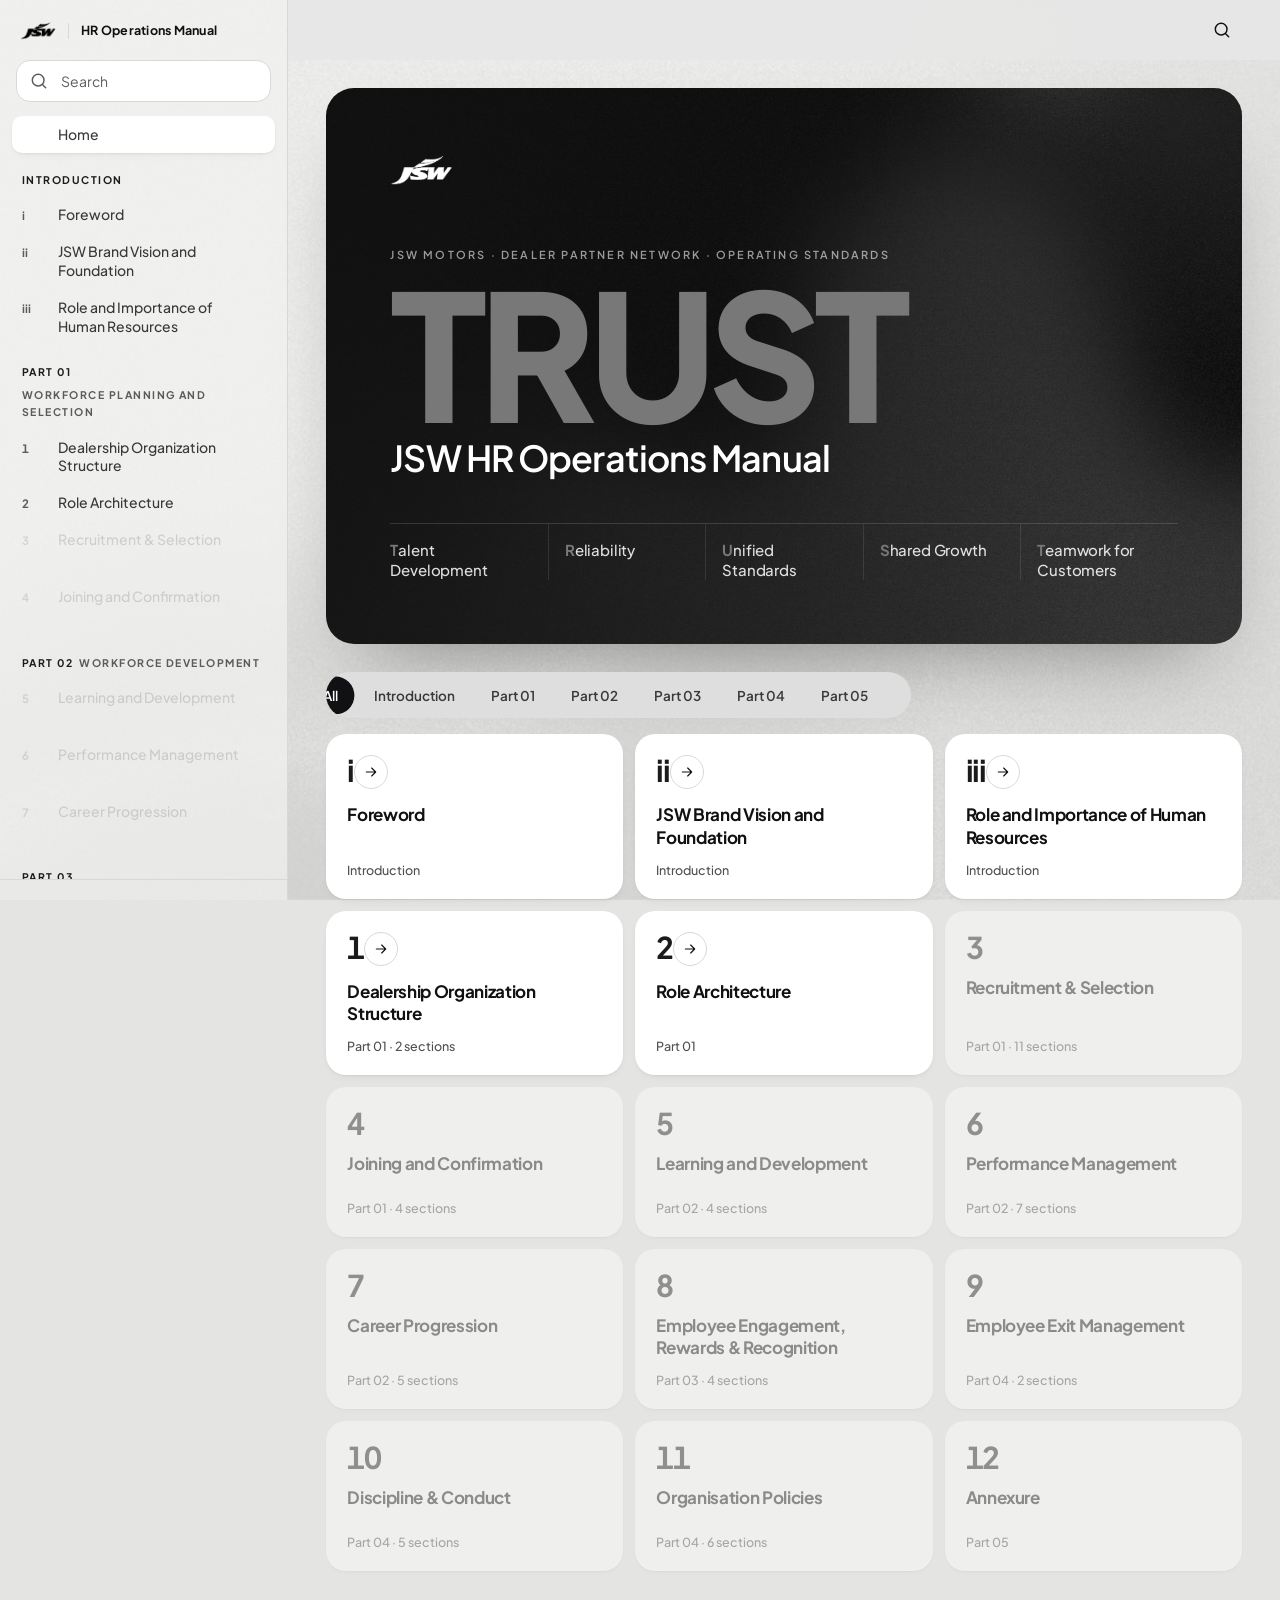
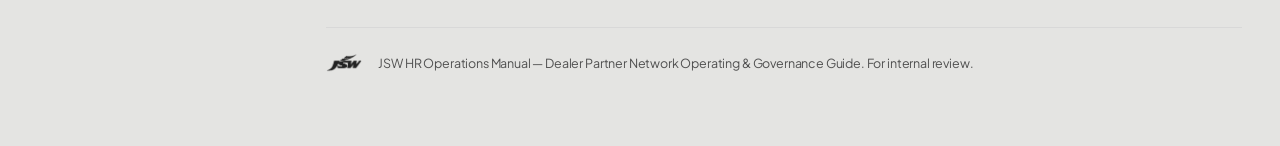
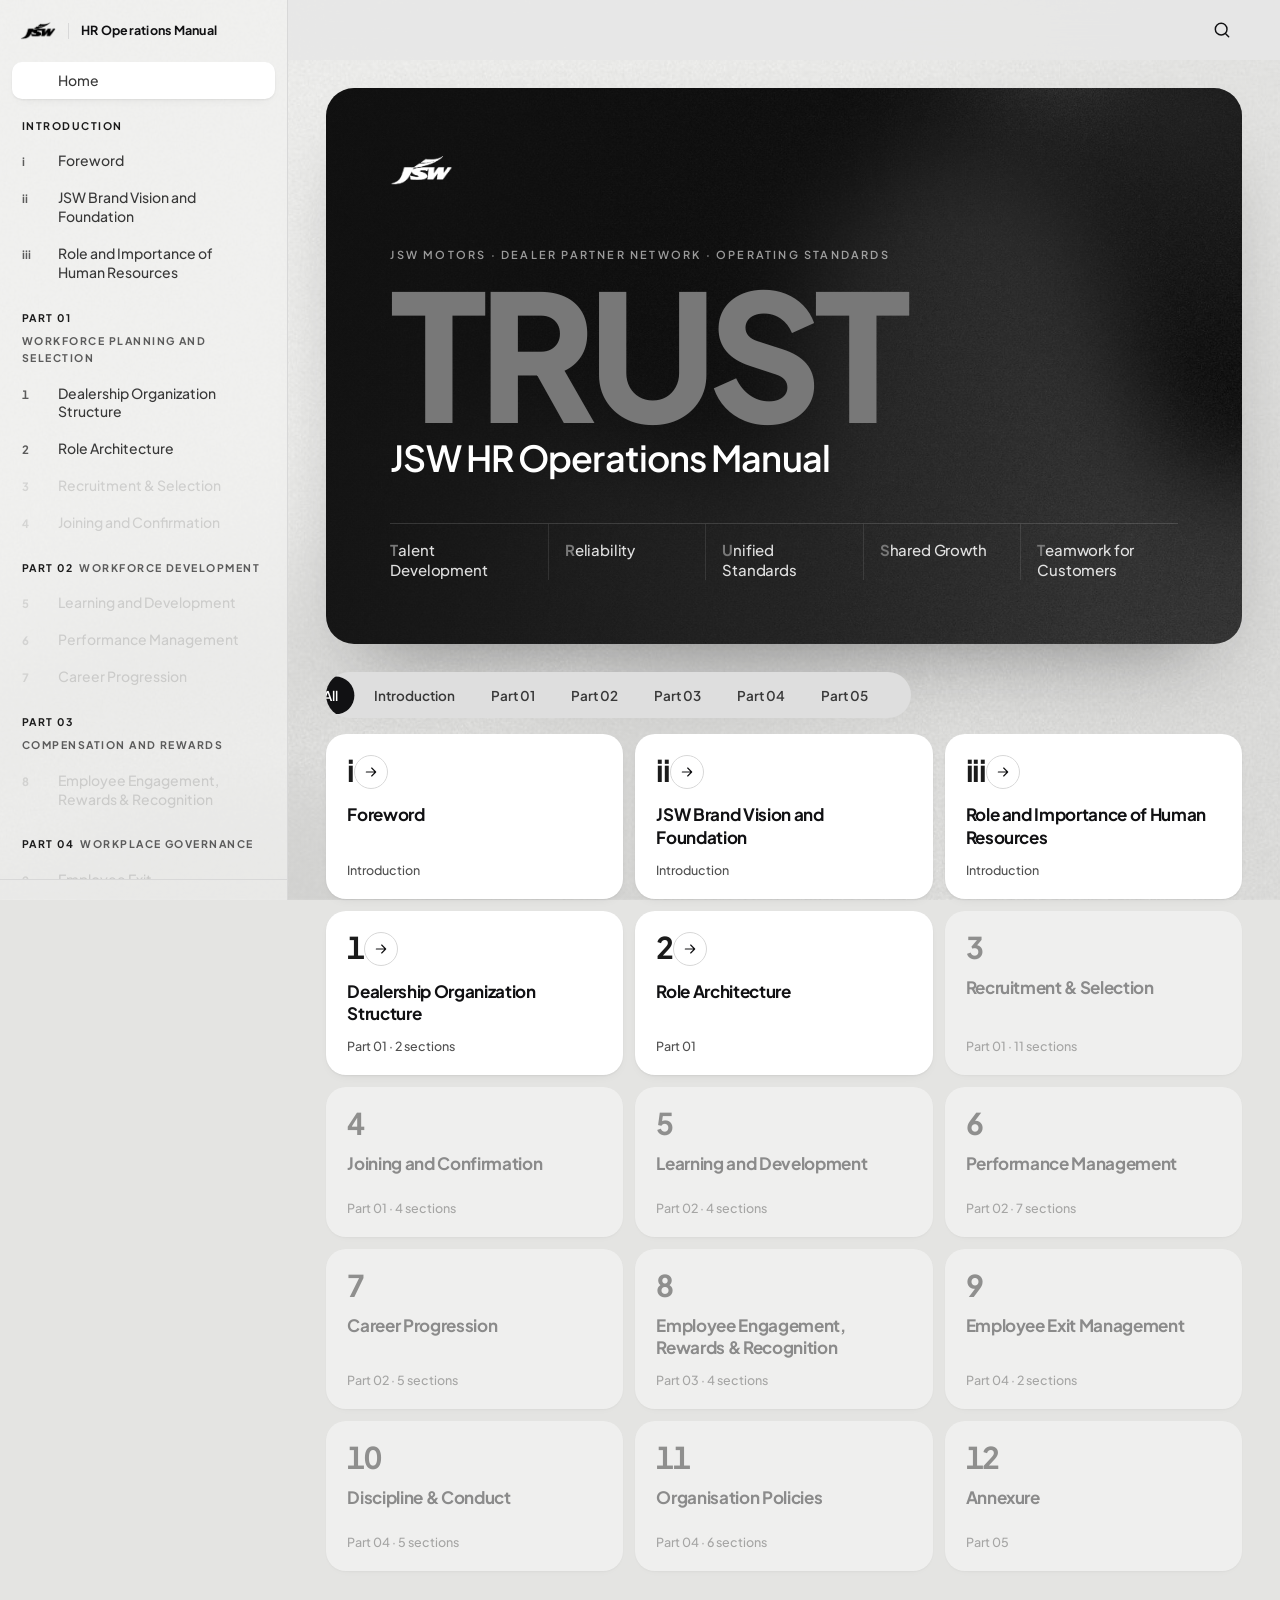
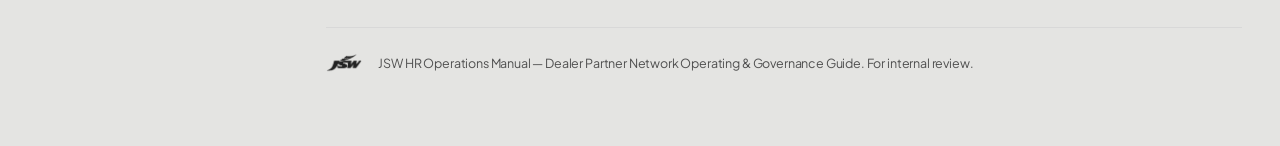
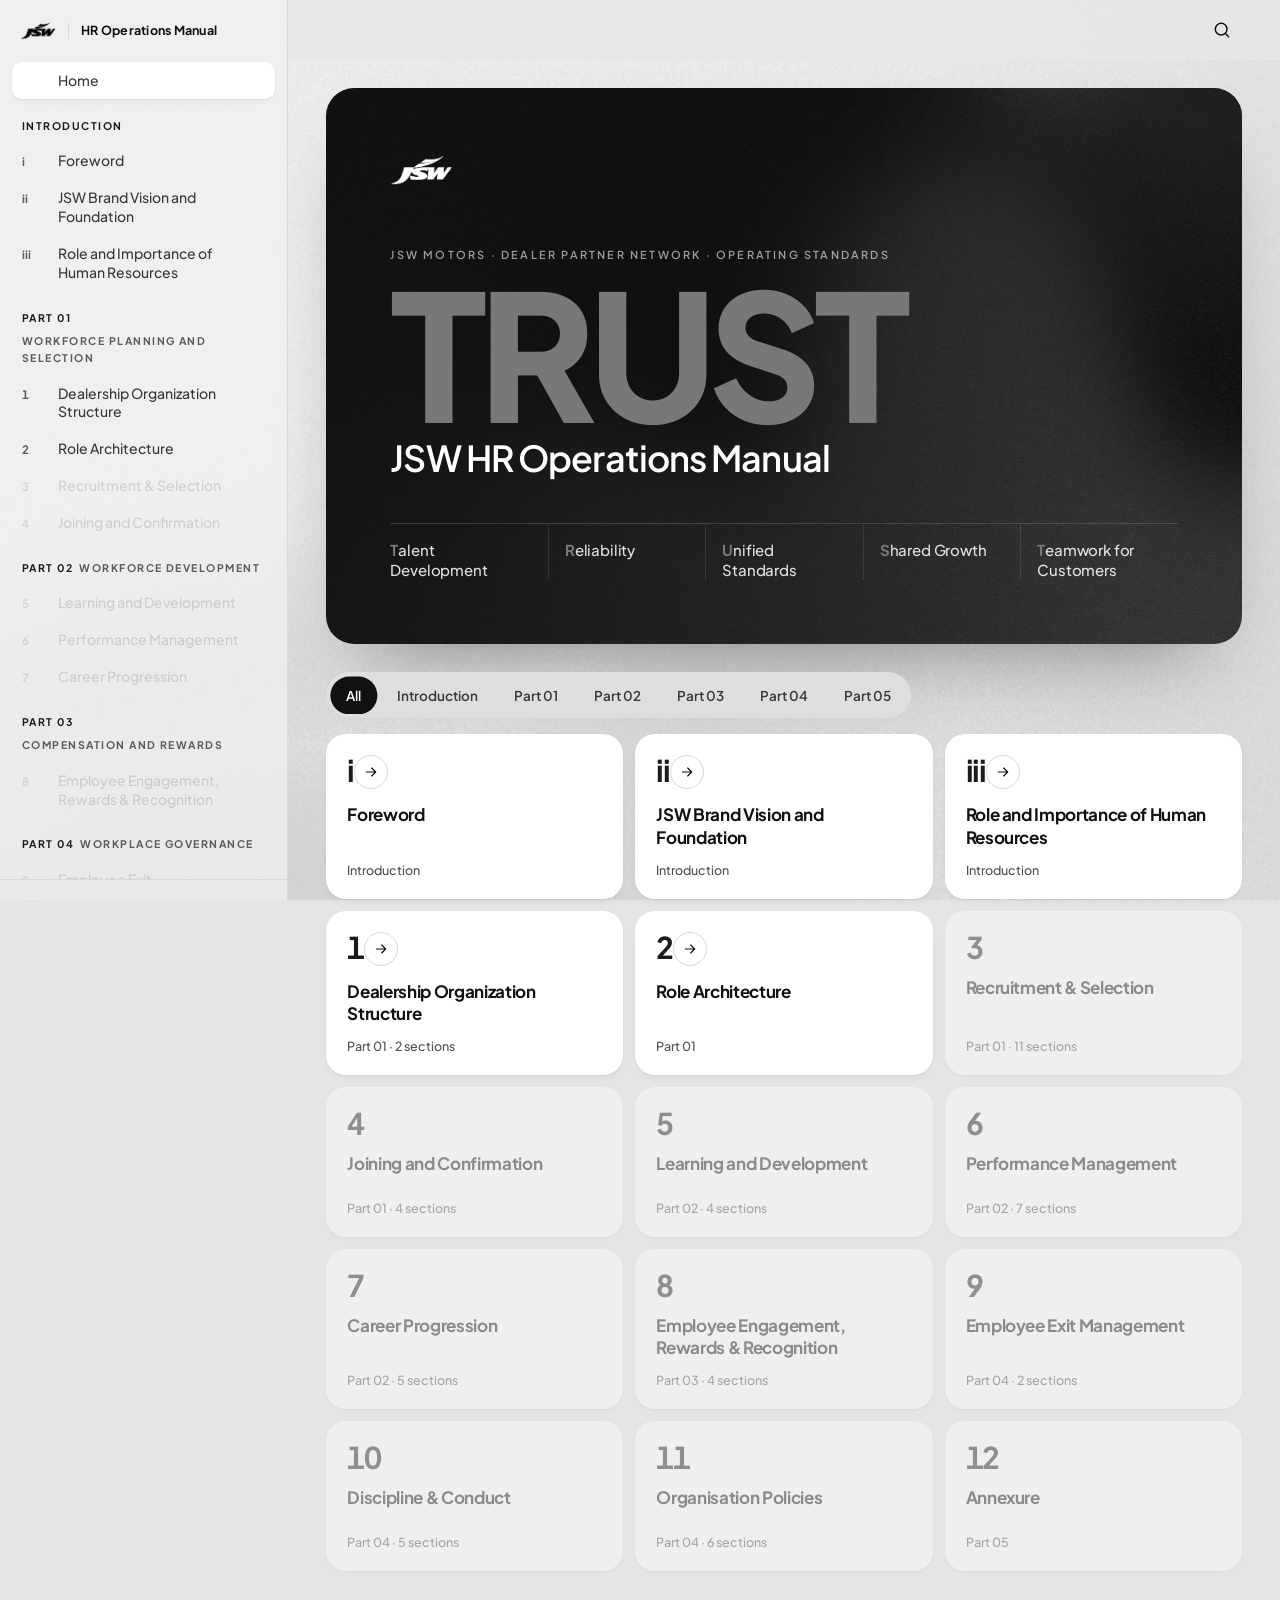
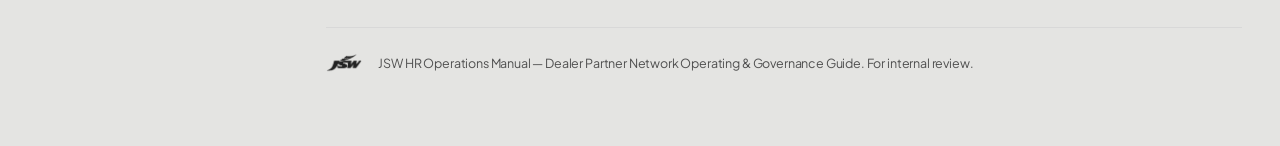
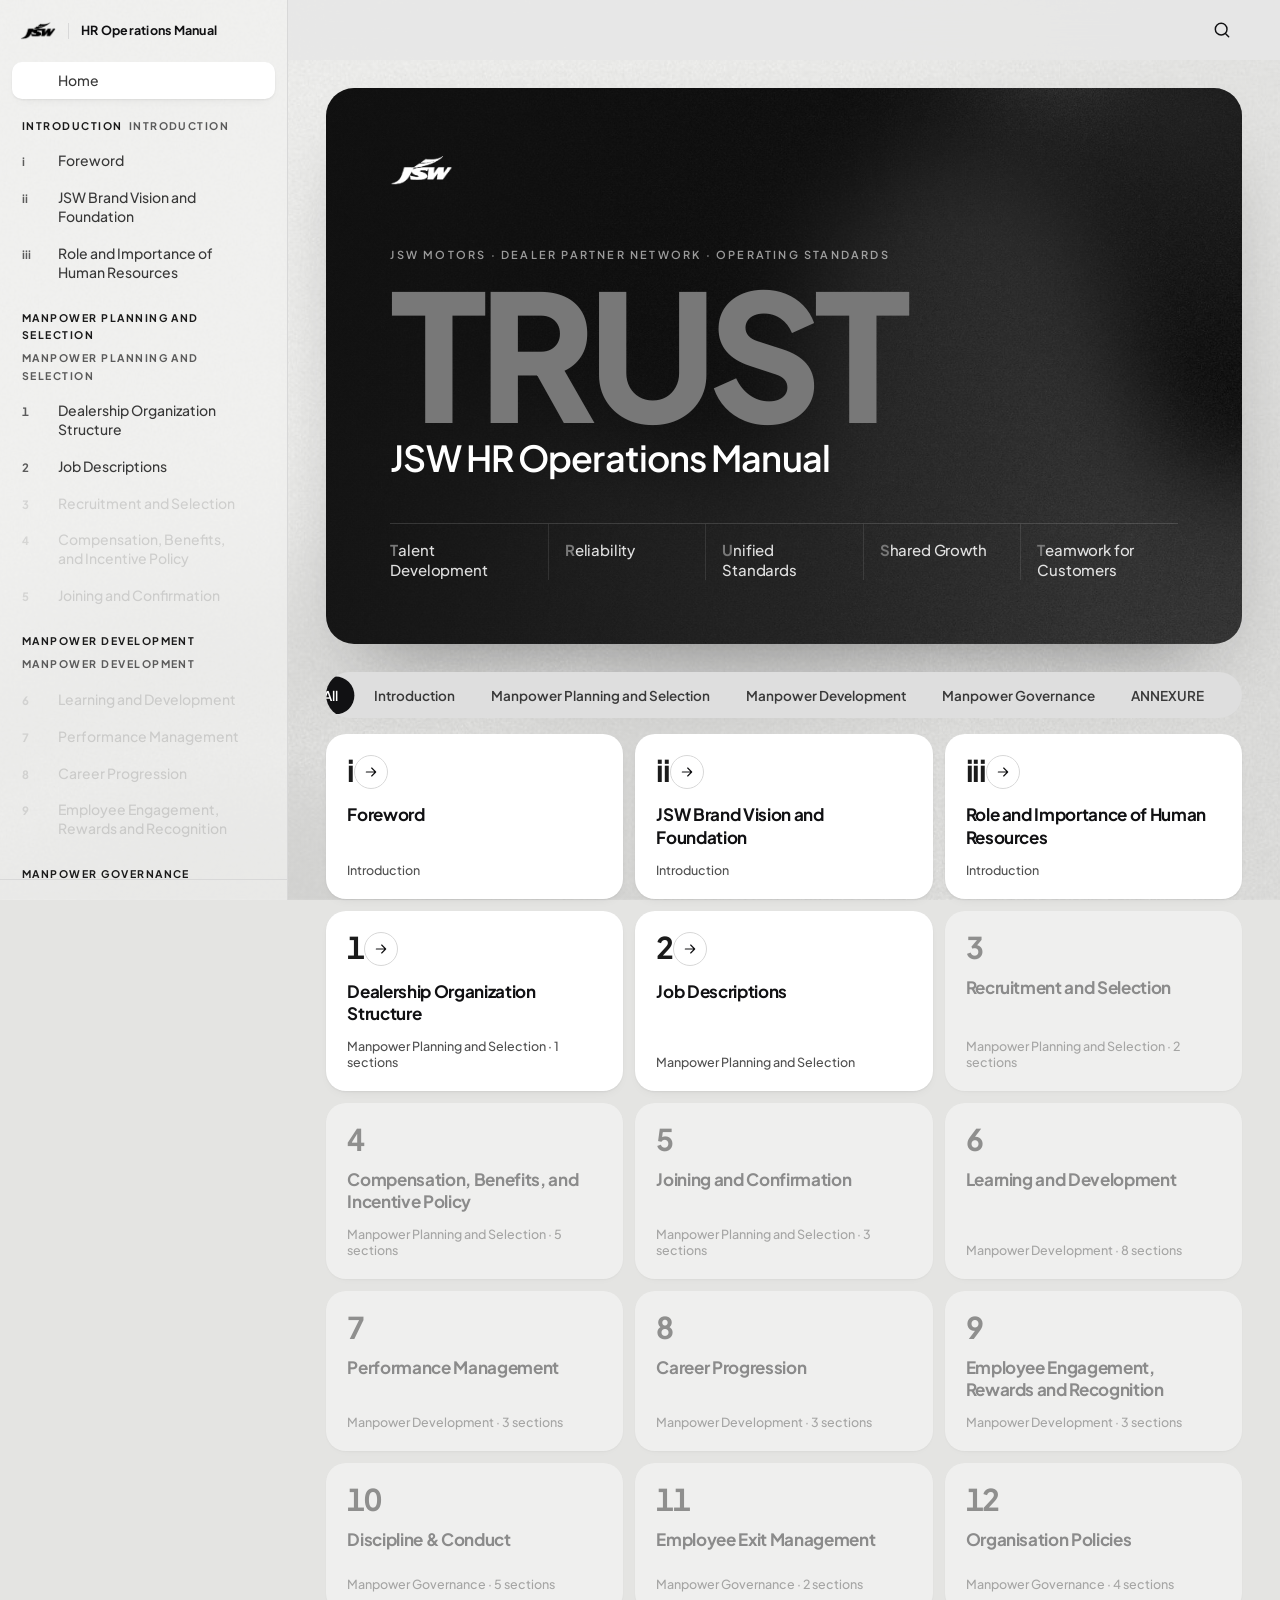
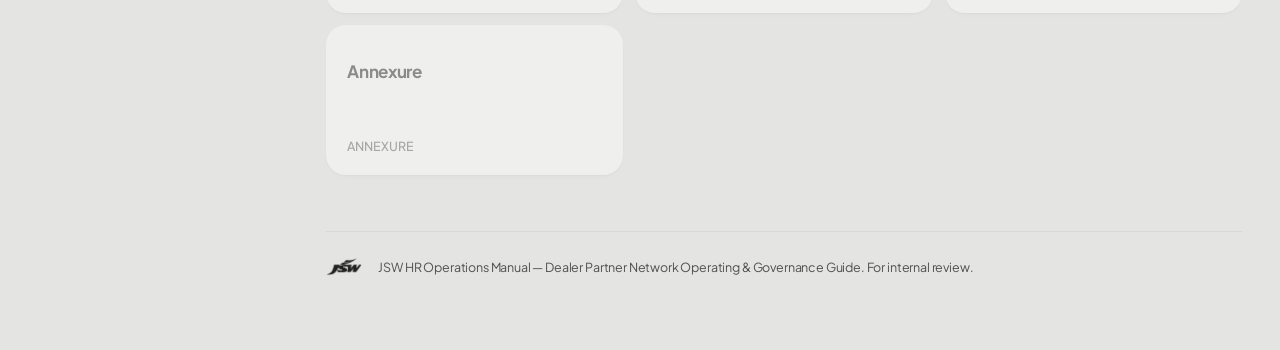
